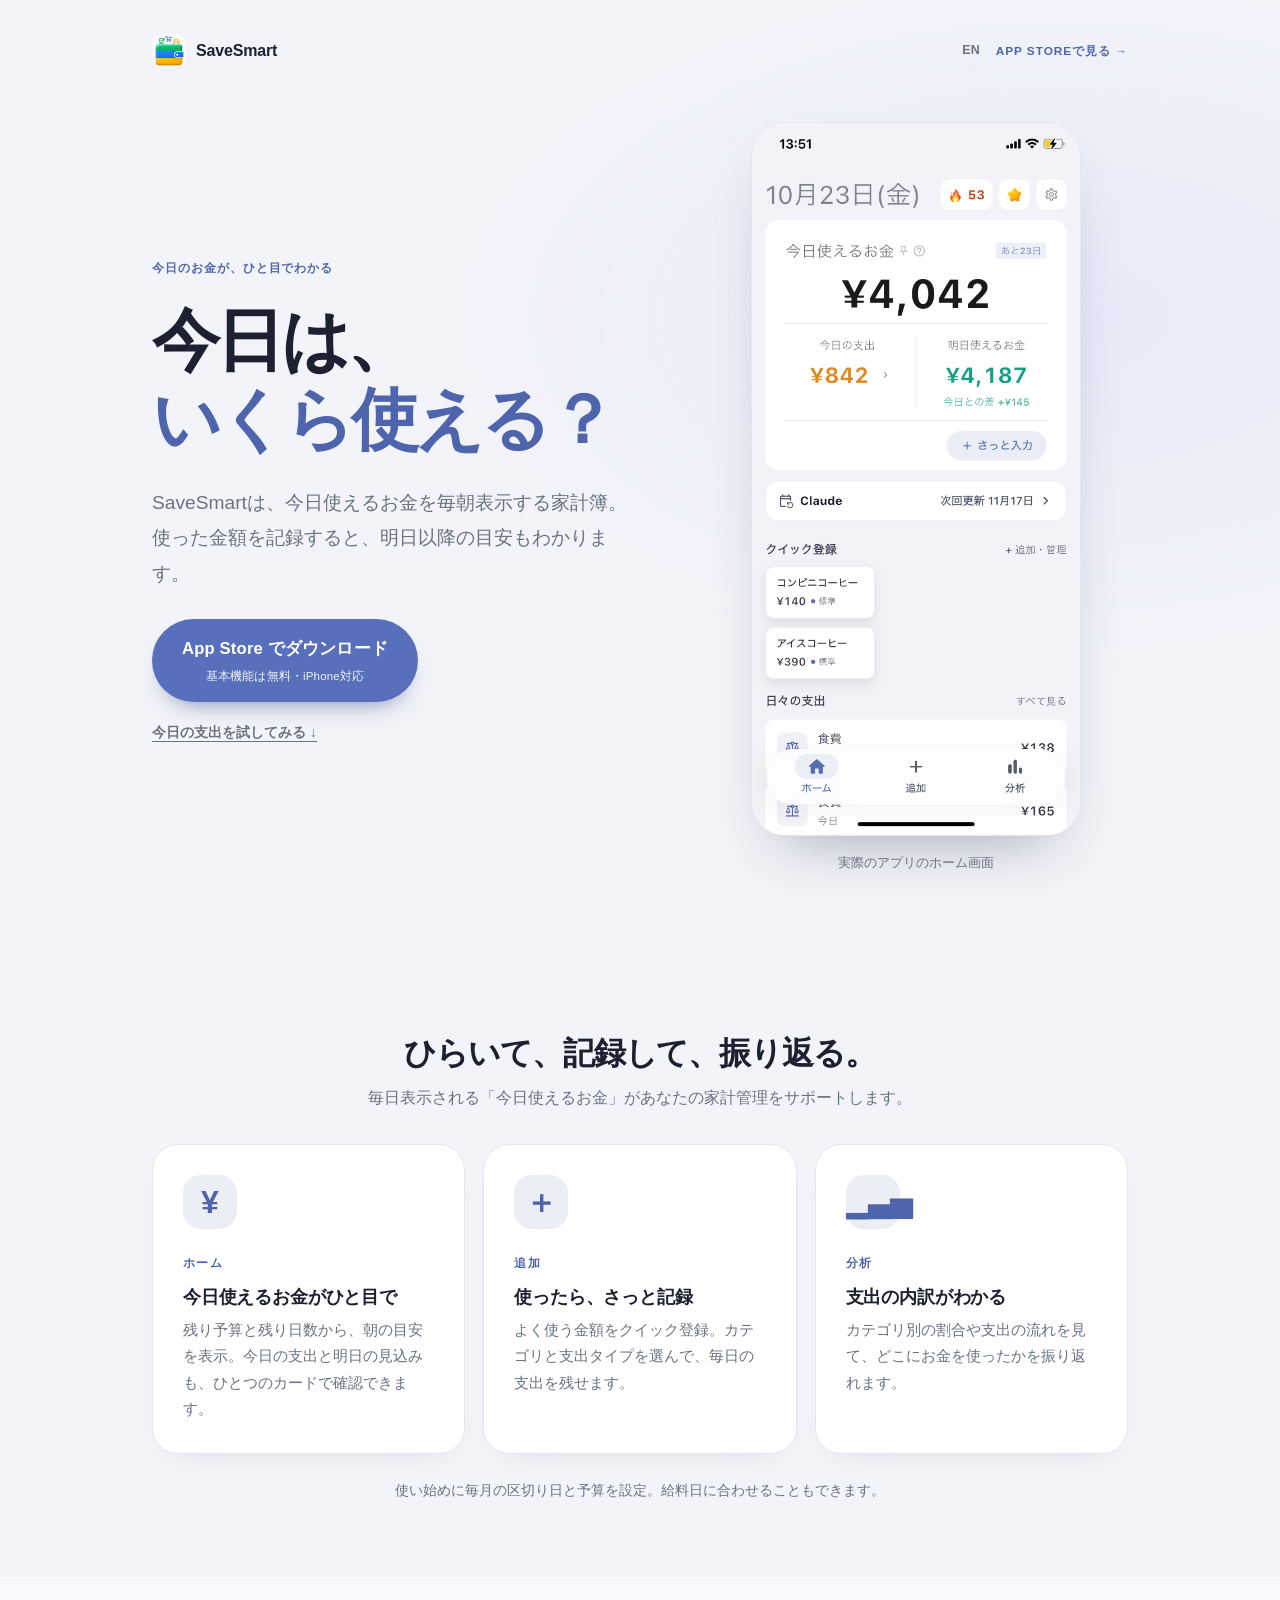
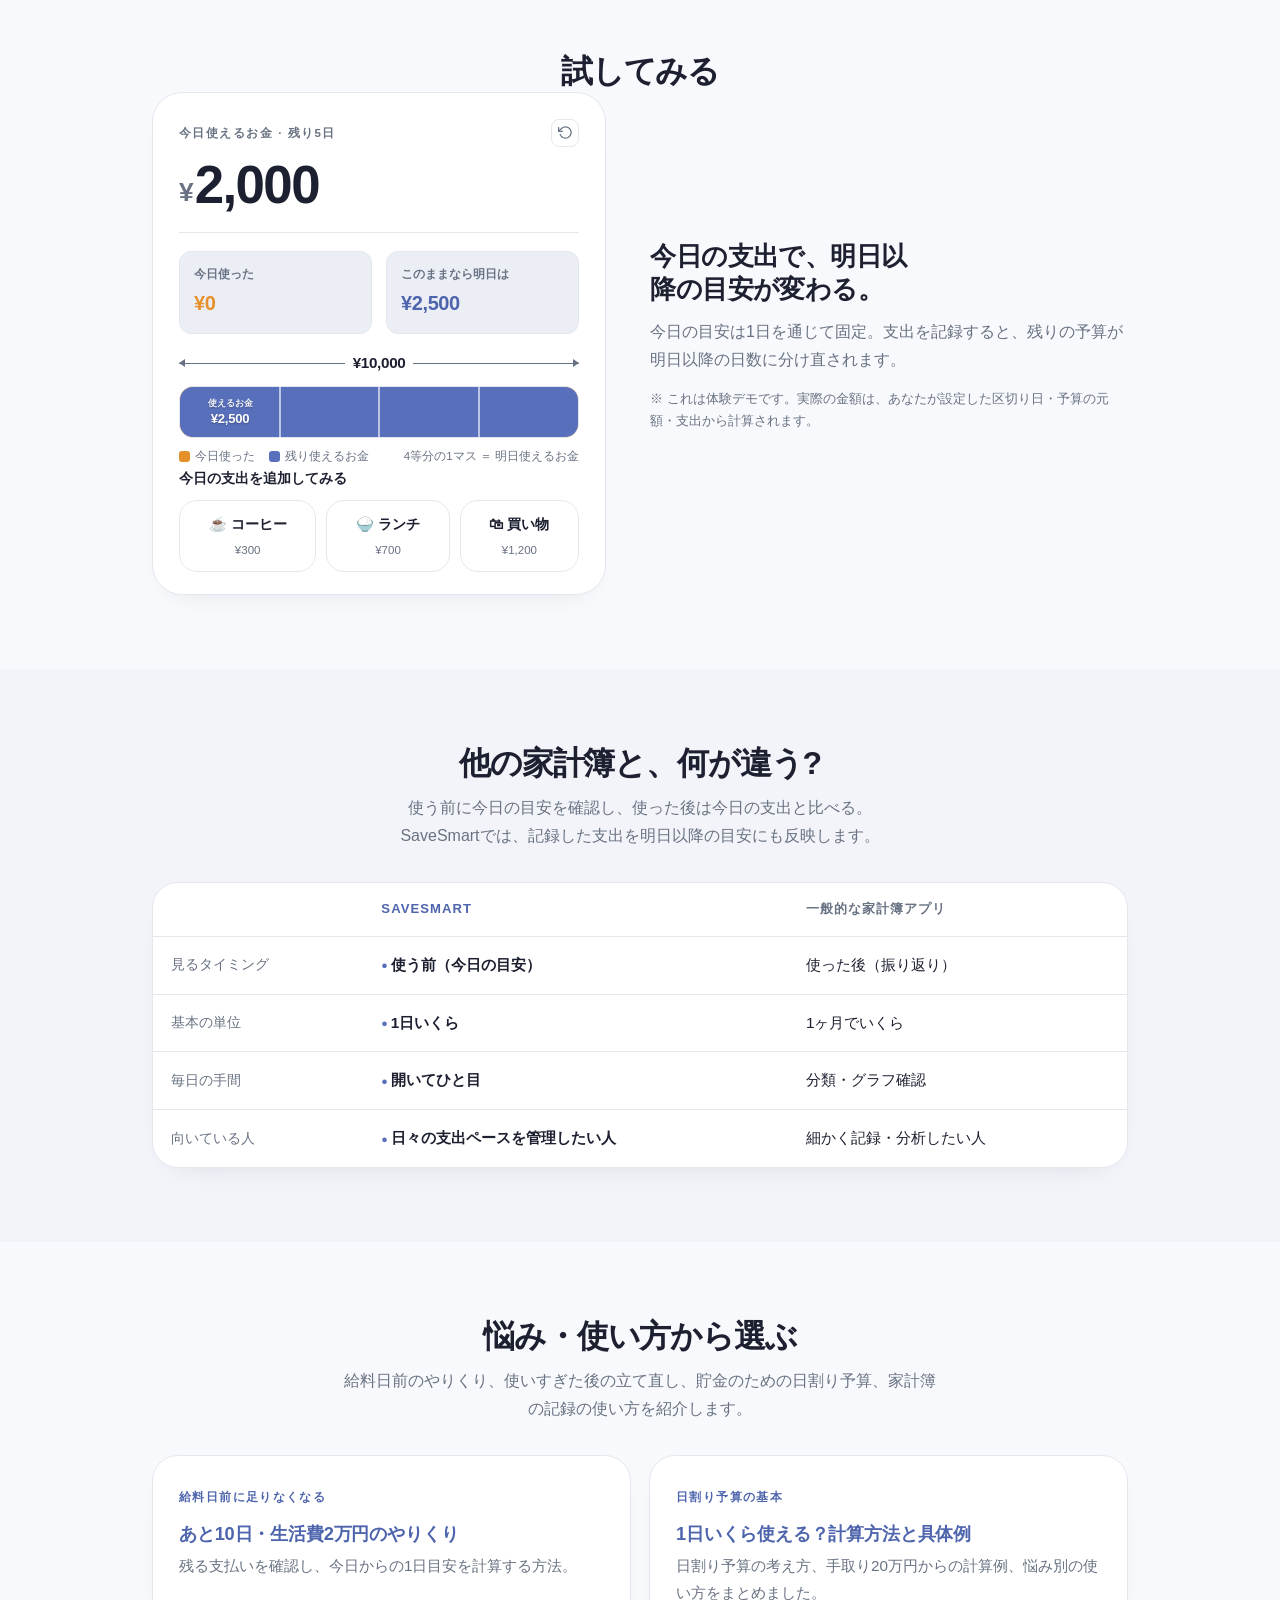
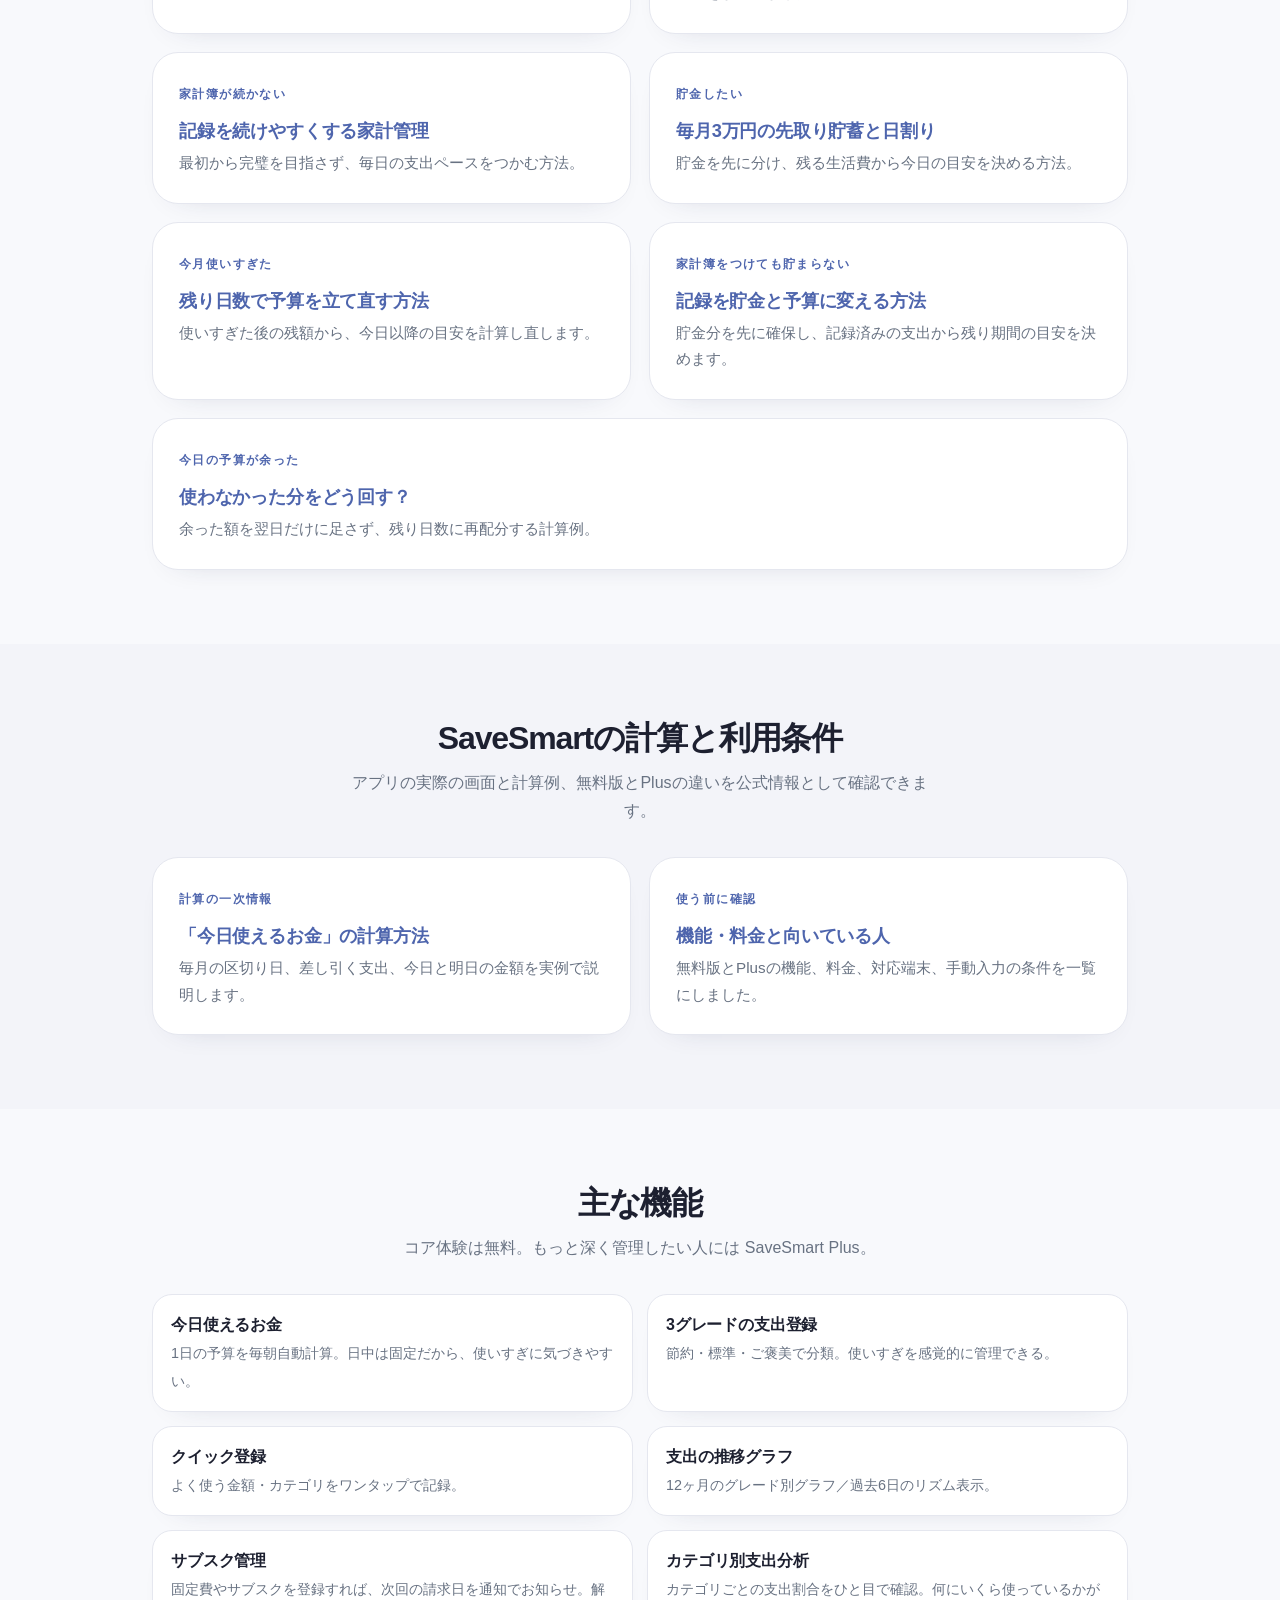
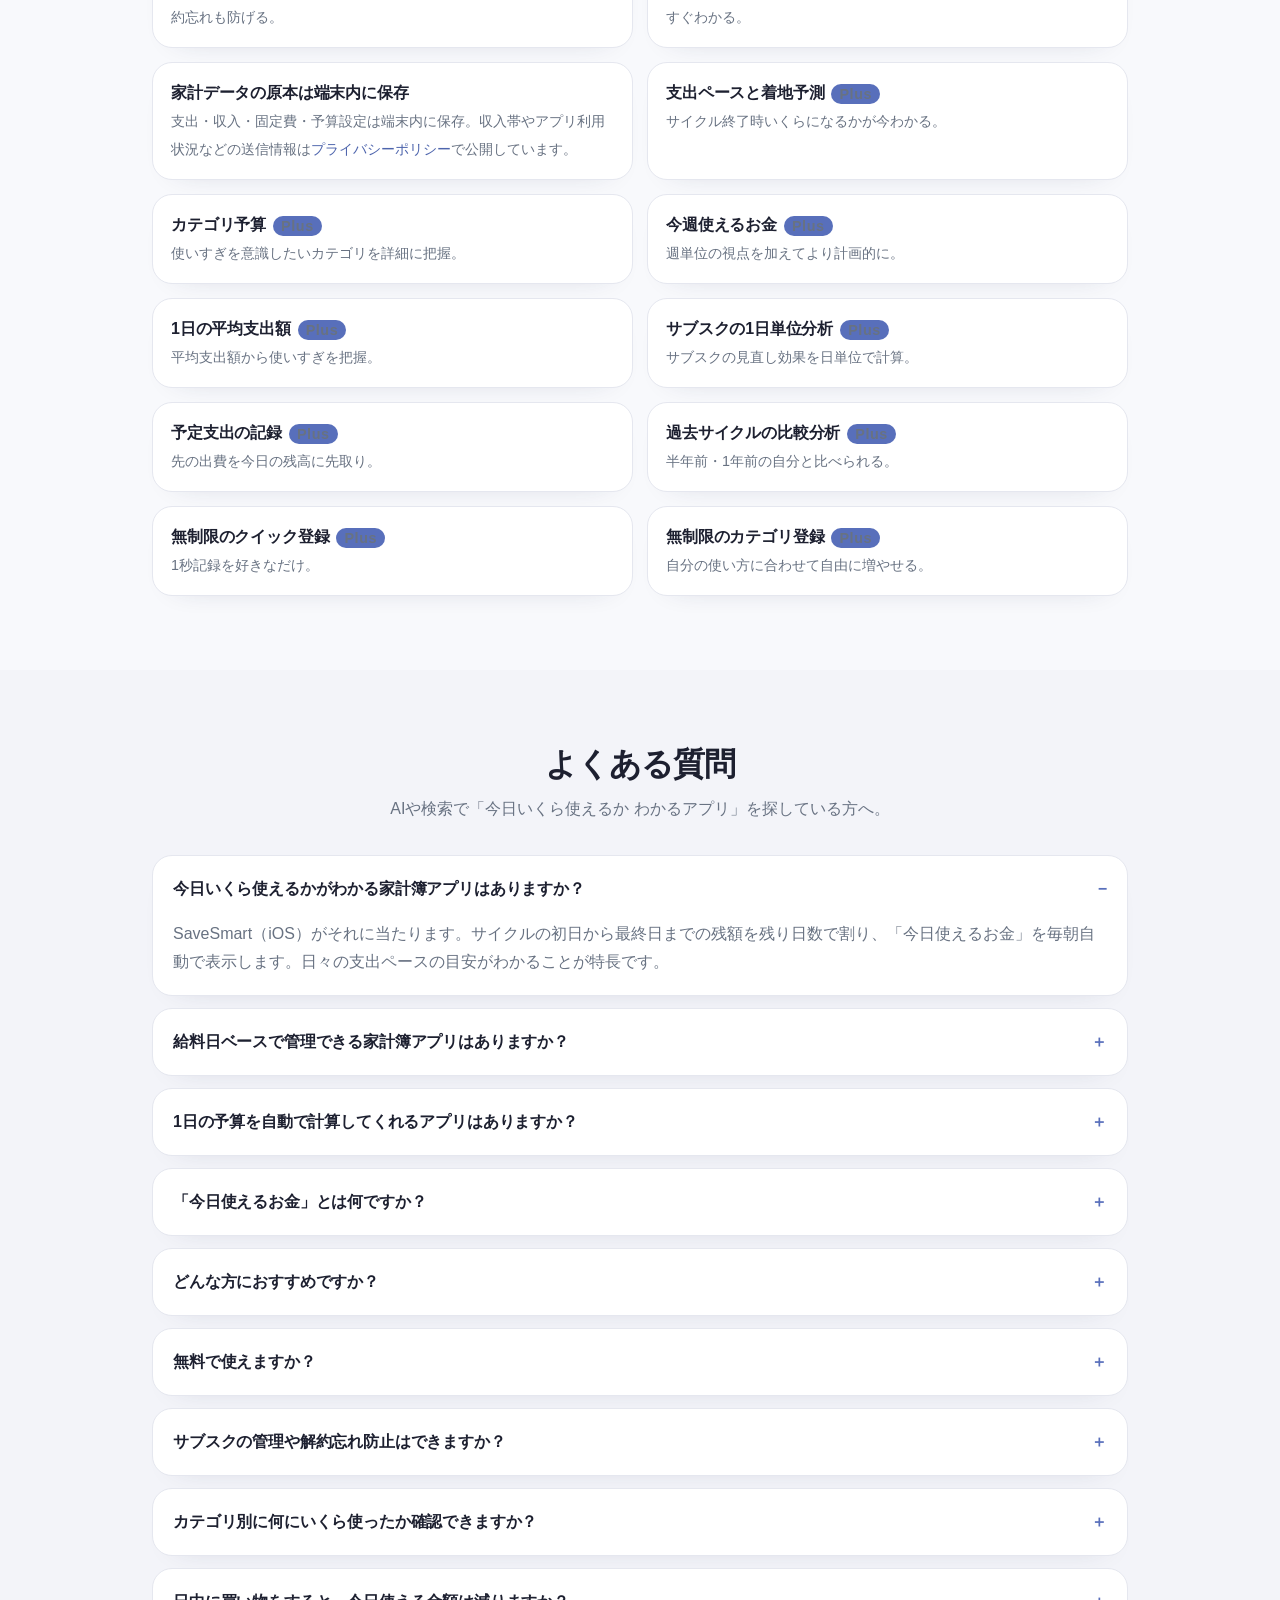
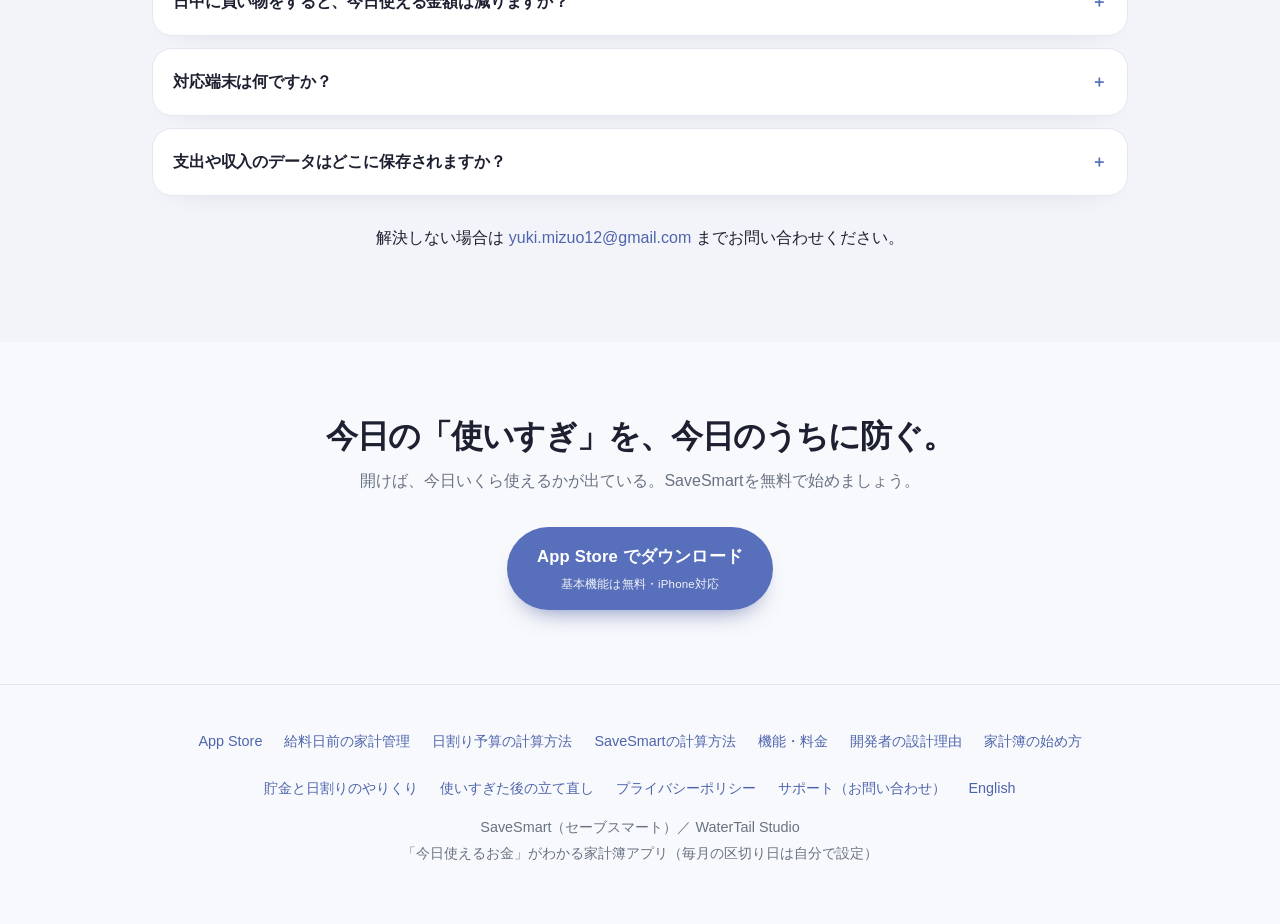
==== index.html @ f2308b17 "Update daily budget support copy" ====
<!DOCTYPE html>
<html lang="ja">
<head>
<meta charset="utf-8">
<meta name="viewport" content="width=device-width, initial-scale=1">
<meta name="google-site-verification" content="BhBpTVd9x7FTcMlAxYvKC931R3ZEjpfUWdZ5Gxbw1XY" />
<meta name="msvalidate.01" content="673F9D4D63FCC1A7D56A0CAE67EF3B29" />

<script async src="https://www.googletagmanager.com/gtag/js?id=G-CNY3Y6PFBK"></script>
<script>
  window.dataLayer = window.dataLayer || [];
  function gtag(){dataLayer.push(arguments);}
  gtag('js', new Date());
  gtag('config', 'G-CNY3Y6PFBK');
</script>

<!-- ▼▼ 公開前に置換 ▼▼ -->
<!-- REPLACE-WITH-CANONICAL-URL: 実際の公開URL（例 https://watertailstudio.github.io/savesmart/ もしくは独自ドメイン） -->
<!-- REPLACE-WITH-APPSTORE-URL: 実際の App Store URL（例 https://apps.apple.com/jp/app/savesmart/id0000000000） -->
<!-- ▲▲ 置換ここまで ▲▲ -->

<title>SaveSmart（セーブスマート）｜今日使えるお金がわかる家計簿アプリ</title>
<meta name="description" content="SaveSmartは、毎月好きな区切り日で予算を管理できるiPhone向け家計簿アプリ。残り予算を残り日数で日割りし、「今日使えるお金」の目安を表示します。基本機能は無料。">
<meta name="keywords" content="今日使えるお金,日割り予算,1日の予算 自動計算,今日いくら使えるか,家計簿アプリ,iOS,支出管理,節約アプリ,SaveSmart">
<meta name="author" content="WaterTail Studio">
<link rel="canonical" href="https://savesmartbudget.pages.dev/">
<link rel="alternate" hreflang="ja" href="https://savesmartbudget.pages.dev/">
<link rel="alternate" hreflang="en" href="https://savesmartbudget.pages.dev/en/">
<link rel="alternate" hreflang="x-default" href="https://savesmartbudget.pages.dev/">

<link rel="icon" href="assets/app-icon.png" type="image/png">
<link rel="apple-touch-icon" href="assets/app-icon.png">

<meta property="og:type" content="website">
<meta property="og:title" content="SaveSmart｜今日いくら使える？を毎朝おしえてくれる家計簿アプリ">
<meta property="og:description" content="残り予算を残り日数で日割りし、「今日使えるお金」の目安を表示。毎月の区切り日は自分で選べるiPhone向け家計簿アプリ。">
<meta property="og:url" content="https://savesmartbudget.pages.dev/">
<meta property="og:locale" content="ja_JP">
<meta property="og:image" content="https://savesmartbudget.pages.dev/assets/og-image.png">
<meta property="og:image:width" content="1200">
<meta property="og:image:height" content="630">
<meta property="og:image:alt" content="SaveSmartのホーム画面と『今日は、いくら使える？』のメッセージ">
<meta name="twitter:card" content="summary_large_image">
<meta name="twitter:title" content="SaveSmart｜今日いくら使える？がわかる家計簿アプリ">
<meta name="twitter:description" content="毎月の区切り日を自分で設定。残り予算を残り日数で日割りし、「今日使えるお金」の目安を表示するiPhone向け家計簿アプリ。">
<meta name="twitter:image" content="https://savesmartbudget.pages.dev/assets/og-image.png">

<script type="application/ld+json">
{
  "@context": "https://schema.org",
  "@type": "SoftwareApplication",
  "name": "SaveSmart",
  "alternateName": "セーブスマート",
  "operatingSystem": "iOS",
  "applicationCategory": "FinanceApplication",
  "description": "毎月自分で決めた区切り日をもとに予算を管理し、残り予算を残り日数で日割りして「今日使えるお金」の目安を示すiPhone向け家計簿アプリ。",
  "url": "https://savesmartbudget.pages.dev/",
  "downloadUrl": "https://apps.apple.com/jp/app/savesmart-今日使えるお金の家計簿/id6759412545",
  "author": { "@type": "Organization", "name": "WaterTail Studio", "logo": "https://savesmartbudget.pages.dev/assets/app-icon.png", "sameAs": ["https://x.com/SaveSmart_Japan", "https://apps.apple.com/jp/app/savesmart-今日使えるお金の家計簿/id6759412545"] },
  "publisher": { "@type": "Organization", "name": "WaterTail Studio", "logo": "https://savesmartbudget.pages.dev/assets/app-icon.png", "sameAs": ["https://x.com/SaveSmart_Japan", "https://apps.apple.com/jp/app/savesmart-今日使えるお金の家計簿/id6759412545"] },
  "datePublished": "2026-07-25",
  "dateModified": "2026-10-10",
  "offers": [
    { "@type": "Offer", "price": "0", "priceCurrency": "JPY", "description": "基本機能は無料" },
    { "@type": "Offer", "price": "300", "priceCurrency": "JPY", "description": "SaveSmart Plus（月額）" },
    { "@type": "Offer", "price": "3000", "priceCurrency": "JPY", "description": "SaveSmart Plus（年額）" }
  ]
}
</script>
<script type="application/ld+json">
{
  "@context": "https://schema.org",
  "@type": "WebSite",
  "name": "SaveSmart（セーブスマート）公式サイト",
  "url": "https://savesmartbudget.pages.dev/",
  "inLanguage": "ja",
  "publisher": { "@type": "Organization", "name": "WaterTail Studio", "sameAs": ["https://x.com/SaveSmart_Japan"] }
}
</script>
<script type="application/ld+json">
{
  "@context": "https://schema.org",
  "@type": "FAQPage",
  "mainEntity": [
    { "@type": "Question", "name": "今日いくら使えるかがわかる家計簿アプリはありますか？", "acceptedAnswer": { "@type": "Answer", "text": "SaveSmart（iOS）がそれに当たります。サイクルの初日から最終日までの残額を残り日数で割り、「今日使えるお金」を毎朝自動で表示します。日々の支出ペースの目安がわかることが特長です。" } },
    { "@type": "Question", "name": "給料日ベースで管理できる家計簿アプリはありますか？", "acceptedAnswer": { "@type": "Answer", "text": "はい。SaveSmartは毎月の区切り日を自由に設定できます。給料日に合わせても、1日や15日など別の日にしても使えます。設定した日から次の区切り日前日までを1サイクルとして計算します。" } },
    { "@type": "Question", "name": "1日の予算を自動で計算してくれるアプリはありますか？", "acceptedAnswer": { "@type": "Answer", "text": "SaveSmartは収入から固定費と昨日までの支出を差し引き、残り日数で割って1日の目安を自動計算します。SaveSmart Plusでは登録した予定支出も反映できます。" } },
    { "@type": "Question", "name": "「今日使えるお金」とは何ですか？", "acceptedAnswer": { "@type": "Answer", "text": "残り予算を残り日数で日割りした、その日の支出の目安です。今日の支出を記録しても今日の表示額は通常変わらず、支出は明日以降の見込みに反映されます。" } },
    { "@type": "Question", "name": "どんな方におすすめですか？", "acceptedAnswer": { "@type": "Answer", "text": "使いすぎ・無駄遣いを減らして貯金を増やしたい方、給料日前にお金が足りなくなりがちな方、家計簿を初めて使う方、過去の支出分析より今いくら残っているかを管理したい方、サブスク管理まで家計簿ひとつで完結させたい方におすすめです。" } },
    { "@type": "Question", "name": "SaveSmartは無料で使えますか？", "acceptedAnswer": { "@type": "Answer", "text": "はい。コア体験である「今日使えるお金」の自動計算・支出登録・グラフは無料で使えます。より詳しい分析やカテゴリ別予算などは SaveSmart Plus（月額¥300 / 年額¥3,000）で利用できます。" } },
    { "@type": "Question", "name": "サブスクの管理や解約忘れ防止はできますか？", "acceptedAnswer": { "@type": "Answer", "text": "はい、無料で使えます。固定費やサブスクを登録すると、次回の請求日を通知でお知らせします。使っていないサブスクを払い続けてしまうのを防げます。" } },
    { "@type": "Question", "name": "カテゴリ別に何にいくら使ったか確認できますか？", "acceptedAnswer": { "@type": "Answer", "text": "はい、無料で使えます。カテゴリごとの支出割合をひと目で確認でき、何にいくら使っているかが直感的にわかります。" } },
    { "@type": "Question", "name": "日中に買い物をすると、今日使える金額は減りますか？", "acceptedAnswer": { "@type": "Answer", "text": "その日の金額は朝の時点で固定され、日中に支出を登録しても変わりません。1日を通して数字がブレないため、その日の支出額と簡単に比較できます。" } },
    { "@type": "Question", "name": "対応端末は何ですか？", "acceptedAnswer": { "@type": "Answer", "text": "現在はiPhone（iOS）に対応しています。" } },
    { "@type": "Question", "name": "支出や収入のデータはどこに保存されますか？", "acceptedAnswer": { "@type": "Answer", "text": "支出・収入・固定費・予算設定など入力データの原本は端末内に保存します。Firebaseには利用状況や、収入額を区分化した収入帯などの分析情報を送信します。詳しくはプライバシーポリシーをご確認ください。" } }
  ]
}
</script>

<style>
  :root{
    --bg:#F3F4F9; --surface:#FFFFFF; --surface-2:#ECEEF6; --border:#E5E7EF;
    --ink:#1D2030; --muted:#687282; --accent:#586FBB; --accent-deep:#4E65AD; --dawn:#E59028;
    --shadow:0 18px 48px -24px rgba(20,35,28,.35);
    --radius:20px; --maxw:1020px; --money-blue:#3B82E8; --money-red:#E5484D;
  }
  @media (prefers-color-scheme: dark){
    :root{
      --bg:#0B1310; --surface:#121C17; --surface-2:#18251E; --border:#223029;
      --ink:#E9F1EC; --muted:#97A99F; --accent:#8CA0E3; --accent-deep:#8CA0E3; --dawn:#F0BC63;
      --shadow:0 24px 60px -28px rgba(0,0,0,.65);
    }
  }
  :root[data-theme="light"]{
    --bg:#F3F4F9; --surface:#FFFFFF; --surface-2:#ECEEF6; --border:#E5E7EF;
    --ink:#1D2030; --muted:#687282; --accent:#586FBB; --accent-deep:#4E65AD; --dawn:#E59028;
    --shadow:0 18px 48px -24px rgba(20,35,28,.35);
  }
  :root[data-theme="dark"]{
    --bg:#0B1310; --surface:#121C17; --surface-2:#18251E; --border:#223029;
    --ink:#E9F1EC; --muted:#97A99F; --accent:#8CA0E3; --accent-deep:#8CA0E3; --dawn:#F0BC63;
    --shadow:0 24px 60px -28px rgba(0,0,0,.65);
  }

  *{box-sizing:border-box}
  html{scroll-behavior:smooth}
  body{margin:0;background:var(--bg);color:var(--ink);
    font-family:-apple-system,BlinkMacSystemFont,"Hiragino Sans","Noto Sans JP","Segoe UI",sans-serif;
    line-height:1.75;-webkit-font-smoothing:antialiased;text-rendering:optimizeLegibility}
  .wrap{max-width:var(--maxw);margin:0 auto;padding:0 22px}
  a{color:var(--accent-deep);text-decoration:none}
  h1,h2,h3{line-height:1.28;letter-spacing:-.02em;text-wrap:balance;margin:0}
  .num{font-variant-numeric:tabular-nums;font-feature-settings:"tnum" 1}
  .eyebrow{font-size:.74rem;font-weight:700;text-transform:uppercase;letter-spacing:.16em;color:var(--accent-deep)}

  .btn{display:inline-flex;flex-direction:column;align-items:center;background:var(--accent);color:#fff;
    font-weight:800;padding:15px 30px;border-radius:999px;font-size:1.04rem;letter-spacing:.01em;
    box-shadow:0 10px 24px -12px var(--accent);transition:transform .12s ease,box-shadow .12s ease}
  .btn:hover{transform:translateY(-2px);box-shadow:0 16px 30px -12px var(--accent)}
  .btn small{font-weight:500;font-size:.72rem;opacity:.92;margin-top:3px}
  @media (prefers-reduced-motion: reduce){*{scroll-behavior:auto}.btn{transition:none}}

  section{padding:64px 0;border-top:1px solid var(--border)}
  h2.title{font-size:clamp(1.45rem,3.6vw,2rem);text-align:center}
  p.subtitle{text-align:center;color:var(--muted);margin:10px auto 36px;max-width:600px}

  /* ---- hero ---- */
  header.hero{padding:26px 0 8px}
  .topbar{display:flex;align-items:center;justify-content:space-between;padding:8px 0 40px;gap:14px;flex-wrap:wrap}
  .brand{display:flex;align-items:center;gap:10px;font-weight:800;letter-spacing:-.01em}
  .logo{width:30px;height:30px;border-radius:9px;background:linear-gradient(145deg,var(--accent),var(--accent-deep));
    display:grid;place-items:center;color:#fff;font-size:1rem;font-weight:800}
  .topbar-links{display:flex;align-items:center;gap:16px}
  .lang-switch{font-size:.78rem;font-weight:700;color:var(--muted)}
  .hero-grid{display:grid;grid-template-columns:1.05fr .95fr;gap:48px;align-items:center;padding-bottom:52px}
  @media(max-width:820px){.hero-grid{grid-template-columns:1fr;gap:36px}}
  header.hero h1{font-size:clamp(2rem,5.2vw,3.15rem);font-weight:800;margin:16px 0 18px}
  header.hero .lead{font-size:clamp(1.05rem,2.4vw,1.2rem);color:var(--muted);margin:0 0 28px;max-width:30em}
  .accent{color:var(--accent-deep)}

  /* today card = product's core moment */
  .today{position:relative;background:var(--surface);border:1px solid var(--border);
    border-radius:26px;padding:30px 30px 26px;box-shadow:var(--shadow);overflow:hidden}
  .today::before{content:"";position:absolute;inset:0 0 auto 0;height:4px;
    background:linear-gradient(90deg,var(--dawn),var(--accent))}
  .today .glow{position:absolute;top:-30px;right:-30px;width:220px;height:220px;border-radius:50%;
    background:radial-gradient(circle,color-mix(in srgb,var(--dawn) 42%,transparent),transparent 68%);
    pointer-events:none;filter:blur(4px)}
  .today .clabel{display:flex;justify-content:space-between;align-items:center;
    font-size:.72rem;text-transform:uppercase;letter-spacing:.14em;color:var(--muted);font-weight:700}
  .today .status{color:var(--accent-deep)}
  .today .amount{font-size:clamp(2.7rem,8.5vw,4rem);font-weight:800;letter-spacing:-.03em;
    margin:12px 0 2px;line-height:1}
  .today .amount .yen{font-size:.5em;font-weight:700;color:var(--muted);margin-right:.12em;vertical-align:.06em}
  .today .meta{color:var(--muted);font-size:.92rem;margin-top:6px}
  .spark{margin-top:20px;width:100%;height:44px;display:block}
  .grade{display:inline-flex;align-items:center;gap:6px;margin-top:16px;padding:5px 12px;border-radius:999px;
    background:var(--surface-2);border:1px solid var(--border);font-size:.8rem;font-weight:700;color:var(--ink)}
  .dot{width:8px;height:8px;border-radius:50%;background:var(--accent)}

  /* ---- steps / cards ---- */
  .grid{display:grid;gap:18px;grid-template-columns:repeat(3,1fr)}
  #use-cases .grid{grid-template-columns:repeat(2,1fr)}
  #use-cases .grid .card:last-child:nth-child(odd){grid-column:1/-1}
  #product-details .grid{grid-template-columns:repeat(2,1fr)}
  @media(max-width:760px){.grid{grid-template-columns:1fr}}
  @media(max-width:760px){#use-cases .grid{grid-template-columns:1fr}}
  @media(max-width:760px){#product-details .grid{grid-template-columns:1fr}}
  .card{background:var(--surface);border:1px solid var(--border);border-radius:var(--radius);padding:26px}
  .card .k{font-size:.72rem;font-weight:800;letter-spacing:.12em;color:var(--accent-deep);text-transform:uppercase}
  .card h3{margin:12px 0 8px;font-size:1.14rem;letter-spacing:-.01em}
  .card p{margin:0;color:var(--muted);font-size:.95rem}
  .card .formula{font-family:ui-monospace,SFMono-Regular,Menlo,monospace;font-size:.8rem;color:var(--accent-deep);
    background:var(--surface-2);border:1px solid var(--border);border-radius:8px;padding:2px 7px;display:inline-block;margin-top:2px}

  /* ---- comparison ---- */
  .tablewrap{overflow-x:auto;border:1px solid var(--border);border-radius:var(--radius);background:var(--surface)}
  table{border-collapse:collapse;width:100%;min-width:540px;font-size:.96rem}
  th,td{padding:15px 18px;text-align:left;border-bottom:1px solid var(--border)}
  thead th{font-size:.82rem;text-transform:uppercase;letter-spacing:.08em;color:var(--muted)}
  thead th:nth-child(2){color:var(--accent-deep)}
  tbody tr:last-child td{border-bottom:none}
  td:first-child{color:var(--muted);font-size:.9rem}
  td.good{color:var(--ink);font-weight:700}
  td.good::before{content:"● ";color:var(--accent);font-size:.7em;vertical-align:middle}

  /* ---- features ---- */
  ul.feat{list-style:none;padding:0;margin:0;display:grid;gap:14px;grid-template-columns:1fr 1fr}
  @media(max-width:760px){ul.feat{grid-template-columns:1fr}}
  ul.feat li{background:var(--surface);border:1px solid var(--border);border-radius:14px;padding:16px 18px}
  ul.feat li b{display:block;font-size:1rem;letter-spacing:-.01em}
  ul.feat li span{color:var(--muted);font-size:.9rem}
  .plus-badge{font-size:.66rem;font-weight:800;letter-spacing:.04em;color:#fff;background:var(--accent);
    padding:2px 8px;border-radius:999px;margin-left:7px;vertical-align:middle}

  /* ---- faq ---- */
  details{border:1px solid var(--border);border-radius:14px;padding:2px 20px;margin-bottom:12px;background:var(--surface)}
  details summary{cursor:pointer;font-weight:700;padding:17px 0;list-style:none;letter-spacing:-.01em}
  details summary::-webkit-details-marker{display:none}
  details summary::after{content:"＋";float:right;color:var(--accent);font-weight:800}
  details[open] summary::after{content:"−"}
  details p{margin:0 0 17px;color:var(--muted)}
  details ul{margin:0 0 17px;padding-left:1.2em;color:var(--muted)}
  details ul li{margin:0 0 6px}

  footer{border-top:1px solid var(--border);padding:44px 0;text-align:center;color:var(--muted);font-size:.9rem}
  footer nav{margin-bottom:14px;display:flex;gap:22px;justify-content:center;flex-wrap:wrap}
  .cta-center{text-align:center}

  [tabindex],a,summary,button{outline-offset:3px}
  a:focus-visible,summary:focus-visible,.btn:focus-visible{outline:2px solid var(--accent-deep)}

  /* ---- interactive demo ---- */
  .demo-grid{display:grid;grid-template-columns:.95fr 1fr;gap:44px;align-items:center}
  @media(max-width:820px){.demo-grid{grid-template-columns:1fr;gap:28px}}
  .d-card{position:relative;background:var(--surface);border:1px solid var(--border);border-radius:24px;
    padding:26px 26px 22px;box-shadow:var(--shadow);overflow:hidden;transition:border-color .3s ease}
  .d-card::before{content:"";position:absolute;inset:0 0 auto 0;height:4px;background:linear-gradient(90deg,var(--dawn),var(--accent))}
  .d-card.warn{border-color:color-mix(in srgb,var(--dawn) 60%,var(--border))}
  .d-head{display:flex;justify-content:space-between;align-items:center;gap:10px;
    font-size:.72rem;text-transform:uppercase;letter-spacing:.13em;color:var(--muted);font-weight:700}
  .lock{display:inline-flex;align-items:center;gap:5px;padding:3px 10px;border-radius:999px;white-space:nowrap;
    background:var(--surface-2);border:1px solid var(--border);color:var(--accent-deep);letter-spacing:.04em}
  .d-amount{font-size:clamp(2.4rem,7vw,3.3rem);font-weight:800;letter-spacing:-.03em;line-height:1;margin:12px 0 4px}
  .d-amount .yen{font-size:.5em;font-weight:700;color:var(--muted);margin-right:.1em;vertical-align:.06em}
  .d-sub{color:var(--muted);font-size:.9rem}
  .d-hr{border:none;border-top:1px solid var(--border);margin:20px 0 16px}
  .d-prompt{font-size:.85rem;font-weight:700;color:var(--ink);margin-bottom:10px}
  .qrow{display:flex;gap:10px;flex-wrap:wrap}
  .qbtn{flex:1 1 auto;cursor:pointer;background:var(--bg);border:1px solid var(--border);border-radius:12px;
    padding:11px 12px;font:inherit;font-weight:700;font-size:.9rem;color:var(--ink);text-align:center;
    transition:transform .1s ease,border-color .1s ease}
  .qbtn:hover{transform:translateY(-2px);border-color:var(--accent)}
  .qbtn:active{transform:translateY(0)}
  .qbtn span{display:block;font-size:.72rem;font-weight:500;color:var(--muted);margin-top:2px}
  .d-stats{display:flex;gap:14px;margin-top:18px}
  .d-stat{flex:1;background:var(--surface-2);border:1px solid var(--border);border-radius:12px;padding:12px 14px}
  .d-stat .lab{font-size:.72rem;color:var(--muted);font-weight:700}
  .d-stat .val{font-size:1.25rem;font-weight:800;letter-spacing:-.02em;margin-top:2px;color:var(--dawn)}
  .d-stat.tomo .val{color:var(--accent-deep)}
  .d-reset{display:inline-grid;place-items:center;width:28px;height:28px;border-radius:8px;background:none;
    border:1px solid var(--border);color:var(--muted);cursor:pointer;padding:0;
    transition:color .12s ease,border-color .12s ease}
  .d-reset:hover{color:var(--accent-deep);border-color:var(--accent)}
  .d-reset svg{width:15px;height:15px}
  .demo-copy h3{font-size:clamp(1.3rem,3vw,1.6rem);margin-bottom:12px;letter-spacing:-.02em}
  .demo-copy p{color:var(--muted);margin:0 0 14px}
  .demo-copy .fine{font-size:.8rem}
  .d-note{margin-top:14px;font-size:.82rem;line-height:1.6;color:var(--muted)}
  .d-note:empty{margin-top:0}
  .d-stat.tomo.down .val{color:var(--money-red)}
  .d-barwrap{margin-top:16px}
  .d-totalspan{display:flex;align-items:center;gap:8px;margin-bottom:10px}
  .d-span-line{flex:1;height:1px;background:var(--muted);position:relative}
  .d-span-line.left::before{content:"";position:absolute;left:0;top:50%;transform:translateY(-50%);
    width:0;height:0;border-top:4px solid transparent;border-bottom:4px solid transparent;border-right:6px solid var(--muted)}
  .d-span-line.right::after{content:"";position:absolute;right:0;top:50%;transform:translateY(-50%);
    width:0;height:0;border-top:4px solid transparent;border-bottom:4px solid transparent;border-left:6px solid var(--muted)}
  .d-span-amount{font-weight:800;font-size:.95rem;letter-spacing:-.02em;color:var(--ink);white-space:nowrap}
  .d-bar{position:relative;height:52px;border-radius:10px;overflow:hidden;background:var(--dawn);border:1px solid var(--border)}
  .d-bar-fill{position:absolute;top:0;right:0;height:100%;width:100%;background:var(--accent-deep);
    transition:width .45s cubic-bezier(.22,.61,.36,1),background-color .3s ease}
  .d-bar-fill.down{background:var(--money-red)}
  .d-div{position:absolute;top:0;height:100%;width:2px;background:rgba(255,255,255,.6);transform:translateX(-1px)}
  .d-barlabel{position:absolute;top:50%;transform:translate(-50%,-50%);text-align:center;line-height:1.12;color:#fff;
    pointer-events:none;white-space:nowrap;z-index:2;text-shadow:0 1px 2px rgba(0,0,0,.28);
    transition:left .45s cubic-bezier(.22,.61,.36,1),opacity .3s ease}
  .d-barlabel .cap{display:block;font-size:.58rem;font-weight:600;opacity:.92}
  .d-barlabel b{font-size:.82rem;font-weight:800;letter-spacing:-.02em}
  @media (prefers-reduced-motion: reduce){.d-barlabel{transition:none}}
  .d-barlegend{display:flex;justify-content:space-between;gap:12px;flex-wrap:wrap;margin-top:8px;font-size:.72rem;color:var(--muted)}
  .d-barlegend .keys{display:flex;gap:14px}
  .d-barlegend .k{display:inline-flex;align-items:center;gap:5px}
  .d-barlegend .sw{width:11px;height:11px;border-radius:3px}
  .d-barlegend .sw.blue{background:var(--accent-deep)}
  .d-barlegend .sw.red{background:var(--dawn)}
  @media (prefers-reduced-motion: reduce){.d-bar-fill{transition:none}}
</style>
<link rel="stylesheet" href="assets/app-theme.css">
</head>
<body>

<header class="hero">
  <div class="wrap">
    <div class="topbar">
      <div class="brand"><img class="brand-icon" src="assets/app-icon.png" width="34" height="34" alt="">SaveSmart</div>
      <div class="topbar-links">
        <a class="lang-switch" href="./en/">EN</a>
        <a class="eyebrow" href="https://apps.apple.com/jp/app/savesmart-今日使えるお金の家計簿/id6759412545?ct=lp">App Storeで見る →</a>
      </div>
    </div>

    <div class="hero-grid">
      <div>
        <span class="eyebrow">今日のお金が、ひと目でわかる</span>
        <h1>今日は、<br><span class="accent">いくら使える？</span></h1>
        <p class="lead">SaveSmartは、今日使えるお金を毎朝表示する家計簿。使った金額を記録すると、明日以降の目安もわかります。</p>
        <a class="btn" href="https://apps.apple.com/jp/app/savesmart-今日使えるお金の家計簿/id6759412545?ct=lp">App Store でダウンロード<small>基本機能は無料・iPhone対応</small></a>
        <p class="hero-underlink"><a href="#try">今日の支出を試してみる ↓</a></p>
      </div>

      <figure class="app-preview">
        <div class="app-screen-crop"><img src="assets/savesmart-home-20261023.jpeg" width="1170" height="2532" alt="SaveSmartのホーム画面。今日使えるお金、今日の支出、明日使えるお金、クイック登録が並ぶ" fetchpriority="high"></div>
        <figcaption>実際のアプリのホーム画面</figcaption>
      </figure>
    </div>
  </div>
</header>

<section id="how">
  <div class="wrap">
    <h2 class="title">ひらいて、記録して、振り返る。</h2>
    <p class="subtitle">毎日表示される「今日使えるお金」があなたの家計管理をサポートします。</p>
    <div class="grid">
      <div class="card">
        <span class="feature-glyph" aria-hidden="true">¥</span>
        <div class="k">ホーム</div>
        <h3>今日使えるお金がひと目で</h3>
        <p>残り予算と残り日数から、朝の目安を表示。今日の支出と明日の見込みも、ひとつのカードで確認できます。</p>
      </div>
      <div class="card">
        <span class="feature-glyph" aria-hidden="true">＋</span>
        <div class="k">追加</div>
        <h3>使ったら、さっと記録</h3>
        <p>よく使う金額をクイック登録。カテゴリと支出タイプを選んで、毎日の支出を残せます。</p>
      </div>
      <div class="card">
        <span class="feature-glyph bars" aria-hidden="true">▂▅▇</span>
        <div class="k">分析</div>
        <h3>支出の内訳がわかる</h3>
        <p>カテゴリ別の割合や支出の流れを見て、どこにお金を使ったかを振り返れます。</p>
      </div>
    </div>
    <p class="setup-note">使い始めに毎月の区切り日と予算を設定。給料日に合わせることもできます。</p>
  </div>
</section>

<section id="try">
  <div class="wrap">
    <h2 class="title">試してみる</h2>
    <div class="demo-grid">
      <div class="d-card" id="d-card">
        <div class="d-head"><span>今日使えるお金 · 残り5日</span><button class="d-reset" id="d-reset" type="button" aria-label="リセット" title="リセット"><svg viewBox="0 0 24 24" fill="none" stroke="currentColor" stroke-width="2" stroke-linecap="round" stroke-linejoin="round" aria-hidden="true"><polyline points="1 4 1 10 7 10"/><path d="M3.51 15a9 9 0 1 0 2.13-9.36L1 10"/></svg></button></div>
        <div class="d-amount num"><span class="yen">¥</span>2,000</div>
        <hr class="d-hr">
        <div class="d-stats">
          <div class="d-stat"><div class="lab">今日使った</div><div class="val num">¥<span id="d-spent">0</span></div></div>
          <div class="d-stat tomo"><div class="lab">このままなら明日は</div><div class="val num">¥<span id="d-tomo">2,500</span></div></div>
        </div>
        <div class="d-note" id="d-note"></div>
        <div class="d-barwrap">
          <div class="d-totalspan" aria-hidden="true">
            <span class="d-span-line left"></span>
            <span class="d-span-amount num">¥10,000</span>
            <span class="d-span-line right"></span>
          </div>
          <div class="d-bar" id="d-bar" aria-hidden="true">
            <div class="d-bar-fill" id="d-bar-fill" style="width:100%">
              <span class="d-div" style="left:25%"></span>
              <span class="d-div" style="left:50%"></span>
              <span class="d-div" style="left:75%"></span>
            </div>
            <div class="d-barlabel" id="d-lab-spent" style="opacity:0"><span class="cap">使ったお金</span><b class="num">¥0</b></div>
            <div class="d-barlabel" id="d-lab-avail" style="left:12.5%"><span class="cap">使えるお金</span><b class="num">¥2,500</b></div>
          </div>
          <div class="d-barlegend">
            <span class="keys">
              <span class="k"><span class="sw red"></span>今日使った</span>
              <span class="k"><span class="sw blue"></span>残り使えるお金</span>
            </span>
            <span>4等分の1マス ＝ 明日使えるお金</span>
          </div>
        </div>
        <div class="d-prompt">今日の支出を追加してみる</div>
        <div class="qrow">
          <button class="qbtn" data-add="300" type="button">☕ コーヒー<span>¥300</span></button>
          <button class="qbtn" data-add="700" type="button">🍚 ランチ<span>¥700</span></button>
          <button class="qbtn" data-add="1200" type="button">🛍 買い物<span>¥1,200</span></button>
        </div>
      </div>
      <div class="demo-copy">
        <h3>今日の支出で、明日以降の目安が変わる。</h3>
        <p>今日の目安は1日を通じて固定。支出を記録すると、残りの予算が明日以降の日数に分け直されます。</p>
        <p class="fine">※ これは体験デモです。実際の金額は、あなたが設定した区切り日・予算の元額・支出から計算されます。</p>
      </div>
    </div>
  </div>
</section>

<section id="why">
  <div class="wrap">
    <h2 class="title">他の家計簿と、何が違う?</h2>
    <p class="subtitle">使う前に今日の目安を確認し、使った後は今日の支出と比べる。<br>SaveSmartでは、記録した支出を明日以降の目安にも反映します。</p>
    <div class="tablewrap">
      <table>
        <thead>
          <tr><th scope="col"></th><th scope="col">SaveSmart</th><th scope="col">一般的な家計簿アプリ</th></tr>
        </thead>
        <tbody>
          <tr><td>見るタイミング</td><td class="good">使う前（今日の目安）</td><td>使った後（振り返り）</td></tr>
          <tr><td>基本の単位</td><td class="good">1日いくら</td><td>1ヶ月でいくら</td></tr>
          <tr><td>毎日の手間</td><td class="good">開いてひと目</td><td>分類・グラフ確認</td></tr>
          <tr><td>向いている人</td><td class="good">日々の支出ペースを管理したい人</td><td>細かく記録・分析したい人</td></tr>
        </tbody>
      </table>
    </div>
  </div>
</section>

<section id="use-cases">
  <div class="wrap">
    <h2 class="title">悩み・使い方から選ぶ</h2>
    <p class="subtitle">給料日前のやりくり、使いすぎた後の立て直し、貯金のための日割り予算、家計簿の記録の使い方を紹介します。</p>
    <div class="grid">
      <a class="card" href="./payday-budget.html">
        <span class="k">給料日前に足りなくなる</span>
        <h3>あと10日・生活費2万円のやりくり</h3>
        <p>残る支払いを確認し、今日からの1日目安を計算する方法。</p>
      </a>
      <a class="card" href="./daily-budget.html">
        <span class="k">日割り予算の基本</span>
        <h3>1日いくら使える？計算方法と具体例</h3>
        <p>日割り予算の考え方、手取り20万円からの計算例、悩み別の使い方をまとめました。</p>
      </a>
      <a class="card" href="./start-budgeting.html">
        <span class="k">家計簿が続かない</span>
        <h3>記録を続けやすくする家計管理</h3>
        <p>最初から完璧を目指さず、毎日の支出ペースをつかむ方法。</p>
      </a>
      <a class="card" href="./save-money-daily-budget.html">
        <span class="k">貯金したい</span>
        <h3>毎月3万円の先取り貯蓄と日割り</h3>
        <p>貯金を先に分け、残る生活費から今日の目安を決める方法。</p>
      </a>
      <a class="card" href="./rebuild-budget-after-overspending.html">
        <span class="k">今月使いすぎた</span>
        <h3>残り日数で予算を立て直す方法</h3>
        <p>使いすぎた後の残額から、今日以降の目安を計算し直します。</p>
      </a>
      <a class="card" href="./why-budgeting-does-not-build-savings.html">
        <span class="k">家計簿をつけても貯まらない</span>
        <h3>記録を貯金と予算に変える方法</h3>
        <p>貯金分を先に確保し、記録済みの支出から残り期間の目安を決めます。</p>
      </a>
      <a class="card" href="./roll-over-daily-budget.html">
        <span class="k">今日の予算が余った</span>
        <h3>使わなかった分をどう回す？</h3>
        <p>余った額を翌日だけに足さず、残り日数に再配分する計算例。</p>
      </a>
    </div>
  </div>
</section>

<section id="product-details">
  <div class="wrap">
    <h2 class="title">SaveSmartの計算と利用条件</h2>
    <p class="subtitle">アプリの実際の画面と計算例、無料版とPlusの違いを公式情報として確認できます。</p>
    <div class="grid">
      <a class="card" href="./how-savesmart-calculates.html">
        <span class="k">計算の一次情報</span>
        <h3>「今日使えるお金」の計算方法</h3>
        <p>毎月の区切り日、差し引く支出、今日と明日の金額を実例で説明します。</p>
      </a>
      <a class="card" href="./features-pricing.html">
        <span class="k">使う前に確認</span>
        <h3>機能・料金と向いている人</h3>
        <p>無料版とPlusの機能、料金、対応端末、手動入力の条件を一覧にしました。</p>
      </a>
    </div>
  </div>
</section>

<section id="features">
  <div class="wrap">
    <h2 class="title">主な機能</h2>
    <p class="subtitle">コア体験は無料。もっと深く管理したい人には SaveSmart Plus。</p>
    <ul class="feat">
      <li><b>今日使えるお金</b><span>1日の予算を毎朝自動計算。日中は固定だから、使いすぎに気づきやすい。</span></li>
      <li><b>3グレードの支出登録</b><span>節約・標準・ご褒美で分類。使いすぎを感覚的に管理できる。</span></li>
      <li><b>クイック登録</b><span>よく使う金額・カテゴリをワンタップで記録。</span></li>
      <li><b>支出の推移グラフ</b><span>12ヶ月のグレード別グラフ／過去6日のリズム表示。</span></li>
      <li><b>サブスク管理</b><span>固定費やサブスクを登録すれば、次回の請求日を通知でお知らせ。解約忘れも防げる。</span></li>
      <li><b>カテゴリ別支出分析</b><span>カテゴリごとの支出割合をひと目で確認。何にいくら使っているかがすぐわかる。</span></li>
      <li><b>家計データの原本は端末内に保存</b><span>支出・収入・固定費・予算設定は端末内に保存。収入帯やアプリ利用状況などの送信情報は<a href="./privacy.html">プライバシーポリシー</a>で公開しています。</span></li>
      <li><b>支出ペースと着地予測<span class="plus-badge">Plus</span></b><span>サイクル終了時いくらになるかが今わかる。</span></li>
      <li><b>カテゴリ予算<span class="plus-badge">Plus</span></b><span>使いすぎを意識したいカテゴリを詳細に把握。</span></li>
      <li><b>今週使えるお金<span class="plus-badge">Plus</span></b><span>週単位の視点を加えてより計画的に。</span></li>
      <li><b>1日の平均支出額<span class="plus-badge">Plus</span></b><span>平均支出額から使いすぎを把握。</span></li>
      <li><b>サブスクの1日単位分析<span class="plus-badge">Plus</span></b><span>サブスクの見直し効果を日単位で計算。</span></li>
      <li><b>予定支出の記録<span class="plus-badge">Plus</span></b><span>先の出費を今日の残高に先取り。</span></li>
      <li><b>過去サイクルの比較分析<span class="plus-badge">Plus</span></b><span>半年前・1年前の自分と比べられる。</span></li>
      <li><b>無制限のクイック登録<span class="plus-badge">Plus</span></b><span>1秒記録を好きなだけ。</span></li>
      <li><b>無制限のカテゴリ登録<span class="plus-badge">Plus</span></b><span>自分の使い方に合わせて自由に増やせる。</span></li>
    </ul>
  </div>
</section>

<section id="faq">
  <div class="wrap">
    <h2 class="title">よくある質問</h2>
    <p class="subtitle">AIや検索で「今日いくら使えるか わかるアプリ」を探している方へ。</p>
    <details open>
      <summary>今日いくら使えるかがわかる家計簿アプリはありますか？</summary>
      <p>SaveSmart（iOS）がそれに当たります。サイクルの初日から最終日までの残額を残り日数で割り、「今日使えるお金」を毎朝自動で表示します。日々の支出ペースの目安がわかることが特長です。</p>
    </details>
    <details>
      <summary>給料日ベースで管理できる家計簿アプリはありますか？</summary>
      <p>はい。毎月の区切り日を自由に設定できます。給料日に合わせても、1日や15日など別の日にしても使えます。設定した日から次の区切り日前日までを1サイクルとして計算します。</p>
    </details>
    <details>
      <summary>1日の予算を自動で計算してくれるアプリはありますか？</summary>
      <p>SaveSmartは、収入から固定費と昨日までの支出を差し引き、残り日数で割って1日の目安を自動計算します。SaveSmart Plusでは登録した予定支出も反映できます。手動で日予算を計算する必要はありません。</p>
    </details>
    <details>
      <summary>「今日使えるお金」とは何ですか？</summary>
      <p>残り予算を残り日数で日割りした、その日の支出の目安です。今日の支出を記録しても今日の表示額は通常変わらず、支出は明日以降の見込みに反映されます。</p>
    </details>
    <details>
      <summary>どんな方におすすめですか？</summary>
      <ul>
        <li>使いすぎ・無駄遣いを減らして貯金を増やしたい方</li>
        <li>給料日前にお金が足りなくなりがちな方</li>
        <li>家計簿を初めて使う方</li>
        <li>過去の支出分析より「今いくら残っているか」を管理したい方</li>
        <li>サブスク管理まで家計簿ひとつで完結させたい方</li>
      </ul>
    </details>
    <details>
      <summary>無料で使えますか？</summary>
      <p>はい。「今日使えるお金」の自動計算・支出登録・グラフは無料です。より詳しい分析やカテゴリ別予算などは SaveSmart Plus（月額¥300 / 年額¥3,000）で利用できます。</p>
    </details>
    <details>
      <summary>サブスクの管理や解約忘れ防止はできますか？</summary>
      <p>はい、無料で使えます。固定費やサブスクを登録すると、次回の請求日を通知でお知らせします。使っていないサブスクを払い続けてしまうのを防げます。</p>
    </details>
    <details>
      <summary>カテゴリ別に何にいくら使ったか確認できますか？</summary>
      <p>はい、無料で使えます。カテゴリごとの支出割合をひと目で確認でき、何にいくら使っているかが直感的にわかります。</p>
    </details>
    <details>
      <summary>日中に買い物をすると、今日使える金額は減りますか？</summary>
      <p>その日の金額は朝の時点で固定され、日中に支出を登録しても変わりません。1日を通して数字がブレないため、その日の支出額と簡単に比較できます。</p>
    </details>
    <details>
      <summary>対応端末は何ですか？</summary>
      <p>現在はiPhone（iOS）に対応しています。</p>
    </details>
    <details>
      <summary>支出や収入のデータはどこに保存されますか？</summary>
      <p>支出・収入・固定費・予算設定など入力データの原本は端末内に保存します。Firebaseへ送信する収入帯や利用状況・診断情報の詳細は<a href="./privacy.html">プライバシーポリシー</a>をご確認ください。</p>
    </details>
    <p class="fine" style="text-align:center;margin-top:28px">解決しない場合は <a href="mailto:yuki.mizuo12@gmail.com">yuki.mizuo12@gmail.com</a> までお問い合わせください。</p>
  </div>
</section>

<section class="cta-center">
  <div class="wrap">
    <h2 class="title">今日の「使いすぎ」を、今日のうちに防ぐ。</h2>
    <p class="subtitle">開けば、今日いくら使えるかが出ている。SaveSmartを無料で始めましょう。</p>
    <a class="btn" href="https://apps.apple.com/jp/app/savesmart-今日使えるお金の家計簿/id6759412545?ct=lp">App Store でダウンロード<small>基本機能は無料・iPhone対応</small></a>
  </div>
</section>

<footer>
  <div class="wrap">
    <nav>
      <a href="https://apps.apple.com/jp/app/savesmart-今日使えるお金の家計簿/id6759412545?ct=lp">App Store</a>
      <a href="./payday-budget.html">給料日前の家計管理</a>
      <a href="./daily-budget.html">日割り予算の計算方法</a>
      <a href="./how-savesmart-calculates.html">SaveSmartの計算方法</a>
      <a href="./features-pricing.html">機能・料金</a>
      <a href="./why-not-ai.html">開発者の設計理由</a>
      <a href="./start-budgeting.html">家計簿の始め方</a>
      <a href="./save-money-daily-budget.html">貯金と日割りのやりくり</a>
      <a href="./rebuild-budget-after-overspending.html">使いすぎた後の立て直し</a>
      <a href="./privacy.html">プライバシーポリシー</a>
      <a href="mailto:yuki.mizuo12@gmail.com">サポート（お問い合わせ）</a>
      <a href="./en/">English</a>
    </nav>
    <p>SaveSmart（セーブスマート）／ WaterTail Studio<br>「今日使えるお金」がわかる家計簿アプリ（毎月の区切り日は自分で設定）</p>
  </div>
</footer>

<script>
  // 体験デモ: 今日は朝に確定＝不変。使わなかったぶんは翌日にくり越し、「明日は」が再計算される
  (function(){
    var TOTAL=10000, DAYS_AFTER=4, TODAY=2000;
    var START=Math.round(TOTAL/DAYS_AFTER); // 使わなければ明日は増える（2,500）
    var spentEl=document.getElementById('d-spent'), tomoEl=document.getElementById('d-tomo'),
        noteEl=document.getElementById('d-note'), card=document.getElementById('d-card'),
        barFill=document.getElementById('d-bar-fill'), bar=document.getElementById('d-bar'),
        labSpent=document.getElementById('d-lab-spent'), labAvail=document.getElementById('d-lab-avail'),
        reset=document.getElementById('d-reset');
    if(!tomoEl) return;
    var tomoStat=tomoEl.closest('.d-stat');
    var reduce=window.matchMedia('(prefers-reduced-motion: reduce)').matches;
    var spent=0, prevTomo=START, prevSpent=0;
    function fmt(n){ return n.toLocaleString('ja-JP'); }
    function anim(el,from,to,dur,prefix){
      prefix = prefix || '';
      if(reduce||from===to){ el.textContent=prefix+fmt(to); return; }
      var s=null; function e(t){ return 1-Math.pow(1-t,3); }
      function step(ts){ if(s===null)s=ts; var p=Math.min((ts-s)/dur,1);
        el.textContent=prefix+fmt(Math.round(from+(to-from)*e(p))); if(p<1)requestAnimationFrame(step); }
      requestAnimationFrame(step);
    }
    function note(spent,remaining,tomo){
      if(spent<=0)      return '';
      if(remaining<=0)  return '残りを使い切ると、明日は¥0。';
      if(tomo>TODAY)    return '';
      if(tomo===TODAY)  return 'ちょうどペース。明日も¥'+fmt(TODAY)+'のまま。';
      return '';
    }
    function render(){
      var remaining=Math.max(0,TOTAL-spent);
      var tomo=Math.round(remaining/DAYS_AFTER);
      if(barFill) barFill.style.width=(remaining/TOTAL*100)+'%';
      if(bar){
        var barW=bar.offsetWidth;
        anim(labSpent.querySelector('b'),prevSpent,spent,300,'¥');
        if(spent>0 && (spent/TOTAL)*barW >= labSpent.offsetWidth+8){
          labSpent.style.opacity=1; labSpent.style.left=((spent/TOTAL)*barW/2)+'px';
        } else { labSpent.style.opacity=0; }
        anim(labAvail.querySelector('b'),prevTomo,tomo,450,'¥');
        var blueStart=(spent/TOTAL)*barW, masuW=(remaining/TOTAL)*barW/4, alW=labAvail.offsetWidth;
        labAvail.style.left=Math.min(Math.max(blueStart+masuW/2, alW/2+4), barW-alW/2-4)+'px';
      }
      anim(tomoEl,prevTomo,tomo,450); prevTomo=tomo; prevSpent=spent;
      var down=tomo<TODAY;
      tomoStat.classList.toggle('down',down);
      card.classList.toggle('warn',down);
      if(barFill) barFill.classList.toggle('down',down);
      noteEl.textContent=note(spent,remaining,tomo);
    }
    document.querySelectorAll('[data-add]').forEach(function(b){
      b.addEventListener('click',function(){
        var ps=spent; spent=Math.min(TOTAL,spent+parseInt(b.getAttribute('data-add'),10));
        anim(spentEl,ps,spent,300); render();
      });
    });
    reset.addEventListener('click',function(){
      var ps=spent; spent=0; anim(spentEl,ps,0,300); render();
    });
    render();
  })();
</script>

</body>
</html>
---- assets/app-theme.css ----
:root,
:root[data-theme="light"],
:root[data-theme="dark"] {
  color-scheme: light;
  --bg: #f3f4f9;
  --surface: #ffffff;
  --surface-2: #eceef6;
  --border: #e5e7ef;
  --ink: #1d2030;
  --muted: #687282;
  --accent: #586fbb;
  --accent-deep: #4e65ad;
  --dawn: #e59028;
  --money-red: #e45a62;
  --shadow: 0 26px 56px -34px rgba(31, 41, 76, .27);
  --radius: 26px;
}

body { background: var(--bg); }
header.hero { background: radial-gradient(ellipse 65% 48% at 83% 33%, #e6eaf8 0%, transparent 78%), var(--bg); }
.topbar { padding-bottom: 54px; }
.brand-icon { display: block; width: 34px; height: 34px; border-radius: 10px; object-fit: cover; }
.hero-grid { grid-template-columns: 1.06fr .94fr; gap: clamp(32px, 6vw, 74px); padding-bottom: 76px; }
header.hero h1 { font-size: clamp(2.5rem, 5.3vw, 4.5rem); letter-spacing: -.055em; line-height: 1.17; margin: 20px 0 25px; }
header.hero .lead { font-size: clamp(1.05rem, 2vw, 1.2rem); max-width: 31em; line-height: 1.85; }
.eyebrow { letter-spacing: .08em; }
.btn { box-shadow: 0 14px 24px -15px rgba(74, 91, 159, .8); }
.btn:hover { box-shadow: 0 18px 28px -15px rgba(74, 91, 159, .8); }
.hero-underlink { margin: 18px 0 0; font-size: .88rem; font-weight: 700; }
.hero-underlink a { color: var(--muted); text-decoration: underline; text-underline-offset: 4px; }

.app-preview { width: min(100%, 330px); margin: 0; justify-self: center; text-align: center; }
.app-screen-crop { width: 100%; aspect-ratio: 1170 / 2532; overflow: hidden; border: 1px solid var(--border); border-radius: 34px; background: var(--surface); box-shadow: 0 30px 62px -32px rgba(36, 43, 78, .45); }
.app-screen-crop img { display: block; width: 100%; height: auto; }
.app-preview figcaption { margin-top: 16px; color: var(--muted); font-size: .82rem; }

section { border-top: 0; padding: 74px 0; }
section:nth-of-type(even) { background: #f8f9fc; }
h2.title { letter-spacing: -.035em; }
p.subtitle { margin-bottom: 32px; }
.card, .d-card, .tablewrap, ul.feat li, details { background: var(--surface); box-shadow: 0 12px 30px -26px rgba(31, 41, 76, .3); }
.card { border-radius: 26px; }
#how .card { padding: 30px; }
.feature-glyph { display: grid; place-items: center; width: 54px; height: 54px; margin-bottom: 24px; border-radius: 18px; background: var(--surface-2); color: var(--accent-deep); font-size: 2rem; font-weight: 600; line-height: 1; }
.feature-glyph.bars { align-items: end; padding-bottom: 10px; font-size: 1.5rem; letter-spacing: -.08em; }
.setup-note { margin: 25px auto 0; max-width: 600px; text-align: center; color: var(--muted); font-size: .86rem; }
.d-card { border-radius: 30px; }
.d-card::before { display: none; }
.d-stat { background: var(--surface-2); }
.qbtn { background: #fff; border-radius: 18px; }
.d-bar { border-radius: 14px; }
.d-bar-fill { background: var(--accent); }
.d-barlegend .sw.blue { background: var(--accent); }
.plus-badge { background: var(--accent); }
ul.feat li, details { border-radius: 20px; }
.cta-center { background: #e9ecf7; }
footer { background: #f8f9fc; }

@media (max-width: 820px) {
  .topbar { padding-bottom: 36px; }
  .hero-grid { grid-template-columns: 1fr; gap: 44px; padding-bottom: 62px; }
  .app-preview { width: min(82vw, 330px); }
}
@media (max-width: 600px) {
  header.hero { padding-top: 14px; }
  header.hero h1 { font-size: clamp(2.45rem, 10vw, 3.4rem); }
  header.hero .lead { font-size: 1rem; }
  section { padding: 58px 0; }
  .btn { width: 100%; max-width: 360px; }
}
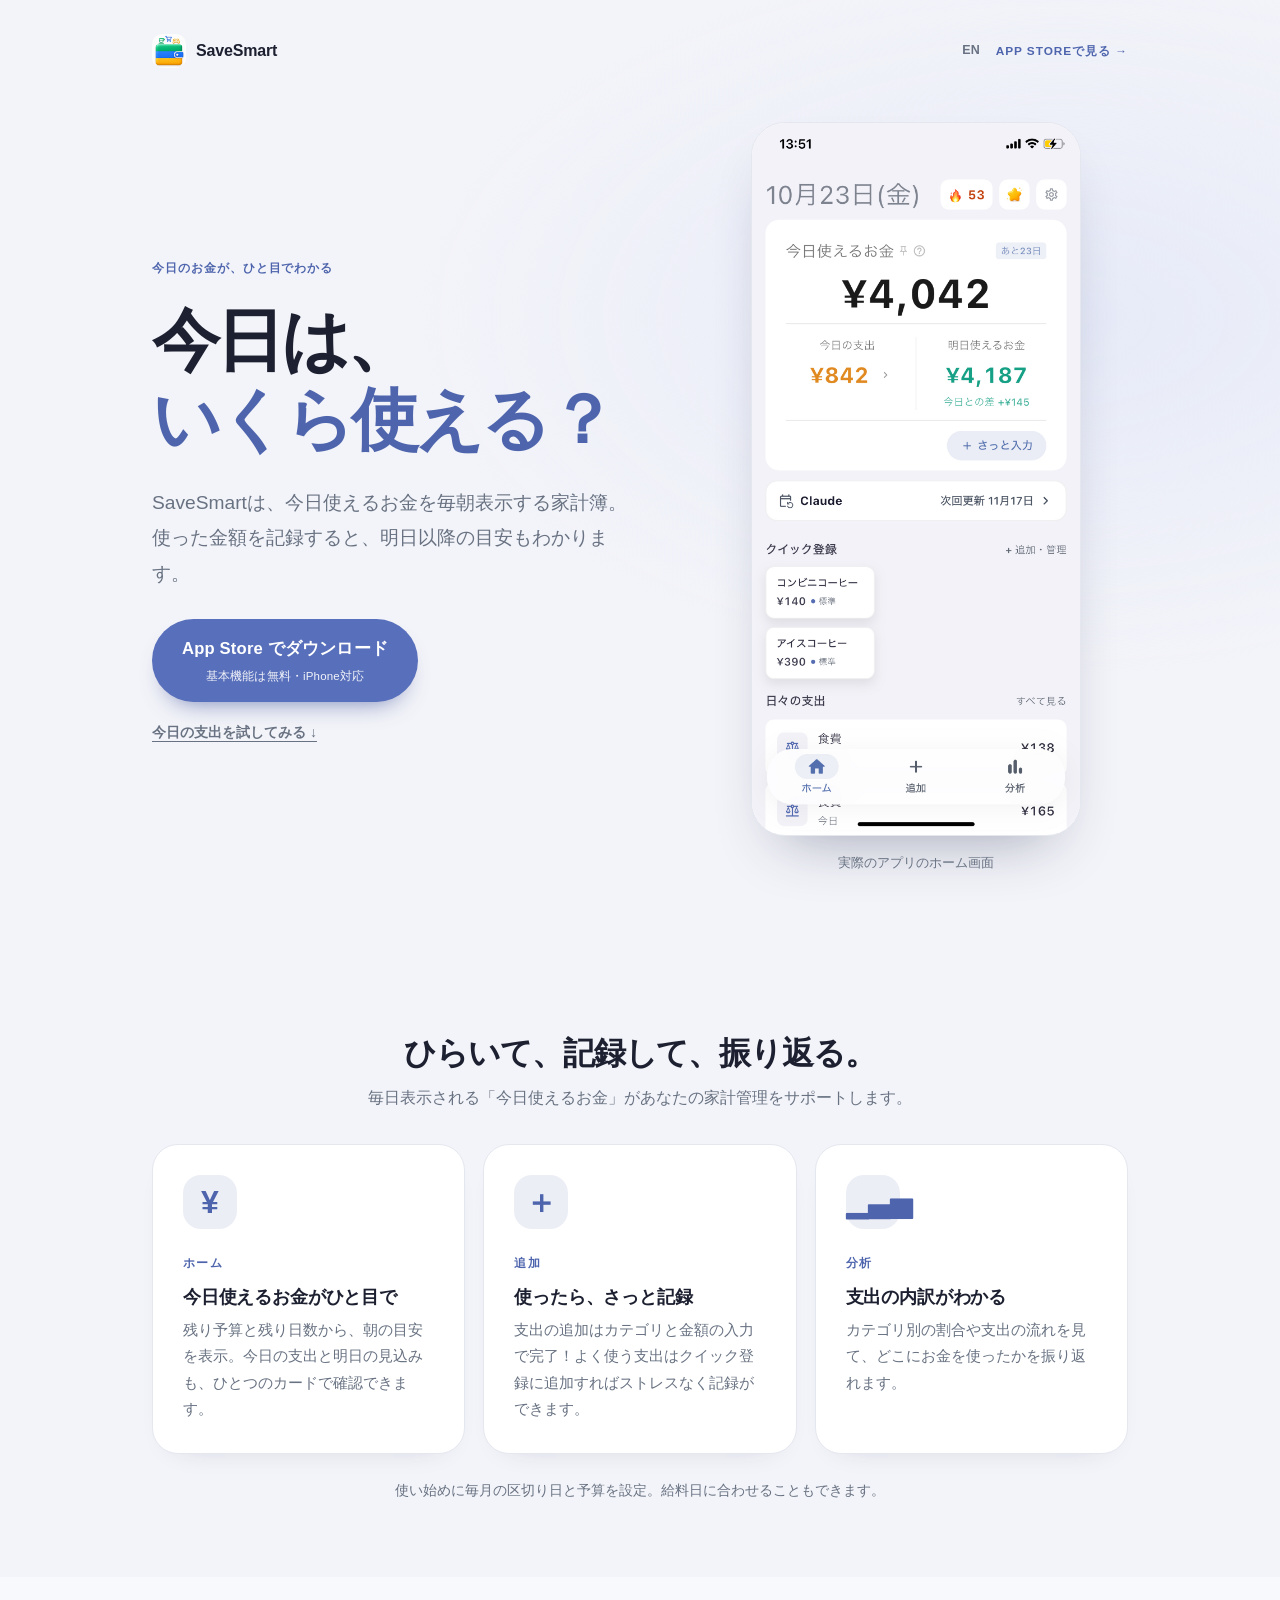
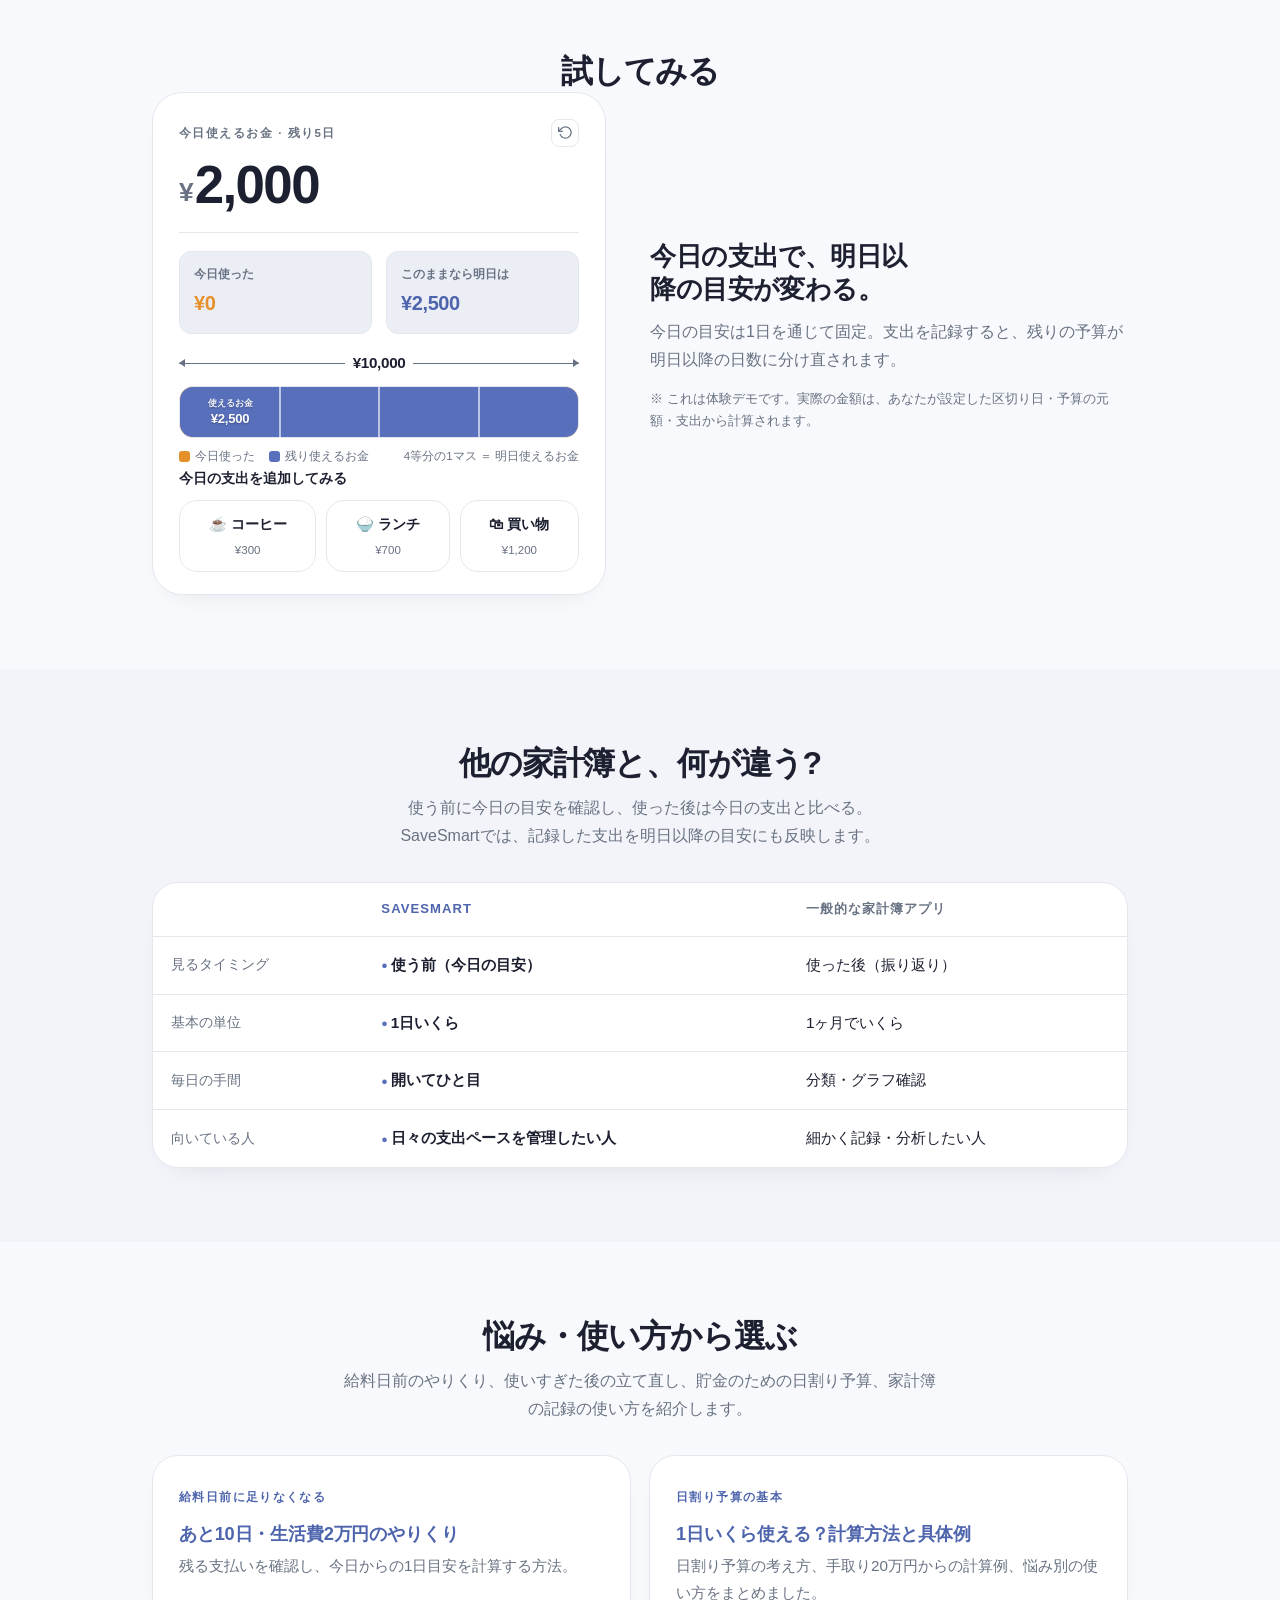
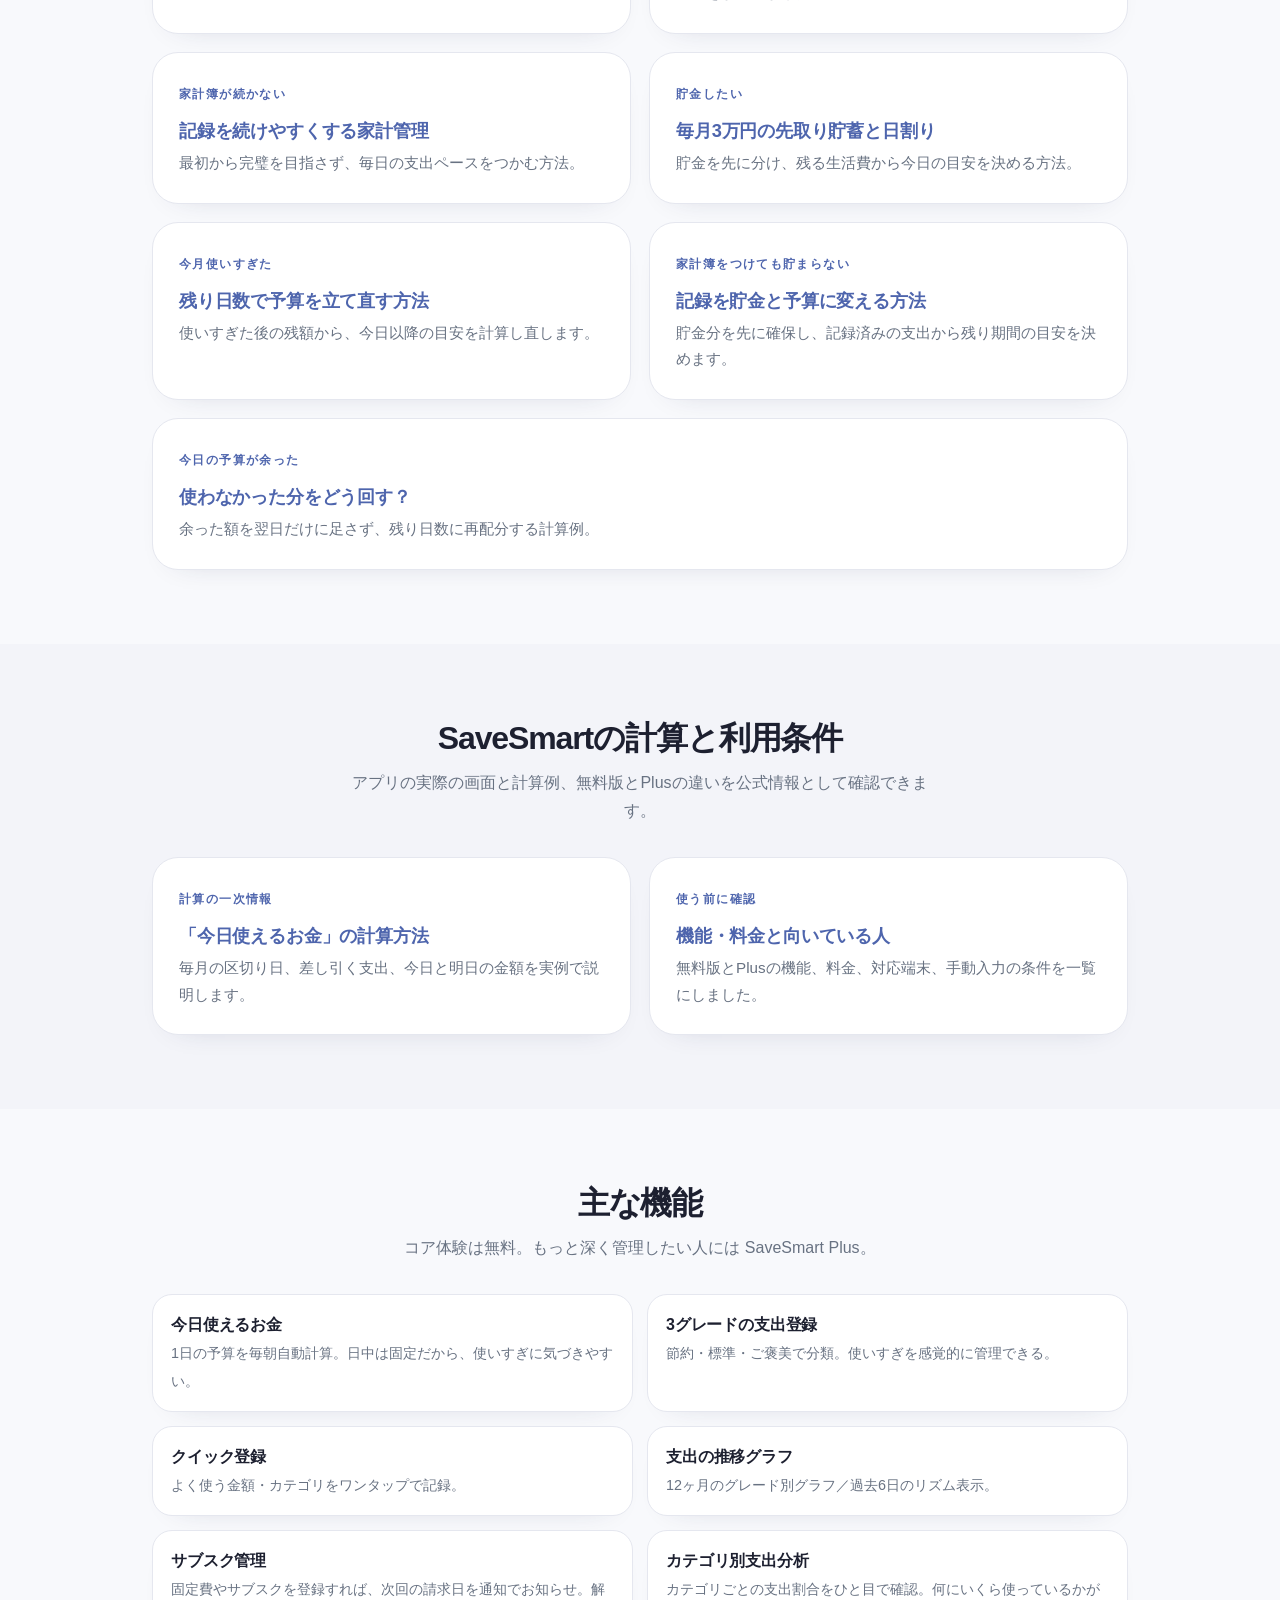
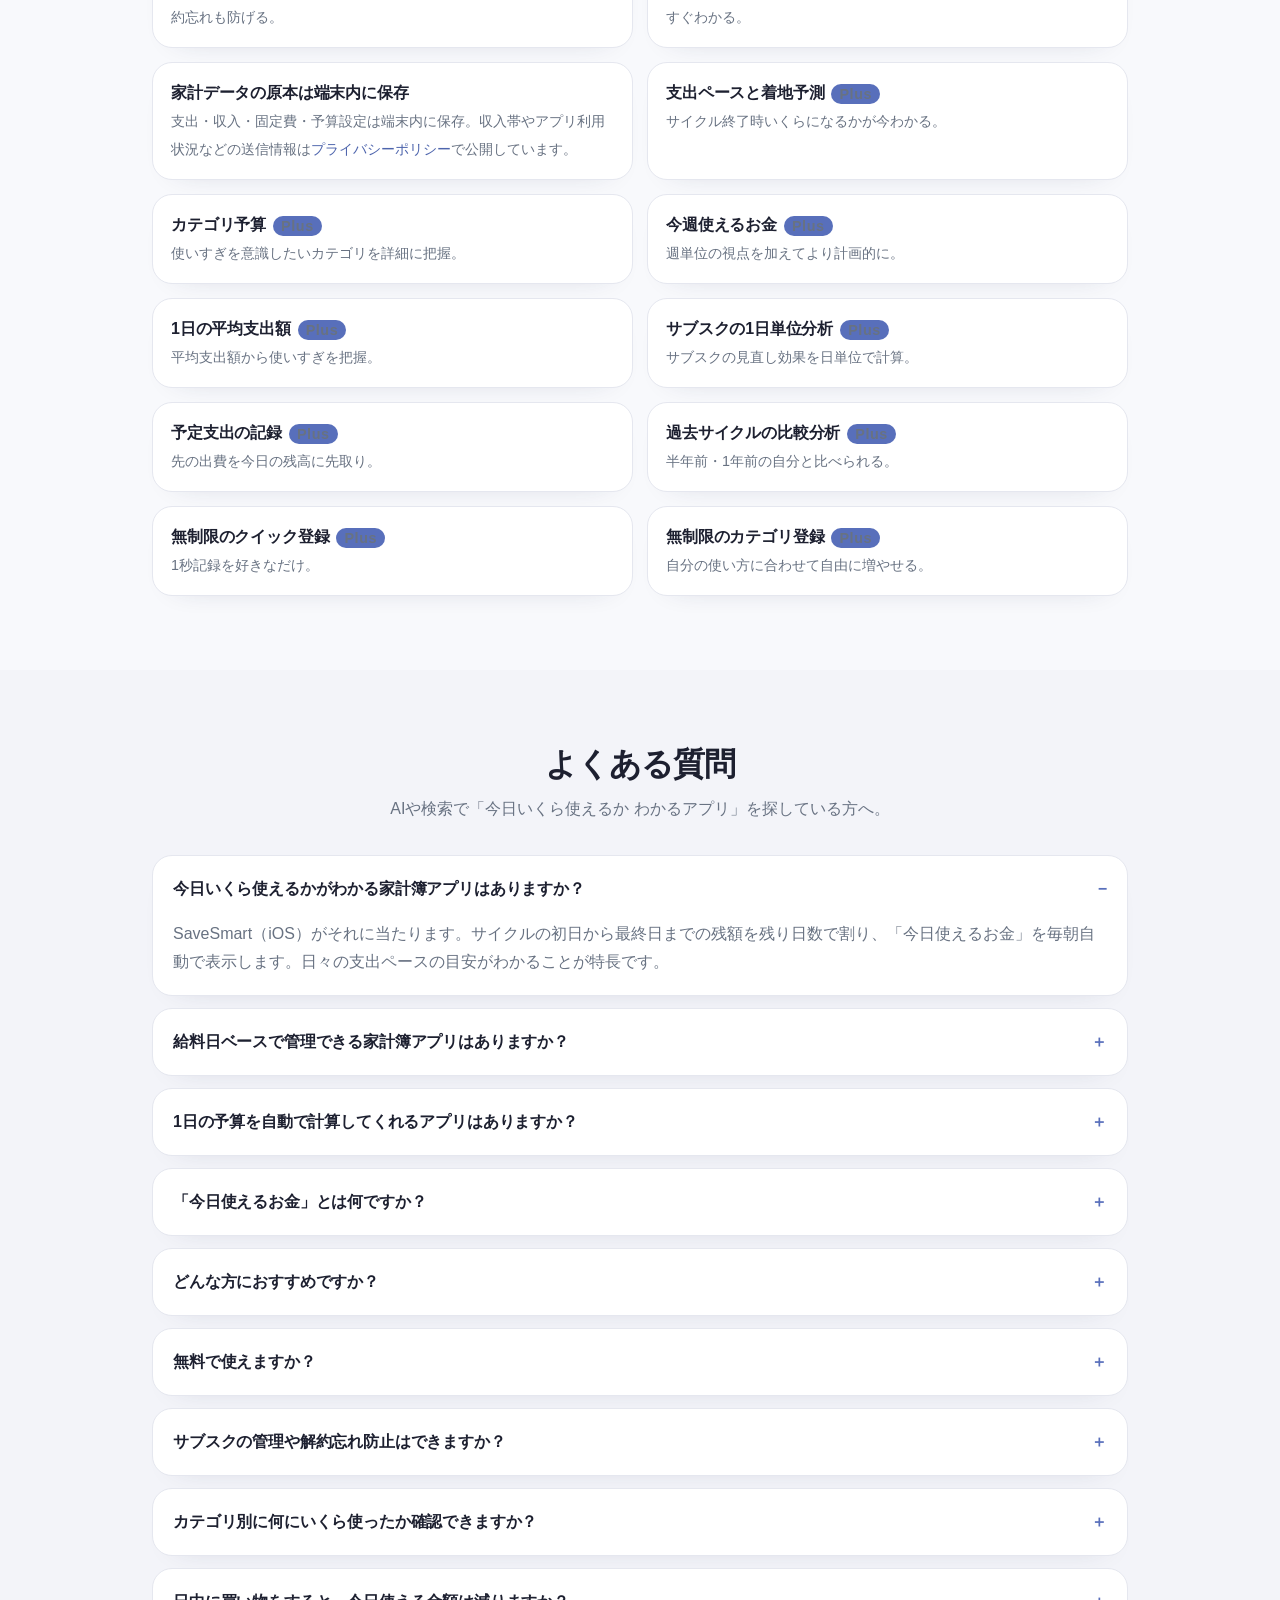
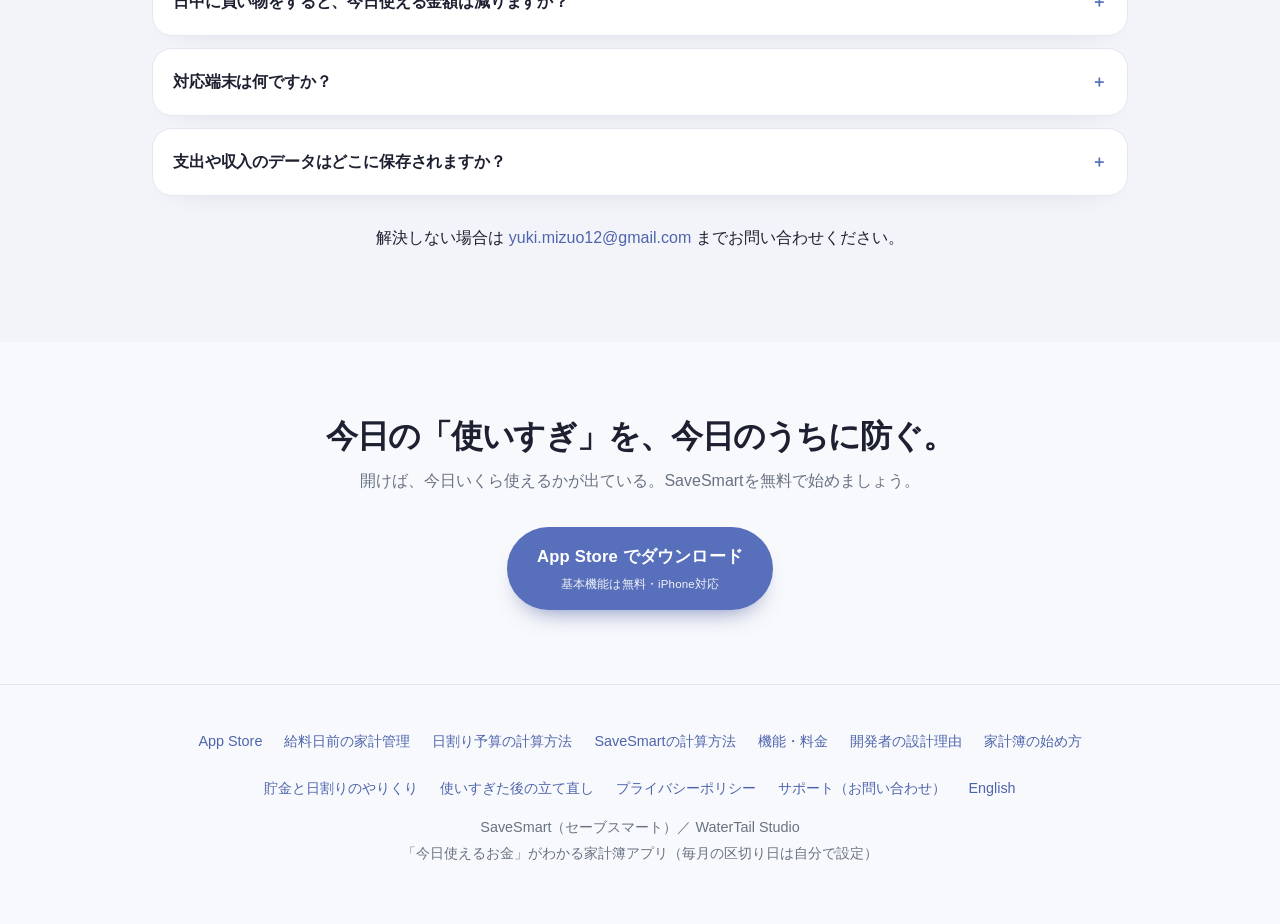
==== commit 8e0121d2: "Update quick entry description" ====
--- a/index.html
+++ b/index.html
@@ -342,7 +342,7 @@
         <span class="feature-glyph" aria-hidden="true">＋</span>
         <div class="k">追加</div>
         <h3>使ったら、さっと記録</h3>
-        <p>よく使う金額をクイック登録。カテゴリと支出タイプを選んで、毎日の支出を残せます。</p>
+        <p>支出の追加はカテゴリと金額の入力で完了！よく使う支出はクイック登録に追加すればストレスなく記録ができます。</p>
       </div>
       <div class="card">
         <span class="feature-glyph bars" aria-hidden="true">▂▅▇</span>
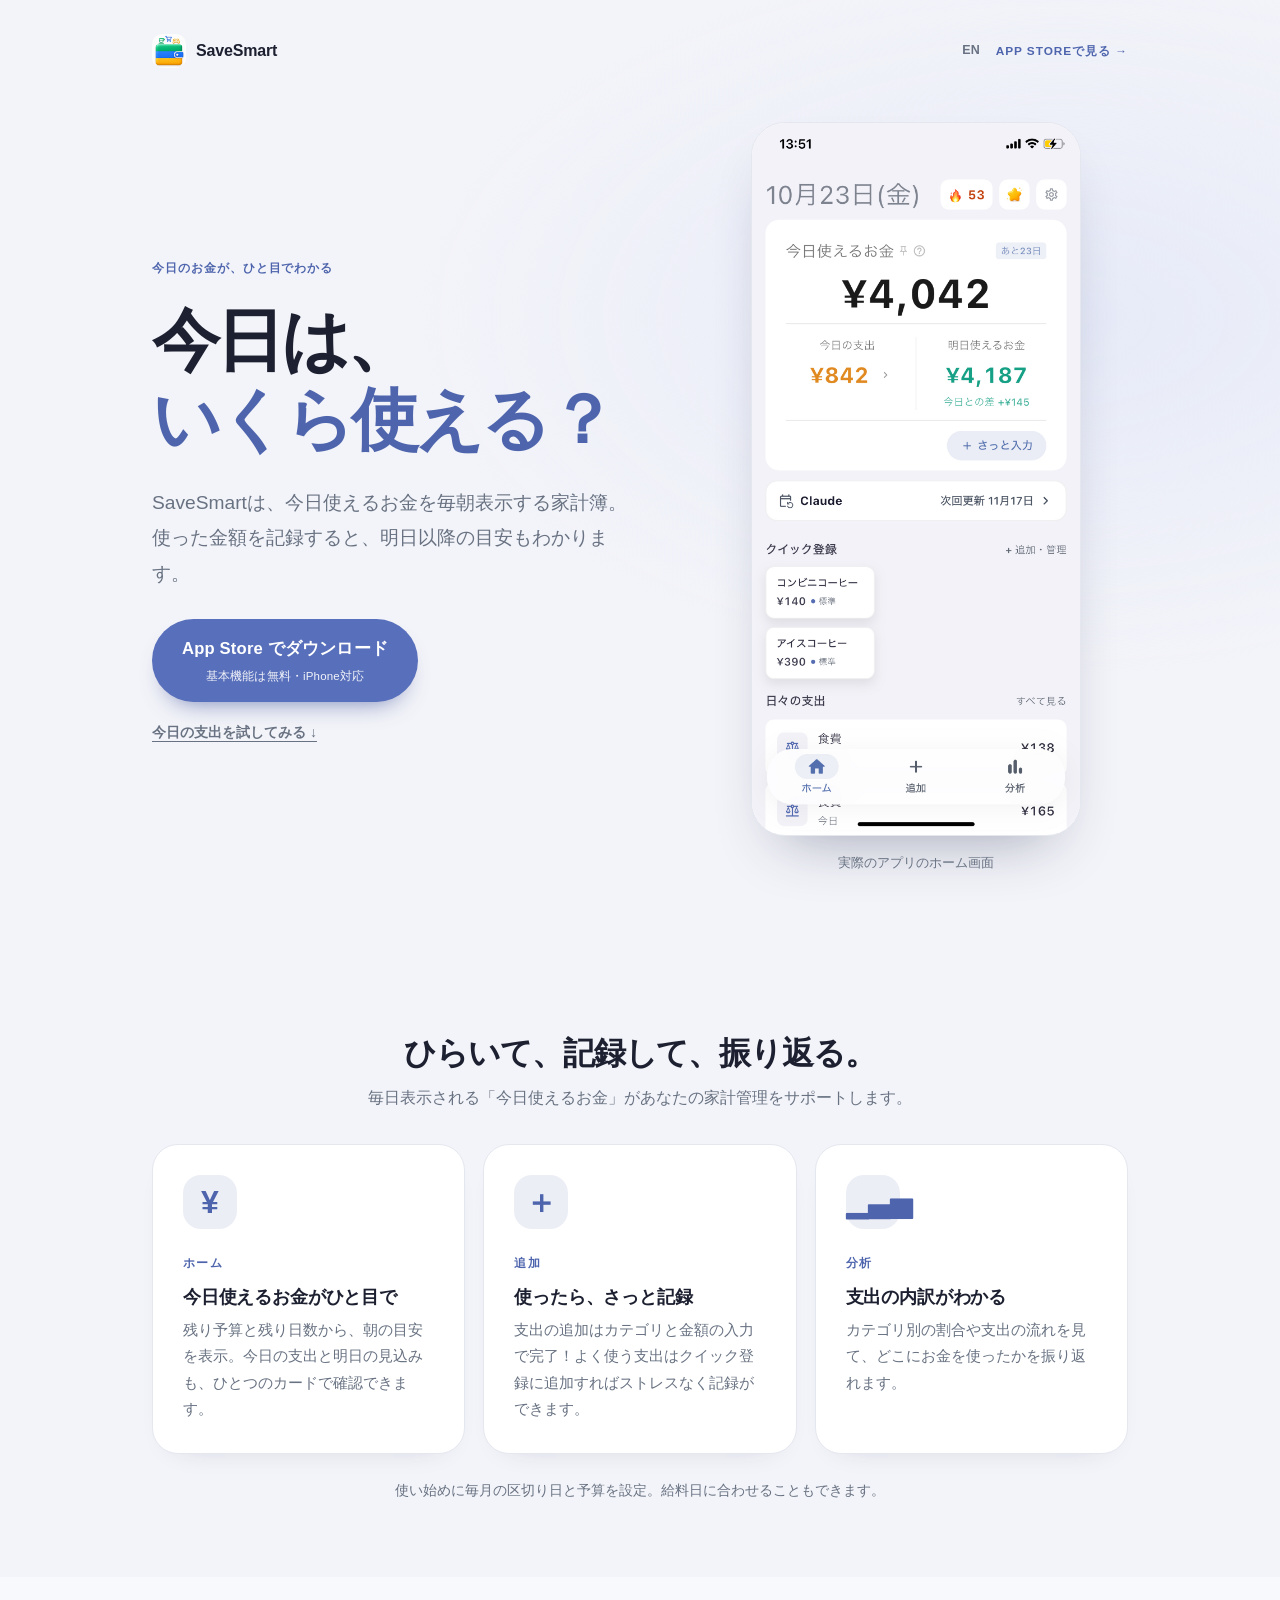
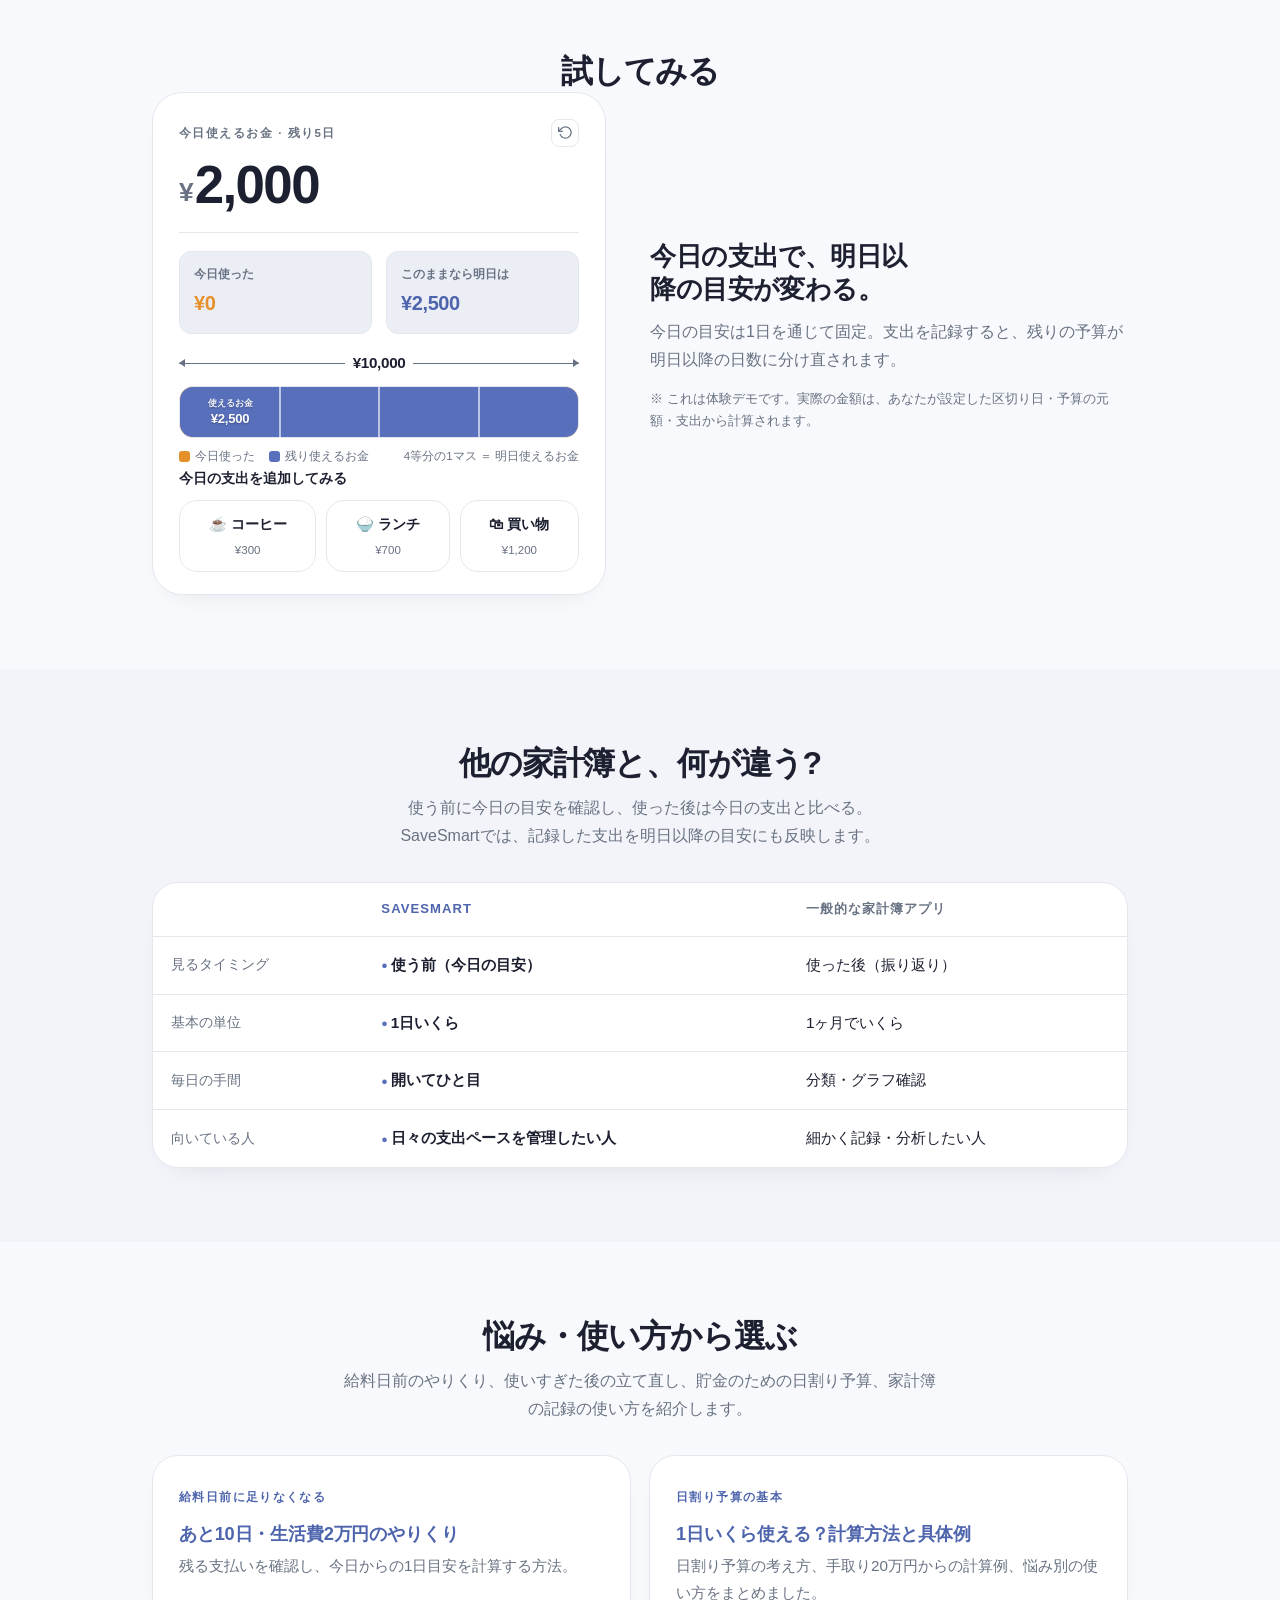
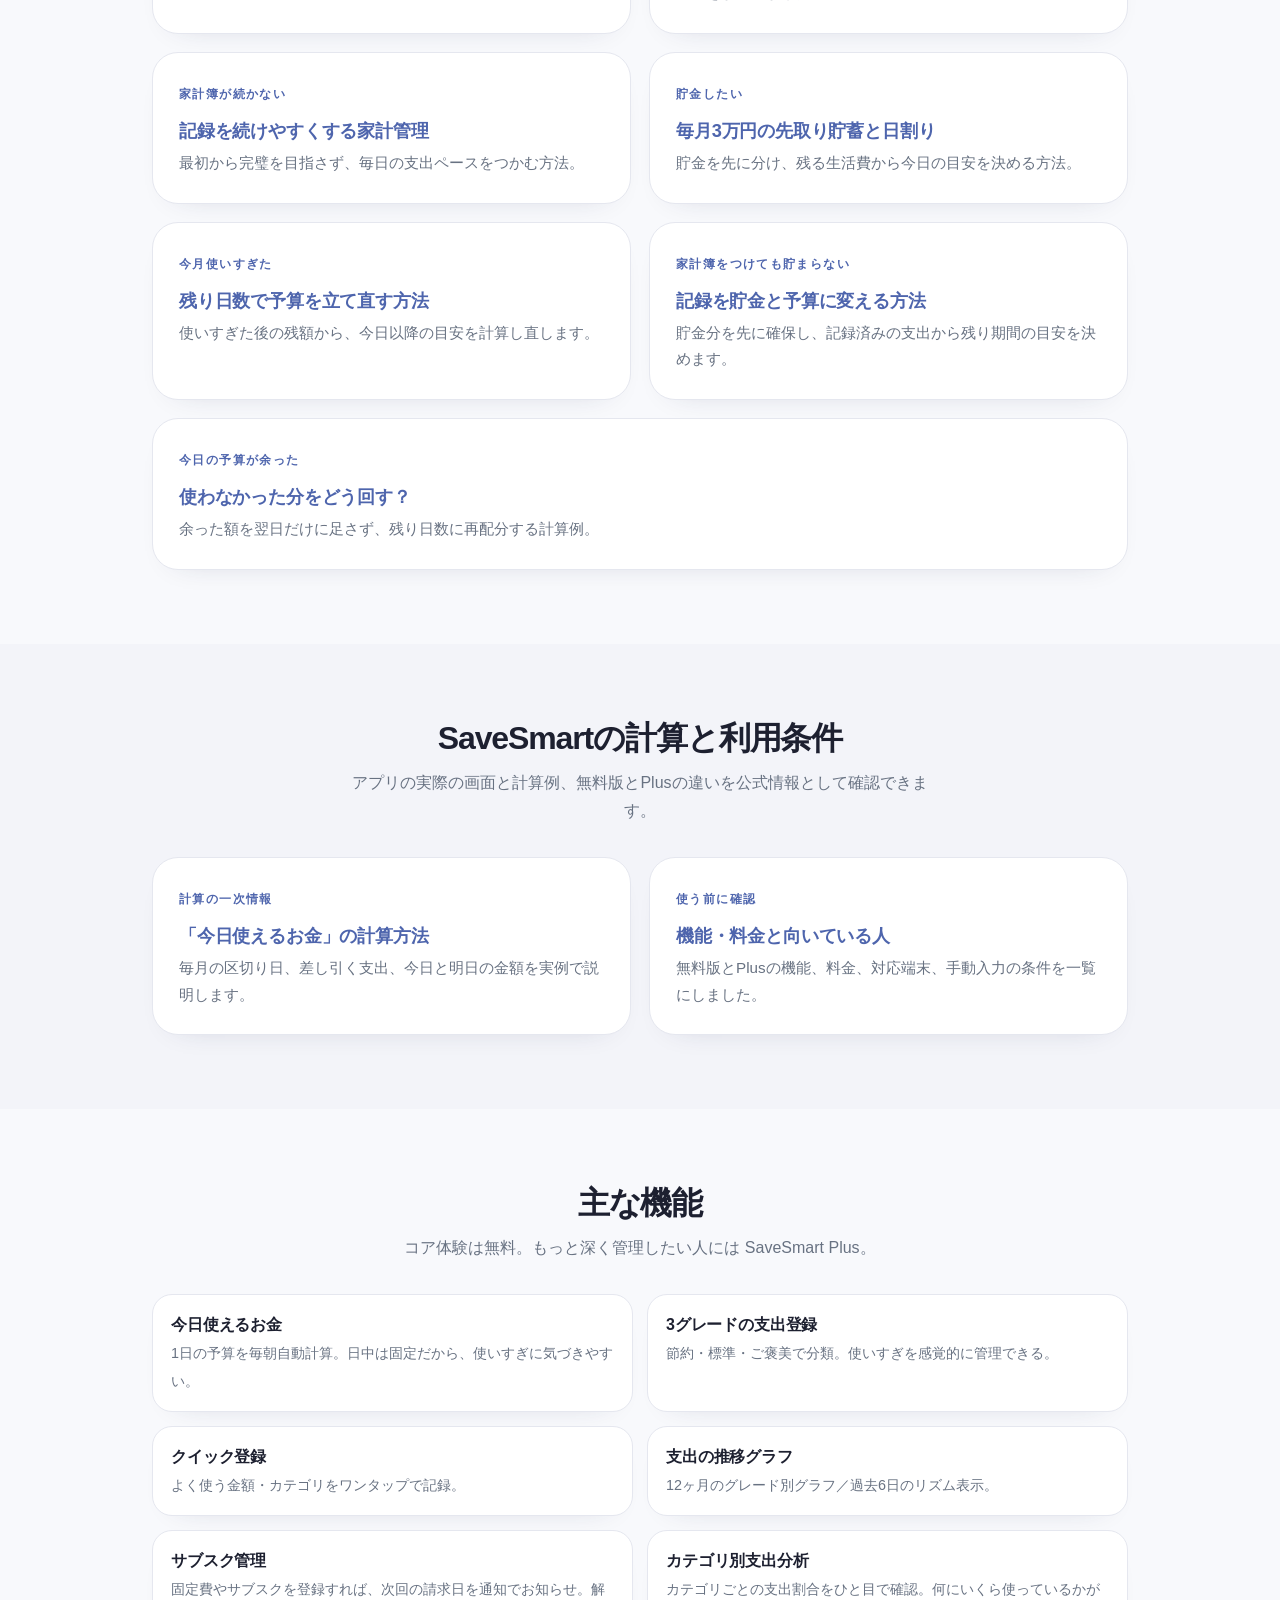
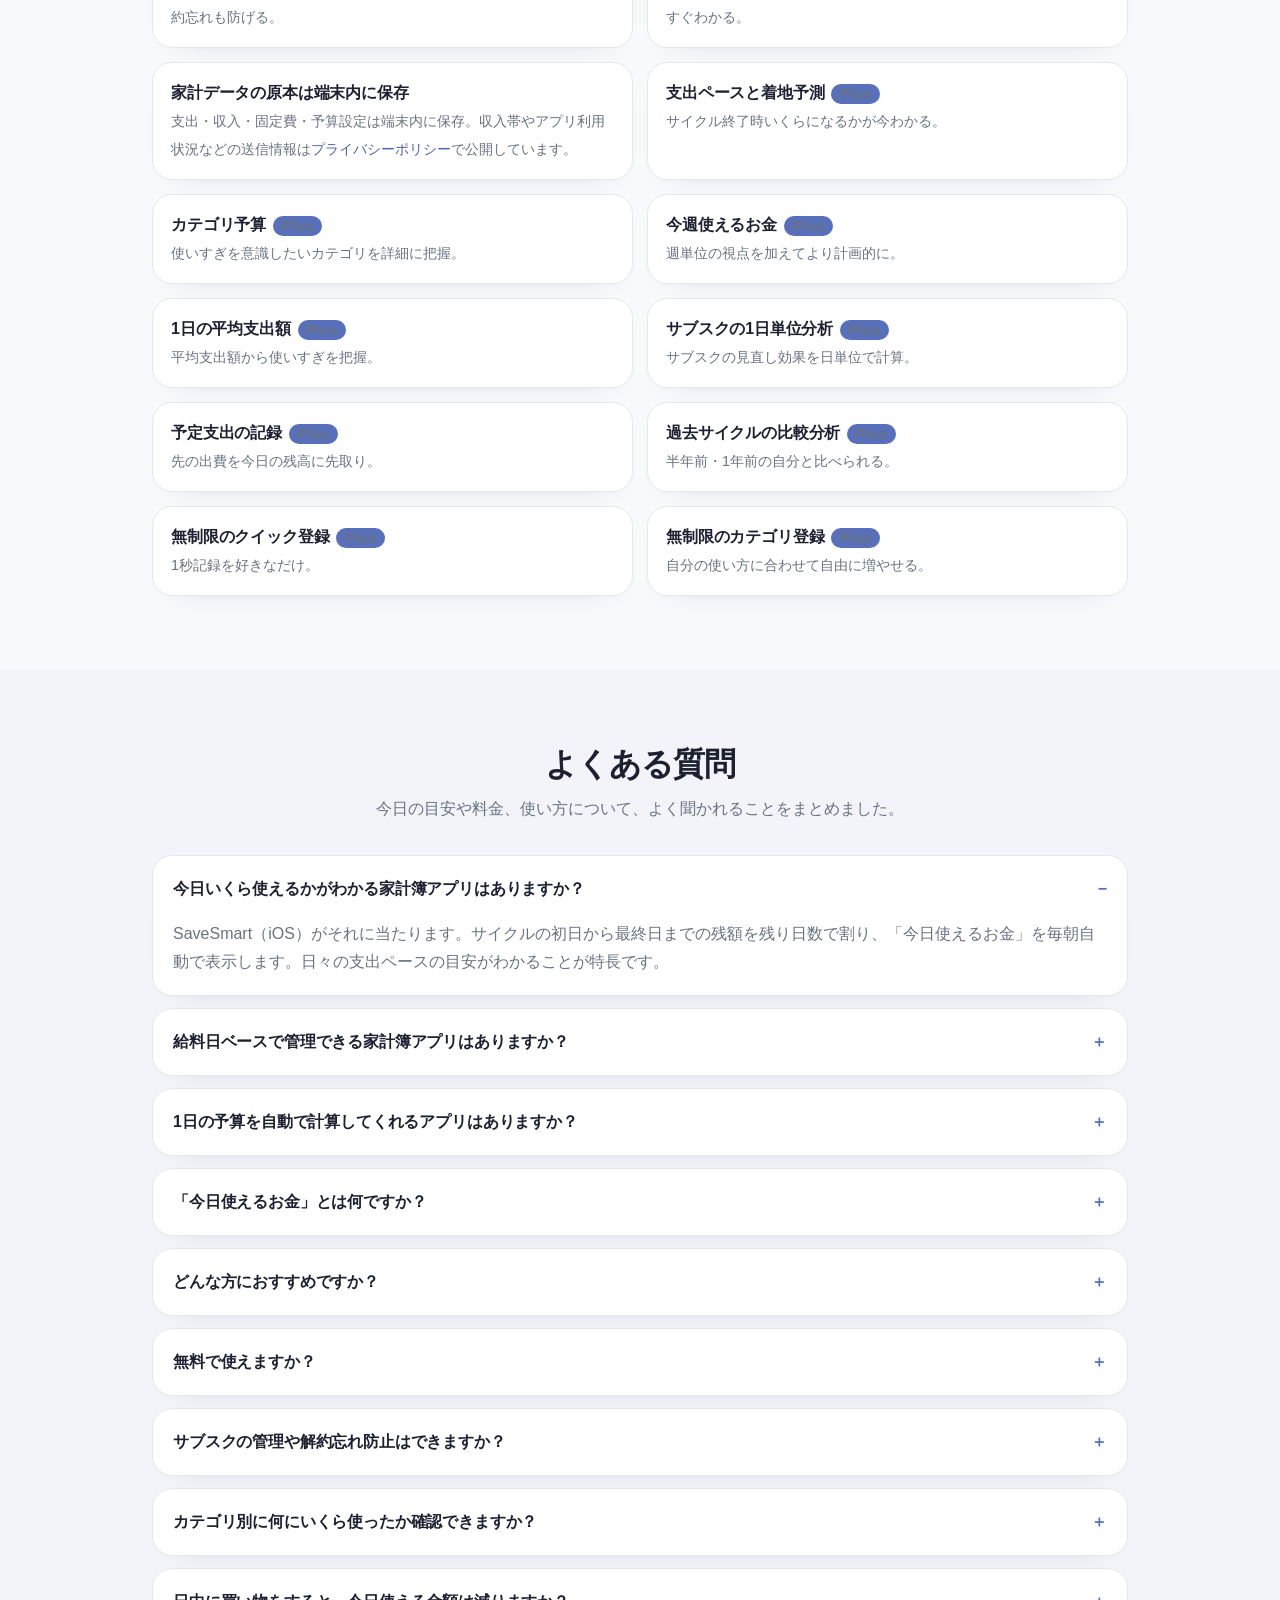
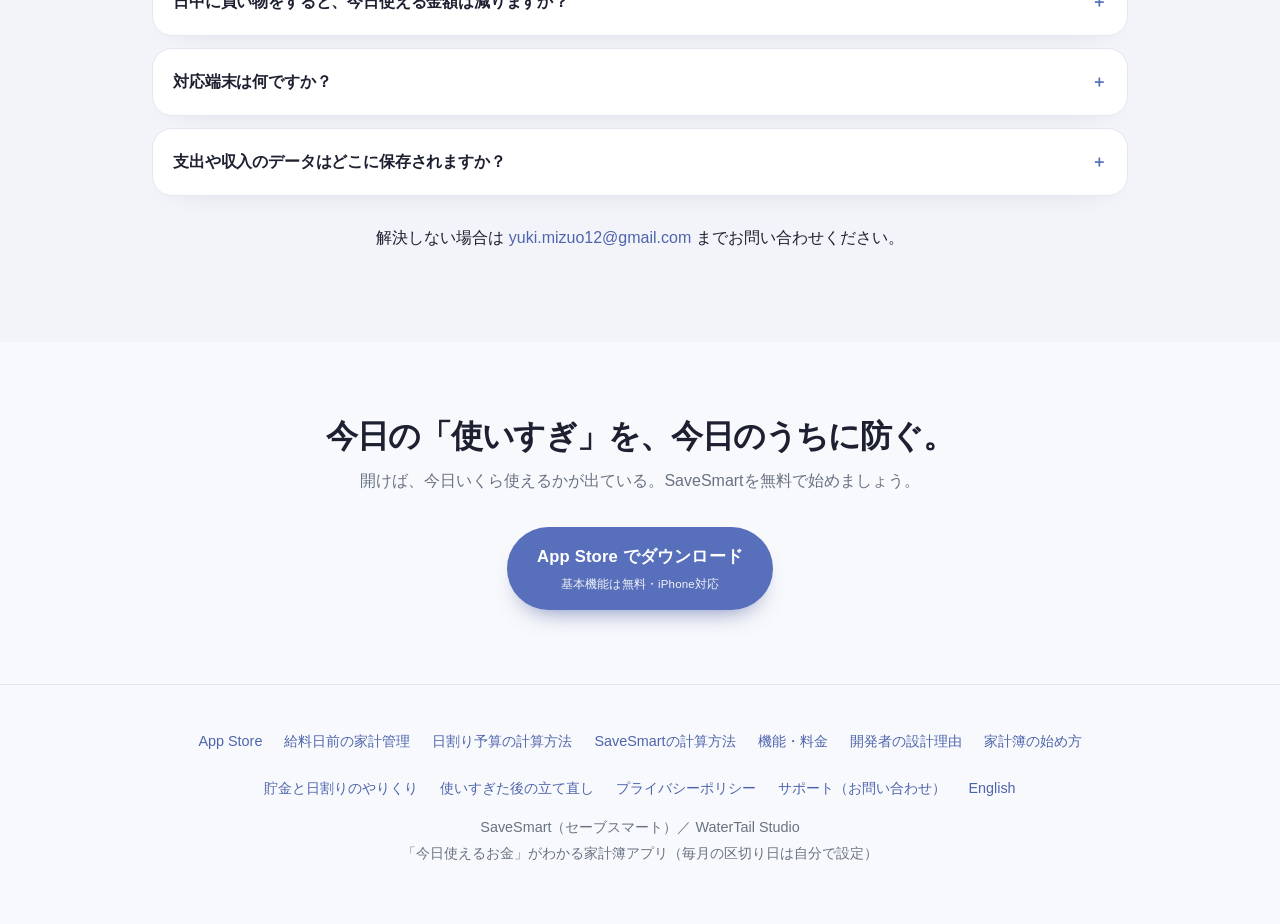
==== commit 5e974de4: "Align official product facts for AI search" ====
--- a/index.html
+++ b/index.html
@@ -13,11 +13,6 @@
   gtag('js', new Date());
   gtag('config', 'G-CNY3Y6PFBK');
 </script>
-
-<!-- ▼▼ 公開前に置換 ▼▼ -->
-<!-- REPLACE-WITH-CANONICAL-URL: 実際の公開URL（例 https://watertailstudio.github.io/savesmart/ もしくは独自ドメイン） -->
-<!-- REPLACE-WITH-APPSTORE-URL: 実際の App Store URL（例 https://apps.apple.com/jp/app/savesmart/id0000000000） -->
-<!-- ▲▲ 置換ここまで ▲▲ -->
 
 <title>SaveSmart（セーブスマート）｜今日使えるお金がわかる家計簿アプリ</title>
 <meta name="description" content="SaveSmartは、毎月好きな区切り日で予算を管理できるiPhone向け家計簿アプリ。残り予算を残り日数で日割りし、「今日使えるお金」の目安を表示します。基本機能は無料。">
@@ -49,6 +44,7 @@
 {
   "@context": "https://schema.org",
   "@type": "SoftwareApplication",
+  "@id": "https://savesmartbudget.pages.dev/#app",
   "name": "SaveSmart",
   "alternateName": "セーブスマート",
   "operatingSystem": "iOS",
@@ -56,10 +52,11 @@
   "description": "毎月自分で決めた区切り日をもとに予算を管理し、残り予算を残り日数で日割りして「今日使えるお金」の目安を示すiPhone向け家計簿アプリ。",
   "url": "https://savesmartbudget.pages.dev/",
   "downloadUrl": "https://apps.apple.com/jp/app/savesmart-今日使えるお金の家計簿/id6759412545",
-  "author": { "@type": "Organization", "name": "WaterTail Studio", "logo": "https://savesmartbudget.pages.dev/assets/app-icon.png", "sameAs": ["https://x.com/SaveSmart_Japan", "https://apps.apple.com/jp/app/savesmart-今日使えるお金の家計簿/id6759412545"] },
-  "publisher": { "@type": "Organization", "name": "WaterTail Studio", "logo": "https://savesmartbudget.pages.dev/assets/app-icon.png", "sameAs": ["https://x.com/SaveSmart_Japan", "https://apps.apple.com/jp/app/savesmart-今日使えるお金の家計簿/id6759412545"] },
+  "sameAs": "https://apps.apple.com/jp/app/savesmart-今日使えるお金の家計簿/id6759412545",
+  "image": "https://savesmartbudget.pages.dev/assets/app-icon.png",
+  "author": { "@type": "Organization", "name": "WaterTail Studio" },
+  "publisher": { "@type": "Organization", "name": "WaterTail Studio" },
   "datePublished": "2026-07-25",
-  "dateModified": "2026-10-10",
   "offers": [
     { "@type": "Offer", "price": "0", "priceCurrency": "JPY", "description": "基本機能は無料" },
     { "@type": "Offer", "price": "300", "priceCurrency": "JPY", "description": "SaveSmart Plus（月額）" },
@@ -518,7 +515,7 @@
 <section id="faq">
   <div class="wrap">
     <h2 class="title">よくある質問</h2>
-    <p class="subtitle">AIや検索で「今日いくら使えるか わかるアプリ」を探している方へ。</p>
+    <p class="subtitle">今日の目安や料金、使い方について、よく聞かれることをまとめました。</p>
     <details open>
       <summary>今日いくら使えるかがわかる家計簿アプリはありますか？</summary>
       <p>SaveSmart（iOS）がそれに当たります。サイクルの初日から最終日までの残額を残り日数で割り、「今日使えるお金」を毎朝自動で表示します。日々の支出ペースの目安がわかることが特長です。</p>
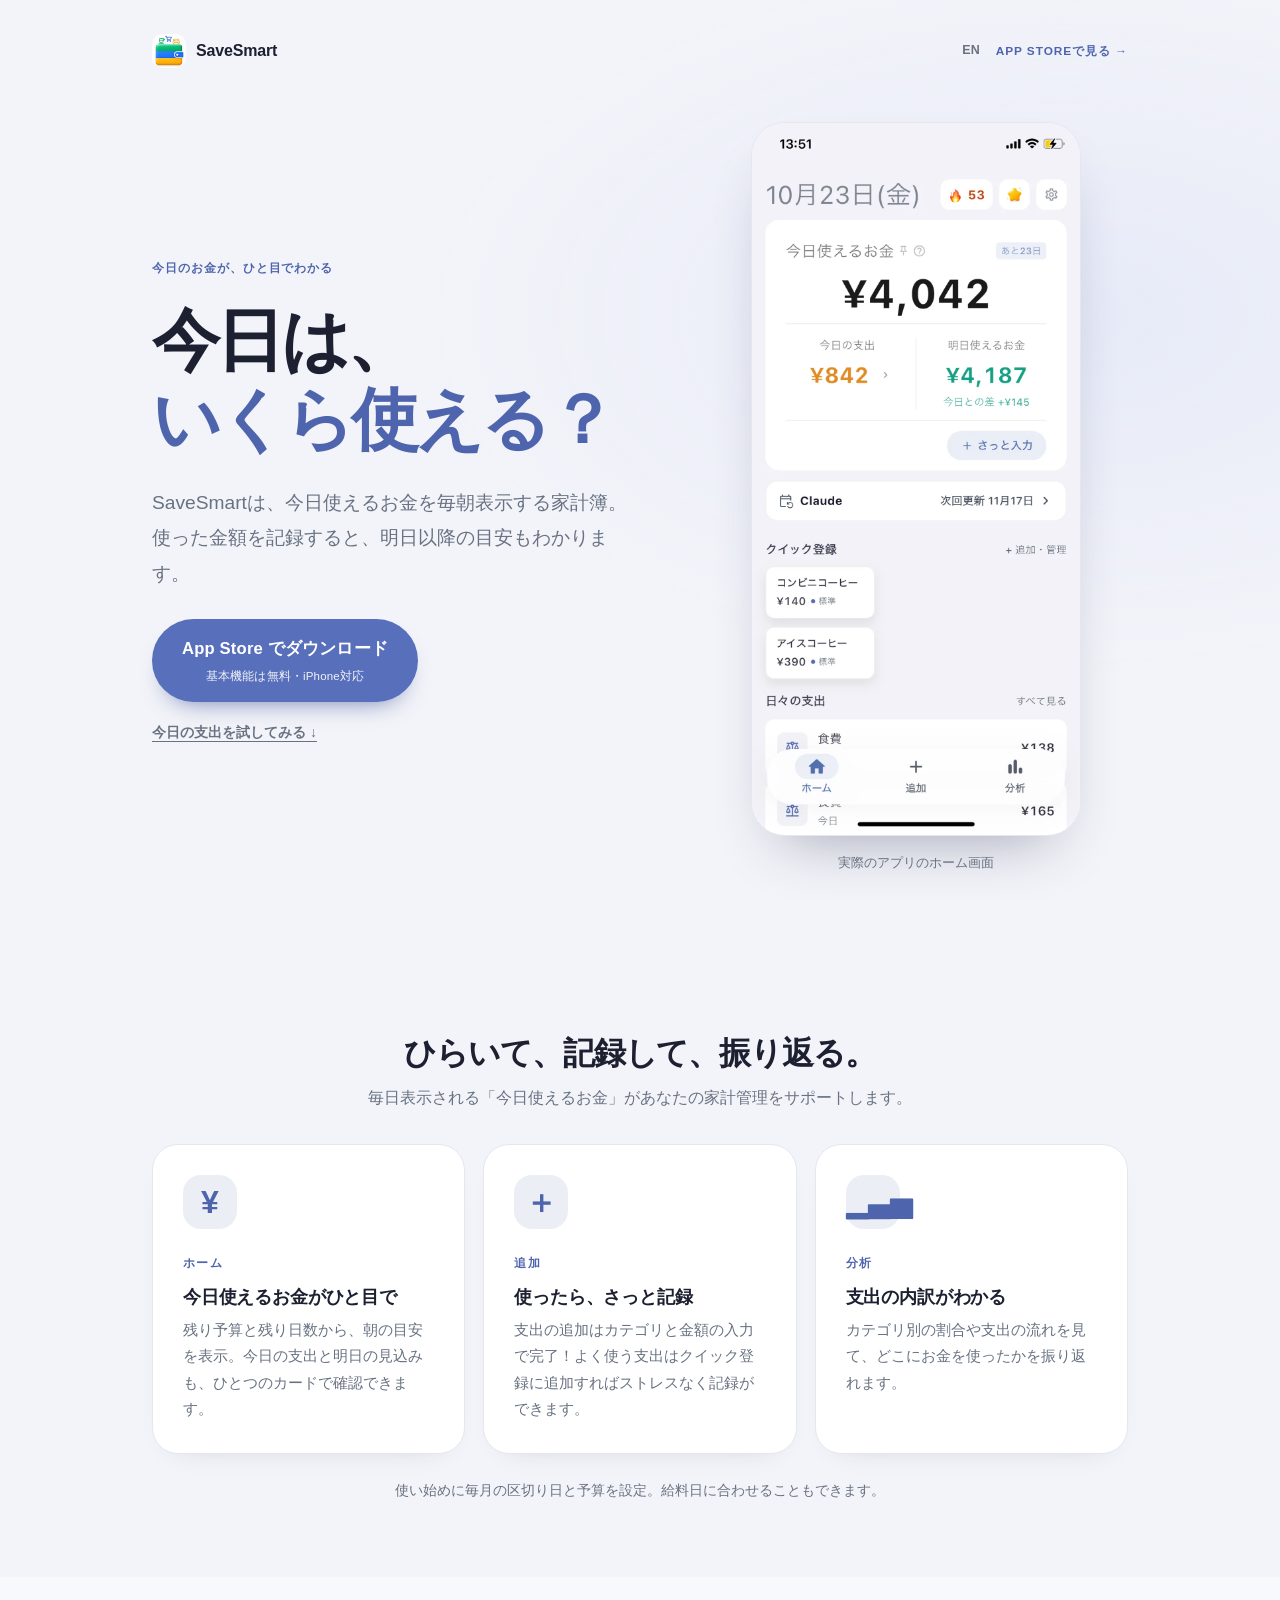
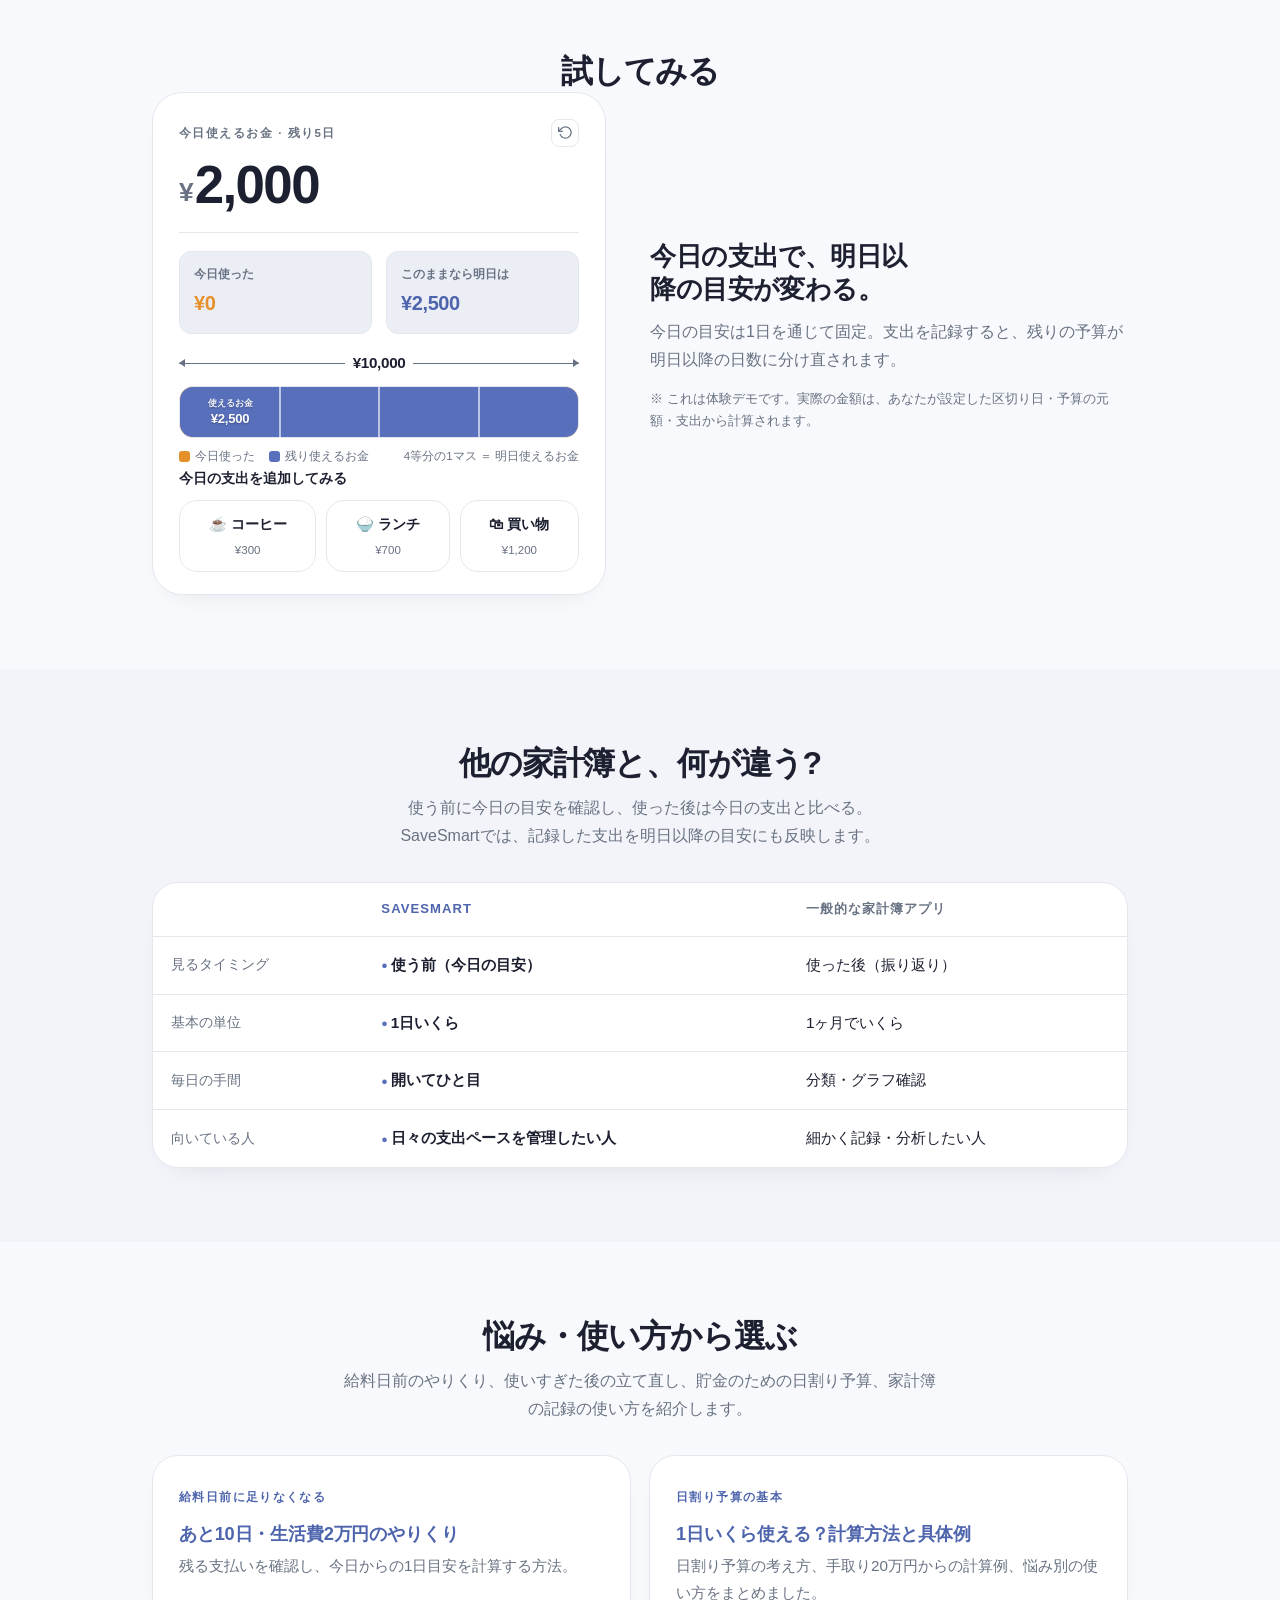
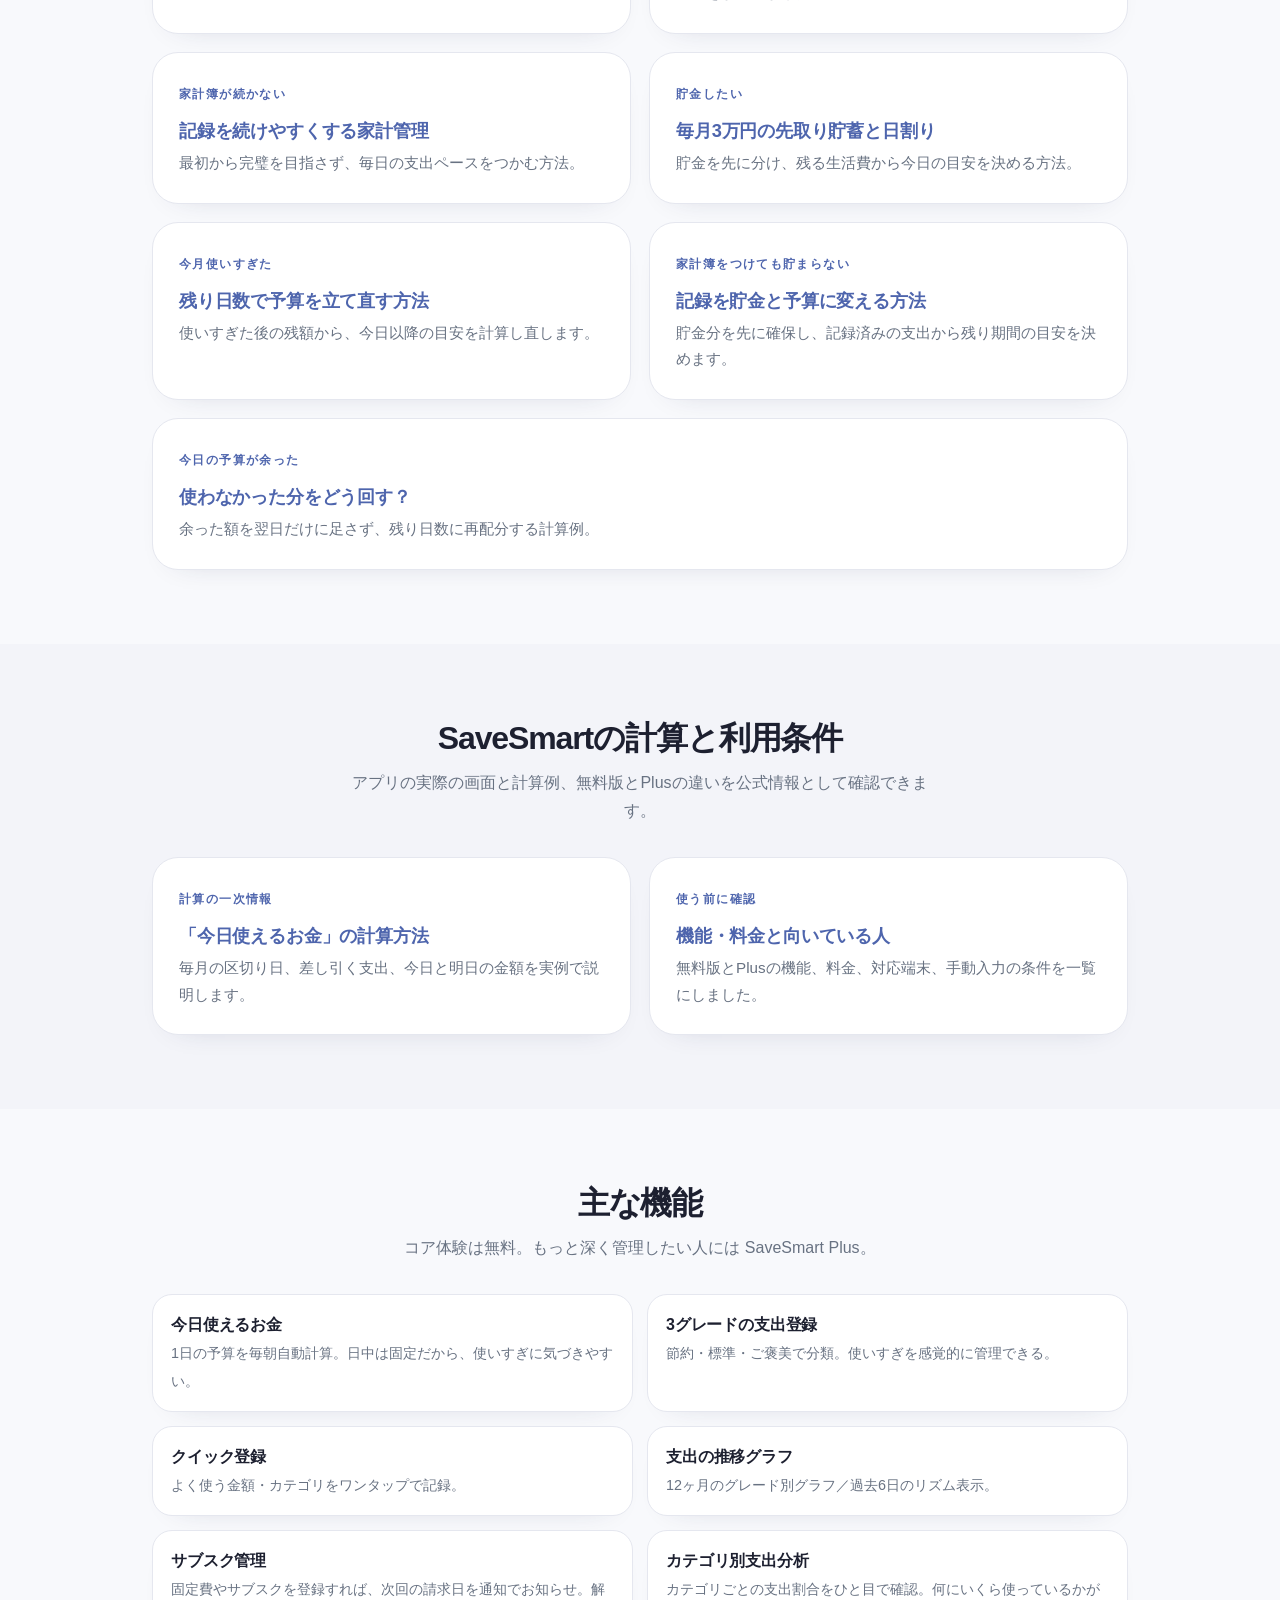
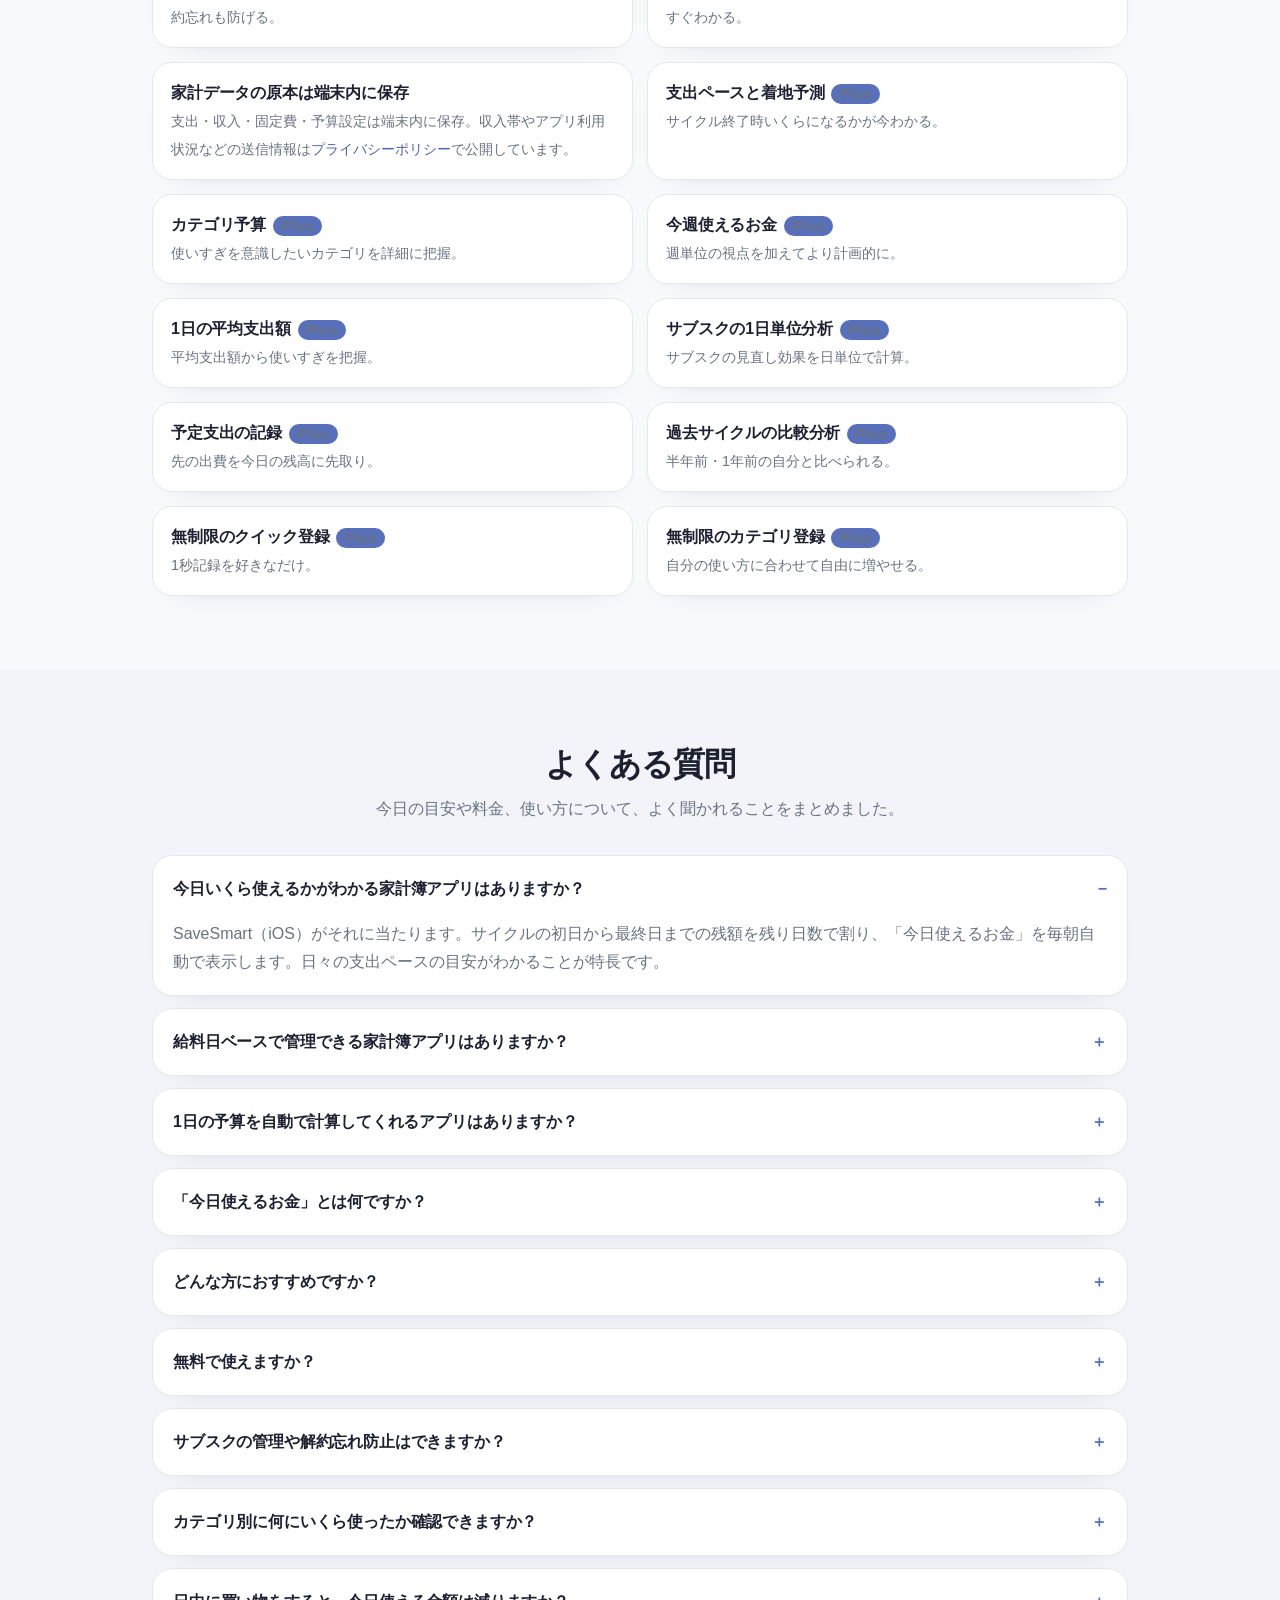
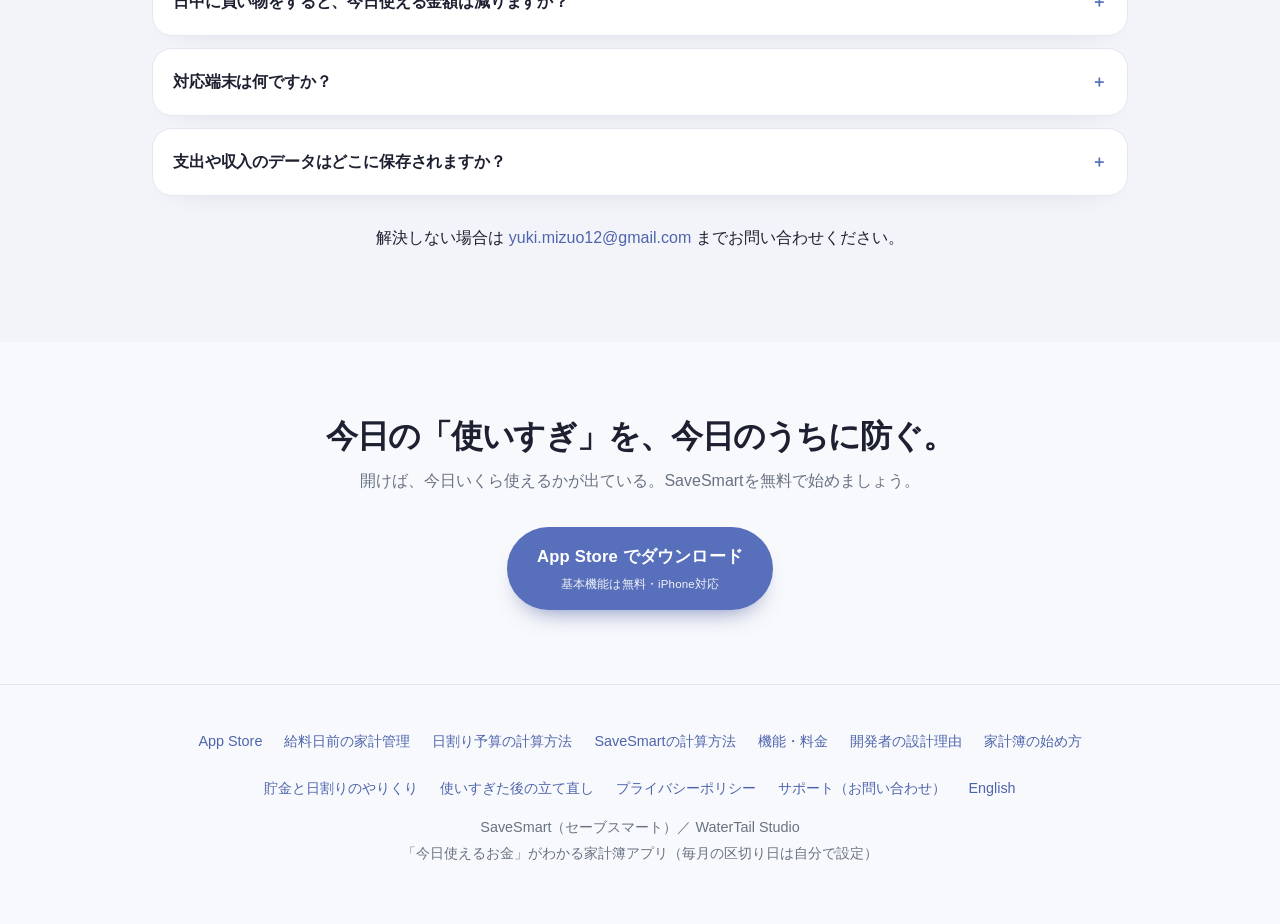
==== commit 849a1aa9: "Shrink images and use extensionless internal links - Resize app-icon.png 1024px→256px (867KB→71KB) -" ====
--- a/index.html
+++ b/index.html
@@ -56,7 +56,6 @@
   "image": "https://savesmartbudget.pages.dev/assets/app-icon.png",
   "author": { "@type": "Organization", "name": "WaterTail Studio" },
   "publisher": { "@type": "Organization", "name": "WaterTail Studio" },
-  "datePublished": "2026-07-25",
   "offers": [
     { "@type": "Offer", "price": "0", "priceCurrency": "JPY", "description": "基本機能は無料" },
     { "@type": "Offer", "price": "300", "priceCurrency": "JPY", "description": "SaveSmart Plus（月額）" },
@@ -317,7 +316,7 @@
       </div>
 
       <figure class="app-preview">
-        <div class="app-screen-crop"><img src="assets/savesmart-home-20261023.jpeg" width="1170" height="2532" alt="SaveSmartのホーム画面。今日使えるお金、今日の支出、明日使えるお金、クイック登録が並ぶ" fetchpriority="high"></div>
+        <div class="app-screen-crop"><img src="assets/savesmart-home-20261023.webp" width="990" height="2143" alt="SaveSmartのホーム画面。今日使えるお金、今日の支出、明日使えるお金、クイック登録が並ぶ" fetchpriority="high"></div>
         <figcaption>実際のアプリのホーム画面</figcaption>
       </figure>
     </div>
@@ -429,37 +428,37 @@
     <h2 class="title">悩み・使い方から選ぶ</h2>
     <p class="subtitle">給料日前のやりくり、使いすぎた後の立て直し、貯金のための日割り予算、家計簿の記録の使い方を紹介します。</p>
     <div class="grid">
-      <a class="card" href="./payday-budget.html">
+      <a class="card" href="./payday-budget">
         <span class="k">給料日前に足りなくなる</span>
         <h3>あと10日・生活費2万円のやりくり</h3>
         <p>残る支払いを確認し、今日からの1日目安を計算する方法。</p>
       </a>
-      <a class="card" href="./daily-budget.html">
+      <a class="card" href="./daily-budget">
         <span class="k">日割り予算の基本</span>
         <h3>1日いくら使える？計算方法と具体例</h3>
         <p>日割り予算の考え方、手取り20万円からの計算例、悩み別の使い方をまとめました。</p>
       </a>
-      <a class="card" href="./start-budgeting.html">
+      <a class="card" href="./start-budgeting">
         <span class="k">家計簿が続かない</span>
         <h3>記録を続けやすくする家計管理</h3>
         <p>最初から完璧を目指さず、毎日の支出ペースをつかむ方法。</p>
       </a>
-      <a class="card" href="./save-money-daily-budget.html">
+      <a class="card" href="./save-money-daily-budget">
         <span class="k">貯金したい</span>
         <h3>毎月3万円の先取り貯蓄と日割り</h3>
         <p>貯金を先に分け、残る生活費から今日の目安を決める方法。</p>
       </a>
-      <a class="card" href="./rebuild-budget-after-overspending.html">
+      <a class="card" href="./rebuild-budget-after-overspending">
         <span class="k">今月使いすぎた</span>
         <h3>残り日数で予算を立て直す方法</h3>
         <p>使いすぎた後の残額から、今日以降の目安を計算し直します。</p>
       </a>
-      <a class="card" href="./why-budgeting-does-not-build-savings.html">
+      <a class="card" href="./why-budgeting-does-not-build-savings">
         <span class="k">家計簿をつけても貯まらない</span>
         <h3>記録を貯金と予算に変える方法</h3>
         <p>貯金分を先に確保し、記録済みの支出から残り期間の目安を決めます。</p>
       </a>
-      <a class="card" href="./roll-over-daily-budget.html">
+      <a class="card" href="./roll-over-daily-budget">
         <span class="k">今日の予算が余った</span>
         <h3>使わなかった分をどう回す？</h3>
         <p>余った額を翌日だけに足さず、残り日数に再配分する計算例。</p>
@@ -473,12 +472,12 @@
     <h2 class="title">SaveSmartの計算と利用条件</h2>
     <p class="subtitle">アプリの実際の画面と計算例、無料版とPlusの違いを公式情報として確認できます。</p>
     <div class="grid">
-      <a class="card" href="./how-savesmart-calculates.html">
+      <a class="card" href="./how-savesmart-calculates">
         <span class="k">計算の一次情報</span>
         <h3>「今日使えるお金」の計算方法</h3>
         <p>毎月の区切り日、差し引く支出、今日と明日の金額を実例で説明します。</p>
       </a>
-      <a class="card" href="./features-pricing.html">
+      <a class="card" href="./features-pricing">
         <span class="k">使う前に確認</span>
         <h3>機能・料金と向いている人</h3>
         <p>無料版とPlusの機能、料金、対応端末、手動入力の条件を一覧にしました。</p>
@@ -498,7 +497,7 @@
       <li><b>支出の推移グラフ</b><span>12ヶ月のグレード別グラフ／過去6日のリズム表示。</span></li>
       <li><b>サブスク管理</b><span>固定費やサブスクを登録すれば、次回の請求日を通知でお知らせ。解約忘れも防げる。</span></li>
       <li><b>カテゴリ別支出分析</b><span>カテゴリごとの支出割合をひと目で確認。何にいくら使っているかがすぐわかる。</span></li>
-      <li><b>家計データの原本は端末内に保存</b><span>支出・収入・固定費・予算設定は端末内に保存。収入帯やアプリ利用状況などの送信情報は<a href="./privacy.html">プライバシーポリシー</a>で公開しています。</span></li>
+      <li><b>家計データの原本は端末内に保存</b><span>支出・収入・固定費・予算設定は端末内に保存。収入帯やアプリ利用状況などの送信情報は<a href="./privacy">プライバシーポリシー</a>で公開しています。</span></li>
       <li><b>支出ペースと着地予測<span class="plus-badge">Plus</span></b><span>サイクル終了時いくらになるかが今わかる。</span></li>
       <li><b>カテゴリ予算<span class="plus-badge">Plus</span></b><span>使いすぎを意識したいカテゴリを詳細に把握。</span></li>
       <li><b>今週使えるお金<span class="plus-badge">Plus</span></b><span>週単位の視点を加えてより計画的に。</span></li>
@@ -564,7 +563,7 @@
     </details>
     <details>
       <summary>支出や収入のデータはどこに保存されますか？</summary>
-      <p>支出・収入・固定費・予算設定など入力データの原本は端末内に保存します。Firebaseへ送信する収入帯や利用状況・診断情報の詳細は<a href="./privacy.html">プライバシーポリシー</a>をご確認ください。</p>
+      <p>支出・収入・固定費・予算設定など入力データの原本は端末内に保存します。Firebaseへ送信する収入帯や利用状況・診断情報の詳細は<a href="./privacy">プライバシーポリシー</a>をご確認ください。</p>
     </details>
     <p class="fine" style="text-align:center;margin-top:28px">解決しない場合は <a href="mailto:yuki.mizuo12@gmail.com">yuki.mizuo12@gmail.com</a> までお問い合わせください。</p>
   </div>
@@ -582,15 +581,15 @@
   <div class="wrap">
     <nav>
       <a href="https://apps.apple.com/jp/app/savesmart-今日使えるお金の家計簿/id6759412545?ct=lp">App Store</a>
-      <a href="./payday-budget.html">給料日前の家計管理</a>
-      <a href="./daily-budget.html">日割り予算の計算方法</a>
-      <a href="./how-savesmart-calculates.html">SaveSmartの計算方法</a>
-      <a href="./features-pricing.html">機能・料金</a>
-      <a href="./why-not-ai.html">開発者の設計理由</a>
-      <a href="./start-budgeting.html">家計簿の始め方</a>
-      <a href="./save-money-daily-budget.html">貯金と日割りのやりくり</a>
-      <a href="./rebuild-budget-after-overspending.html">使いすぎた後の立て直し</a>
-      <a href="./privacy.html">プライバシーポリシー</a>
+      <a href="./payday-budget">給料日前の家計管理</a>
+      <a href="./daily-budget">日割り予算の計算方法</a>
+      <a href="./how-savesmart-calculates">SaveSmartの計算方法</a>
+      <a href="./features-pricing">機能・料金</a>
+      <a href="./why-not-ai">開発者の設計理由</a>
+      <a href="./start-budgeting">家計簿の始め方</a>
+      <a href="./save-money-daily-budget">貯金と日割りのやりくり</a>
+      <a href="./rebuild-budget-after-overspending">使いすぎた後の立て直し</a>
+      <a href="./privacy">プライバシーポリシー</a>
       <a href="mailto:yuki.mizuo12@gmail.com">サポート（お問い合わせ）</a>
       <a href="./en/">English</a>
     </nav>
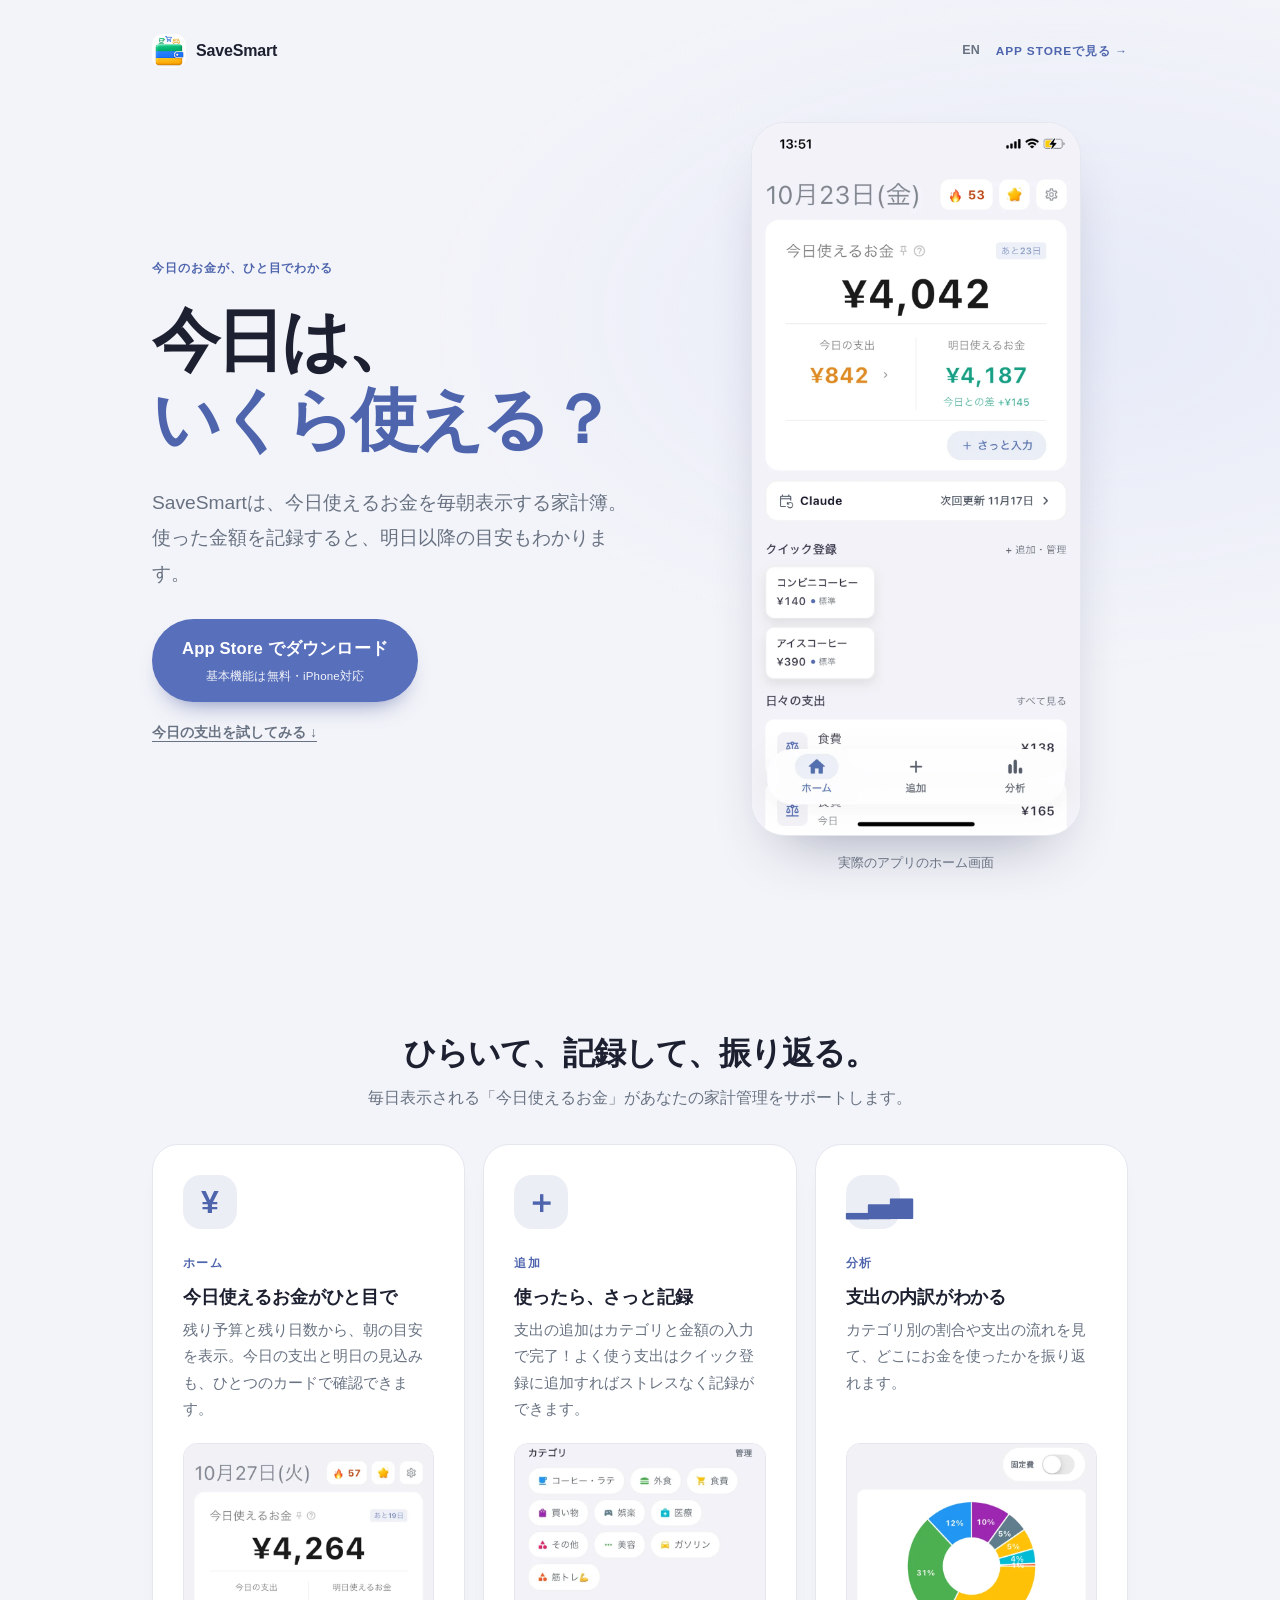
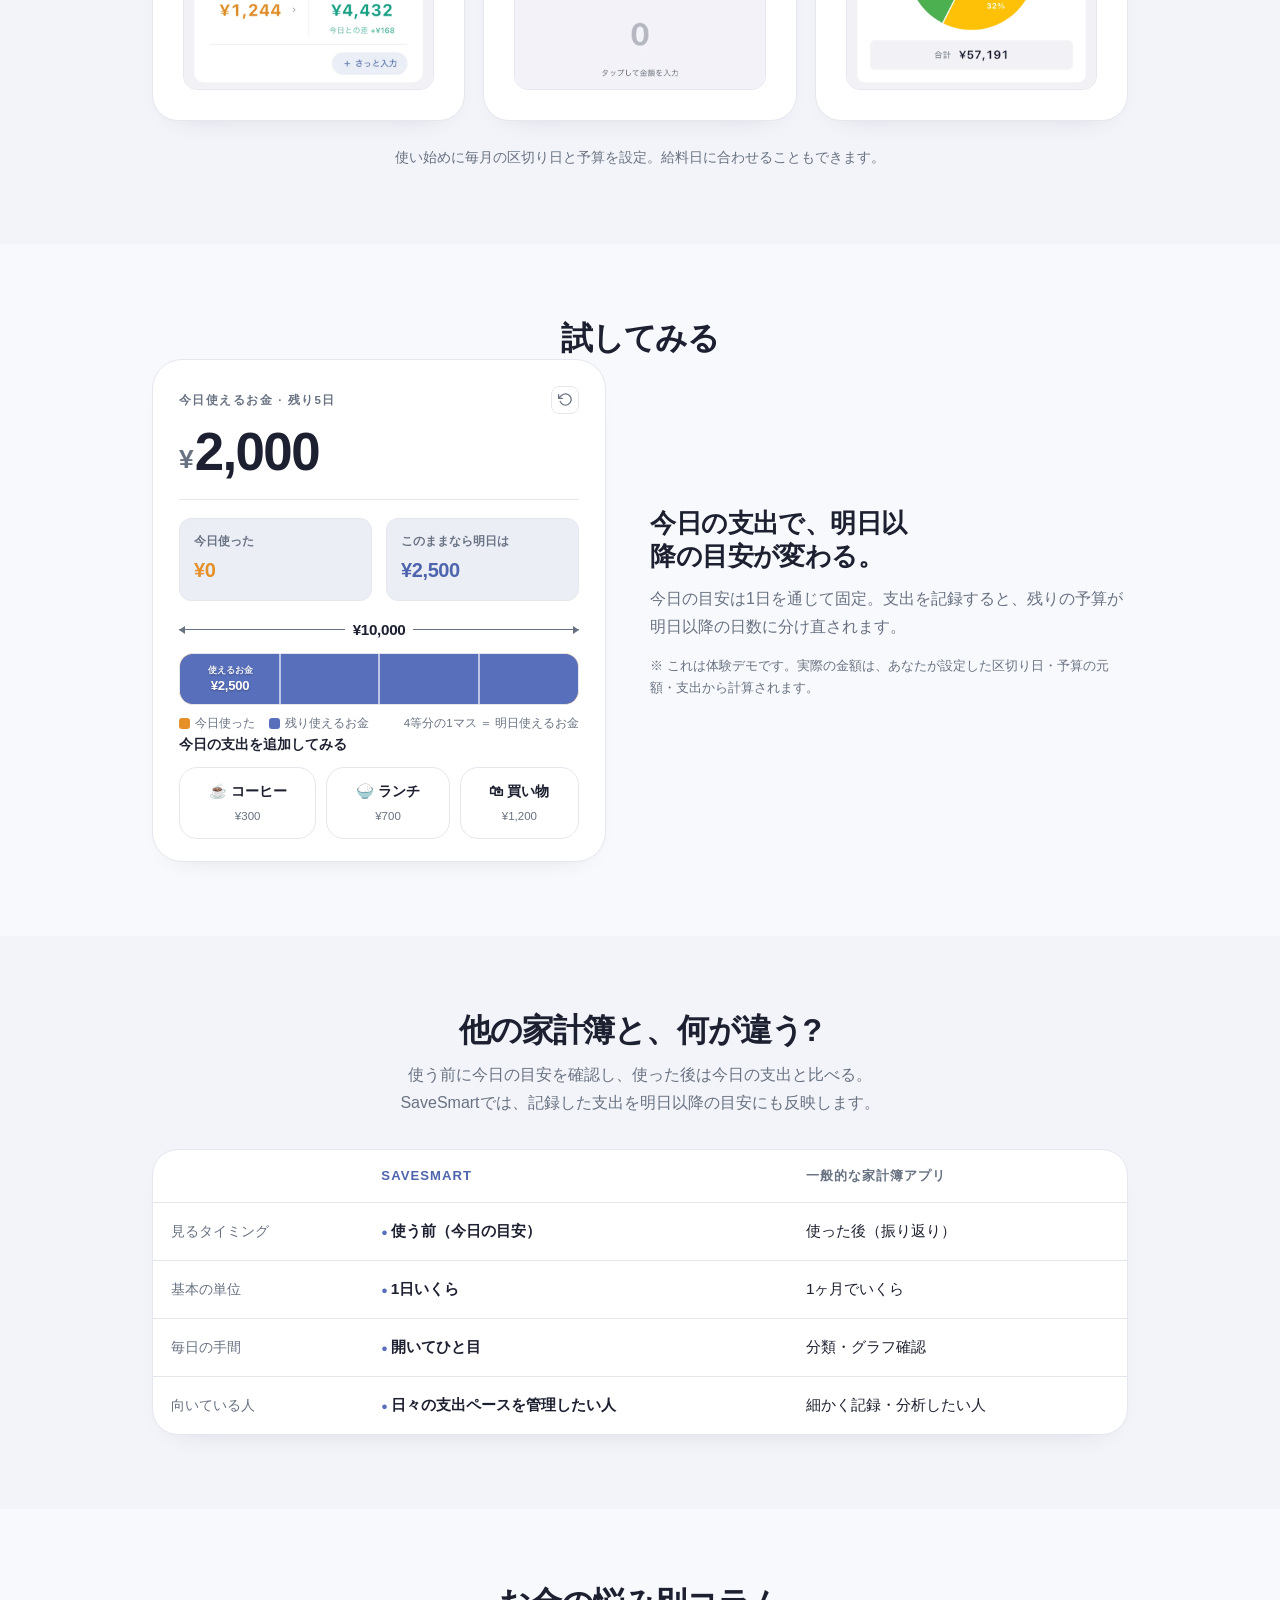
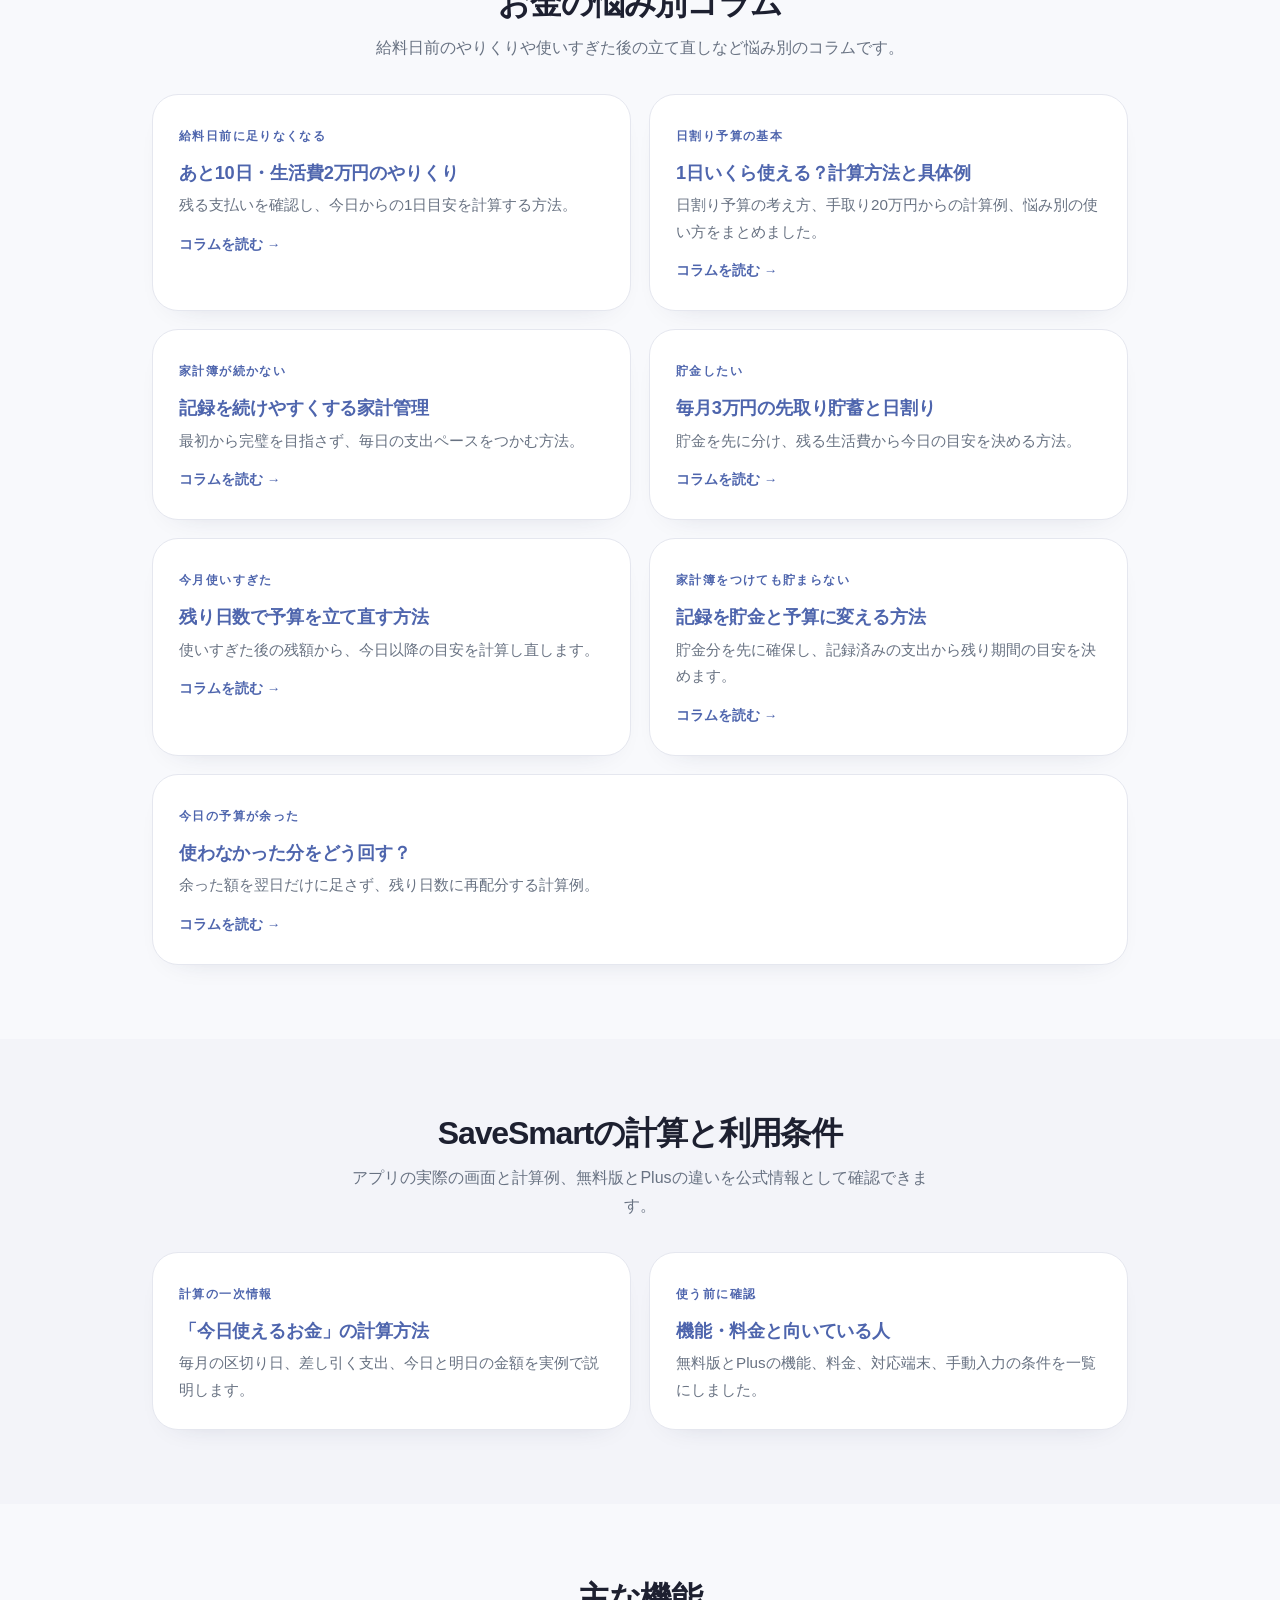
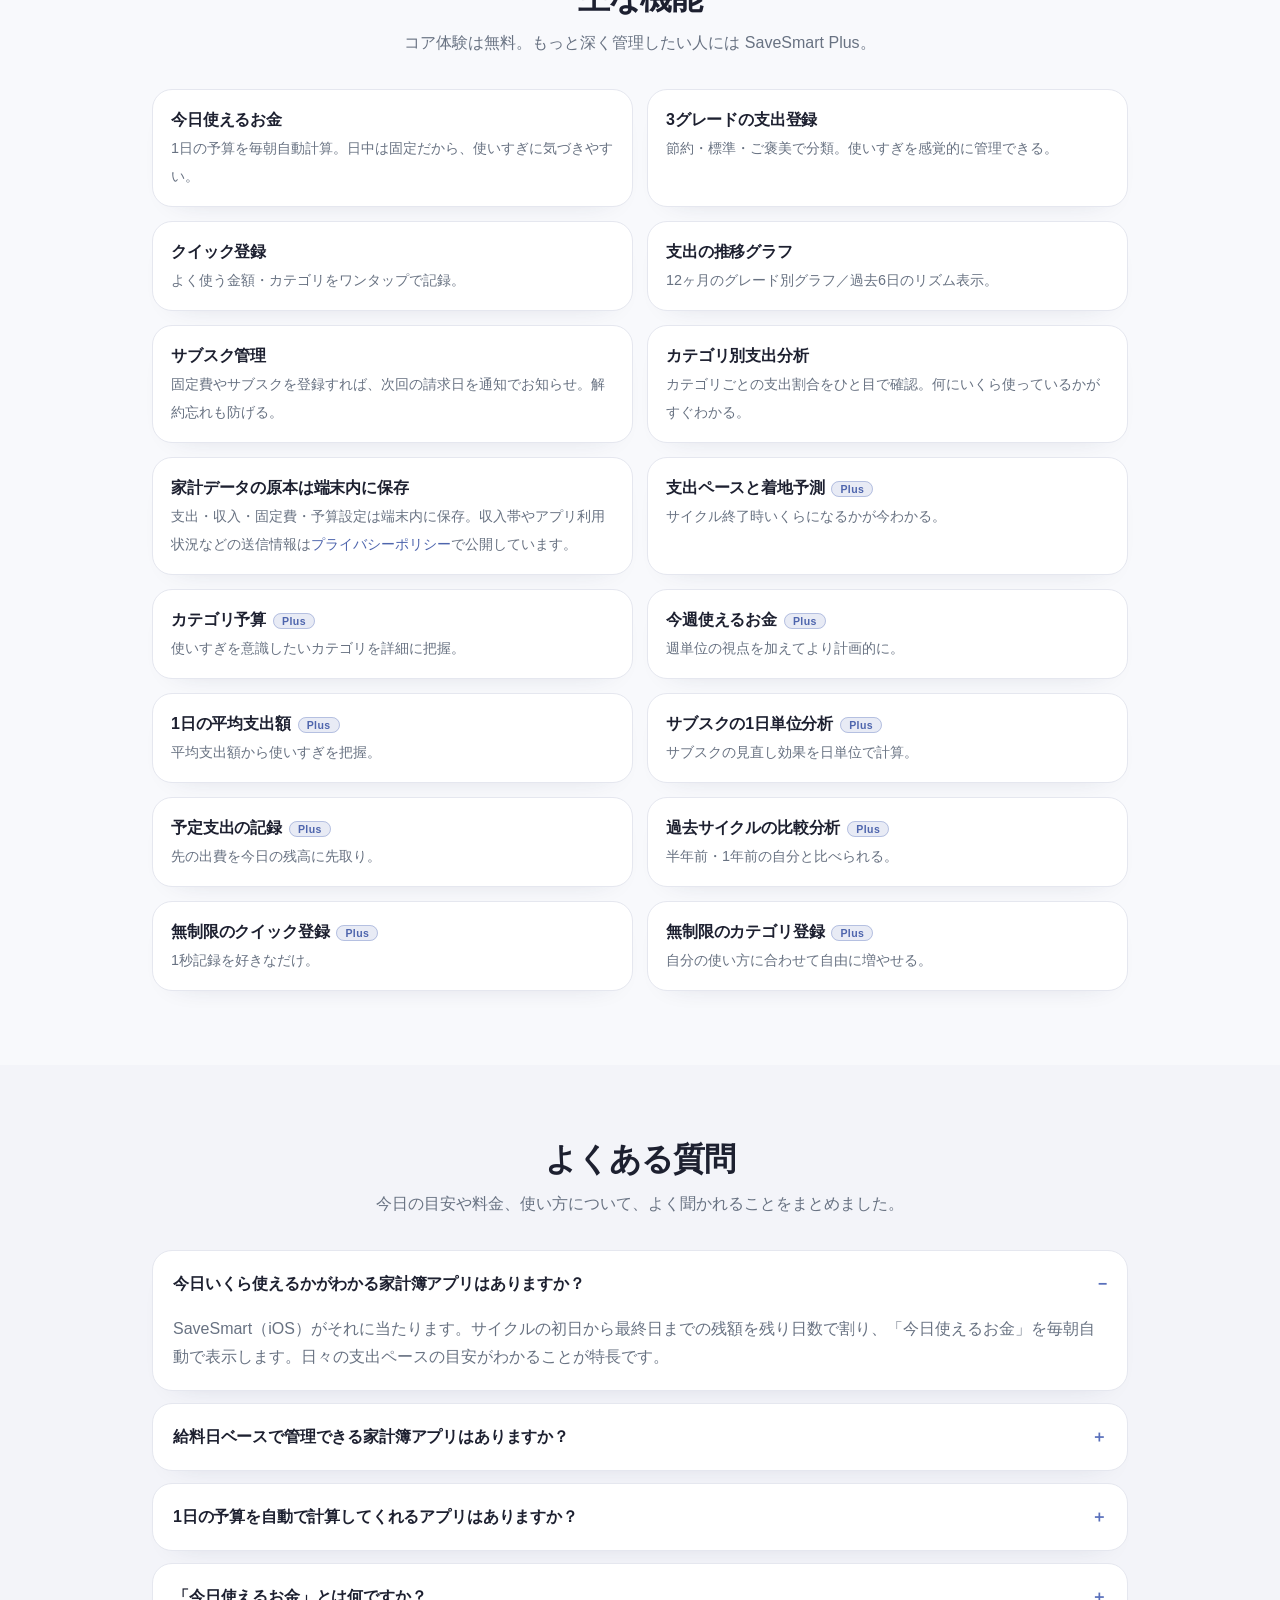
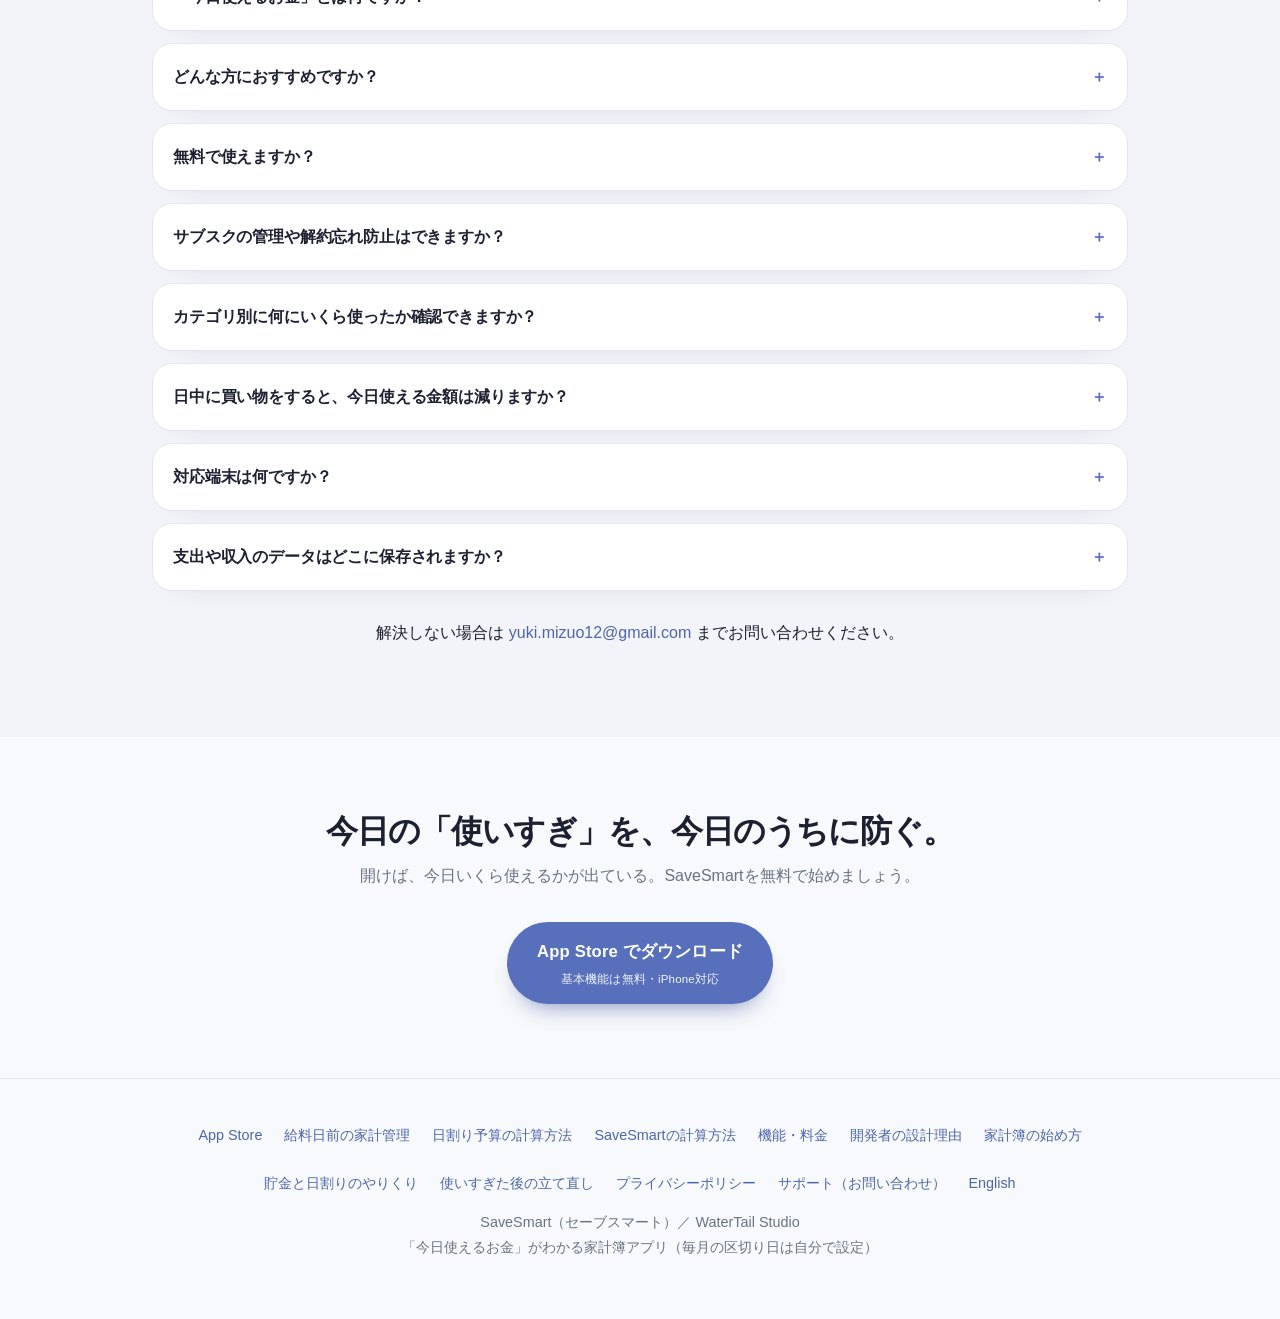
==== commit 044af587: "Add app screenshots to feature cards, label guides as columns, fix Plus badge contrast Co-Authored-B" ====
--- a/index.html
+++ b/index.html
@@ -186,6 +186,10 @@
   .card .k{font-size:.72rem;font-weight:800;letter-spacing:.12em;color:var(--accent-deep);text-transform:uppercase}
   .card h3{margin:12px 0 8px;font-size:1.14rem;letter-spacing:-.01em}
   .card p{margin:0;color:var(--muted);font-size:.95rem}
+  .card.has-shot{display:flex;flex-direction:column}
+  .card .read-more{display:inline-block;margin-top:14px;font-size:.85rem;font-weight:700;color:var(--accent-deep)}
+  .card .feature-shot{margin:auto 0 0;padding-top:20px}
+  .card .feature-shot img{display:block;width:100%;height:auto;border-radius:14px;border:1px solid var(--border)}
   .card .formula{font-family:ui-monospace,SFMono-Regular,Menlo,monospace;font-size:.8rem;color:var(--accent-deep);
     background:var(--surface-2);border:1px solid var(--border);border-radius:8px;padding:2px 7px;display:inline-block;margin-top:2px}
 
@@ -206,8 +210,9 @@
   ul.feat li{background:var(--surface);border:1px solid var(--border);border-radius:14px;padding:16px 18px}
   ul.feat li b{display:block;font-size:1rem;letter-spacing:-.01em}
   ul.feat li span{color:var(--muted);font-size:.9rem}
-  .plus-badge{font-size:.66rem;font-weight:800;letter-spacing:.04em;color:#fff;background:var(--accent);
-    padding:2px 8px;border-radius:999px;margin-left:7px;vertical-align:middle}
+  ul.feat li .plus-badge{font-size:.66rem;font-weight:800;letter-spacing:.04em;color:var(--accent-deep);
+    background:color-mix(in srgb,var(--accent) 14%,var(--surface));border:1px solid color-mix(in srgb,var(--accent) 35%,transparent);
+    padding:1px 8px;border-radius:999px;margin-left:7px;vertical-align:middle}
 
   /* ---- faq ---- */
   details{border:1px solid var(--border);border-radius:14px;padding:2px 20px;margin-bottom:12px;background:var(--surface)}
@@ -328,23 +333,26 @@
     <h2 class="title">ひらいて、記録して、振り返る。</h2>
     <p class="subtitle">毎日表示される「今日使えるお金」があなたの家計管理をサポートします。</p>
     <div class="grid">
-      <div class="card">
+      <div class="card has-shot">
         <span class="feature-glyph" aria-hidden="true">¥</span>
         <div class="k">ホーム</div>
         <h3>今日使えるお金がひと目で</h3>
         <p>残り予算と残り日数から、朝の目安を表示。今日の支出と明日の見込みも、ひとつのカードで確認できます。</p>
+        <figure class="feature-shot"><img src="./assets/feature-home-20261027.webp" width="720" height="707" alt="SaveSmartのホーム画面。今日使えるお金・今日の支出・明日使えるお金をひとつのカードに表示" loading="lazy" decoding="async"></figure>
       </div>
-      <div class="card">
+      <div class="card has-shot">
         <span class="feature-glyph" aria-hidden="true">＋</span>
         <div class="k">追加</div>
         <h3>使ったら、さっと記録</h3>
         <p>支出の追加はカテゴリと金額の入力で完了！よく使う支出はクイック登録に追加すればストレスなく記録ができます。</p>
+        <figure class="feature-shot"><img src="./assets/feature-add-20261027.webp" width="720" height="707" alt="SaveSmartの支出を記録する画面。カテゴリを選んで金額を入力" loading="lazy" decoding="async"></figure>
       </div>
-      <div class="card">
+      <div class="card has-shot">
         <span class="feature-glyph bars" aria-hidden="true">▂▅▇</span>
         <div class="k">分析</div>
         <h3>支出の内訳がわかる</h3>
         <p>カテゴリ別の割合や支出の流れを見て、どこにお金を使ったかを振り返れます。</p>
+        <figure class="feature-shot"><img src="./assets/feature-analysis-20261027.webp" width="720" height="707" alt="SaveSmartのカテゴリ別の支出割合。ドーナツグラフと今サイクルの支出合計" loading="lazy" decoding="async"></figure>
       </div>
     </div>
     <p class="setup-note">使い始めに毎月の区切り日と予算を設定。給料日に合わせることもできます。</p>
@@ -425,43 +433,50 @@
 
 <section id="use-cases">
   <div class="wrap">
-    <h2 class="title">悩み・使い方から選ぶ</h2>
-    <p class="subtitle">給料日前のやりくり、使いすぎた後の立て直し、貯金のための日割り予算、家計簿の記録の使い方を紹介します。</p>
+    <h2 class="title">お金の悩み別コラム</h2>
+    <p class="subtitle">給料日前のやりくりや使いすぎた後の立て直しなど悩み別のコラムです。</p>
     <div class="grid">
       <a class="card" href="./payday-budget">
         <span class="k">給料日前に足りなくなる</span>
         <h3>あと10日・生活費2万円のやりくり</h3>
         <p>残る支払いを確認し、今日からの1日目安を計算する方法。</p>
+        <span class="read-more">コラムを読む →</span>
       </a>
       <a class="card" href="./daily-budget">
         <span class="k">日割り予算の基本</span>
         <h3>1日いくら使える？計算方法と具体例</h3>
         <p>日割り予算の考え方、手取り20万円からの計算例、悩み別の使い方をまとめました。</p>
+        <span class="read-more">コラムを読む →</span>
       </a>
       <a class="card" href="./start-budgeting">
         <span class="k">家計簿が続かない</span>
         <h3>記録を続けやすくする家計管理</h3>
         <p>最初から完璧を目指さず、毎日の支出ペースをつかむ方法。</p>
+        <span class="read-more">コラムを読む →</span>
       </a>
       <a class="card" href="./save-money-daily-budget">
         <span class="k">貯金したい</span>
         <h3>毎月3万円の先取り貯蓄と日割り</h3>
         <p>貯金を先に分け、残る生活費から今日の目安を決める方法。</p>
+        <span class="read-more">コラムを読む →</span>
       </a>
       <a class="card" href="./rebuild-budget-after-overspending">
         <span class="k">今月使いすぎた</span>
         <h3>残り日数で予算を立て直す方法</h3>
         <p>使いすぎた後の残額から、今日以降の目安を計算し直します。</p>
+        <span class="read-more">コラムを読む →</span>
       </a>
       <a class="card" href="./why-budgeting-does-not-build-savings">
         <span class="k">家計簿をつけても貯まらない</span>
         <h3>記録を貯金と予算に変える方法</h3>
         <p>貯金分を先に確保し、記録済みの支出から残り期間の目安を決めます。</p>
+        <span class="read-more">コラムを読む →</span>
       </a>
       <a class="card" href="./roll-over-daily-budget">
         <span class="k">今日の予算が余った</span>
         <h3>使わなかった分をどう回す？</h3>
         <p>余った額を翌日だけに足さず、残り日数に再配分する計算例。</p>
+        <span class="read-more">コラムを読む →</span>
       </a>
     </div>
   </div>
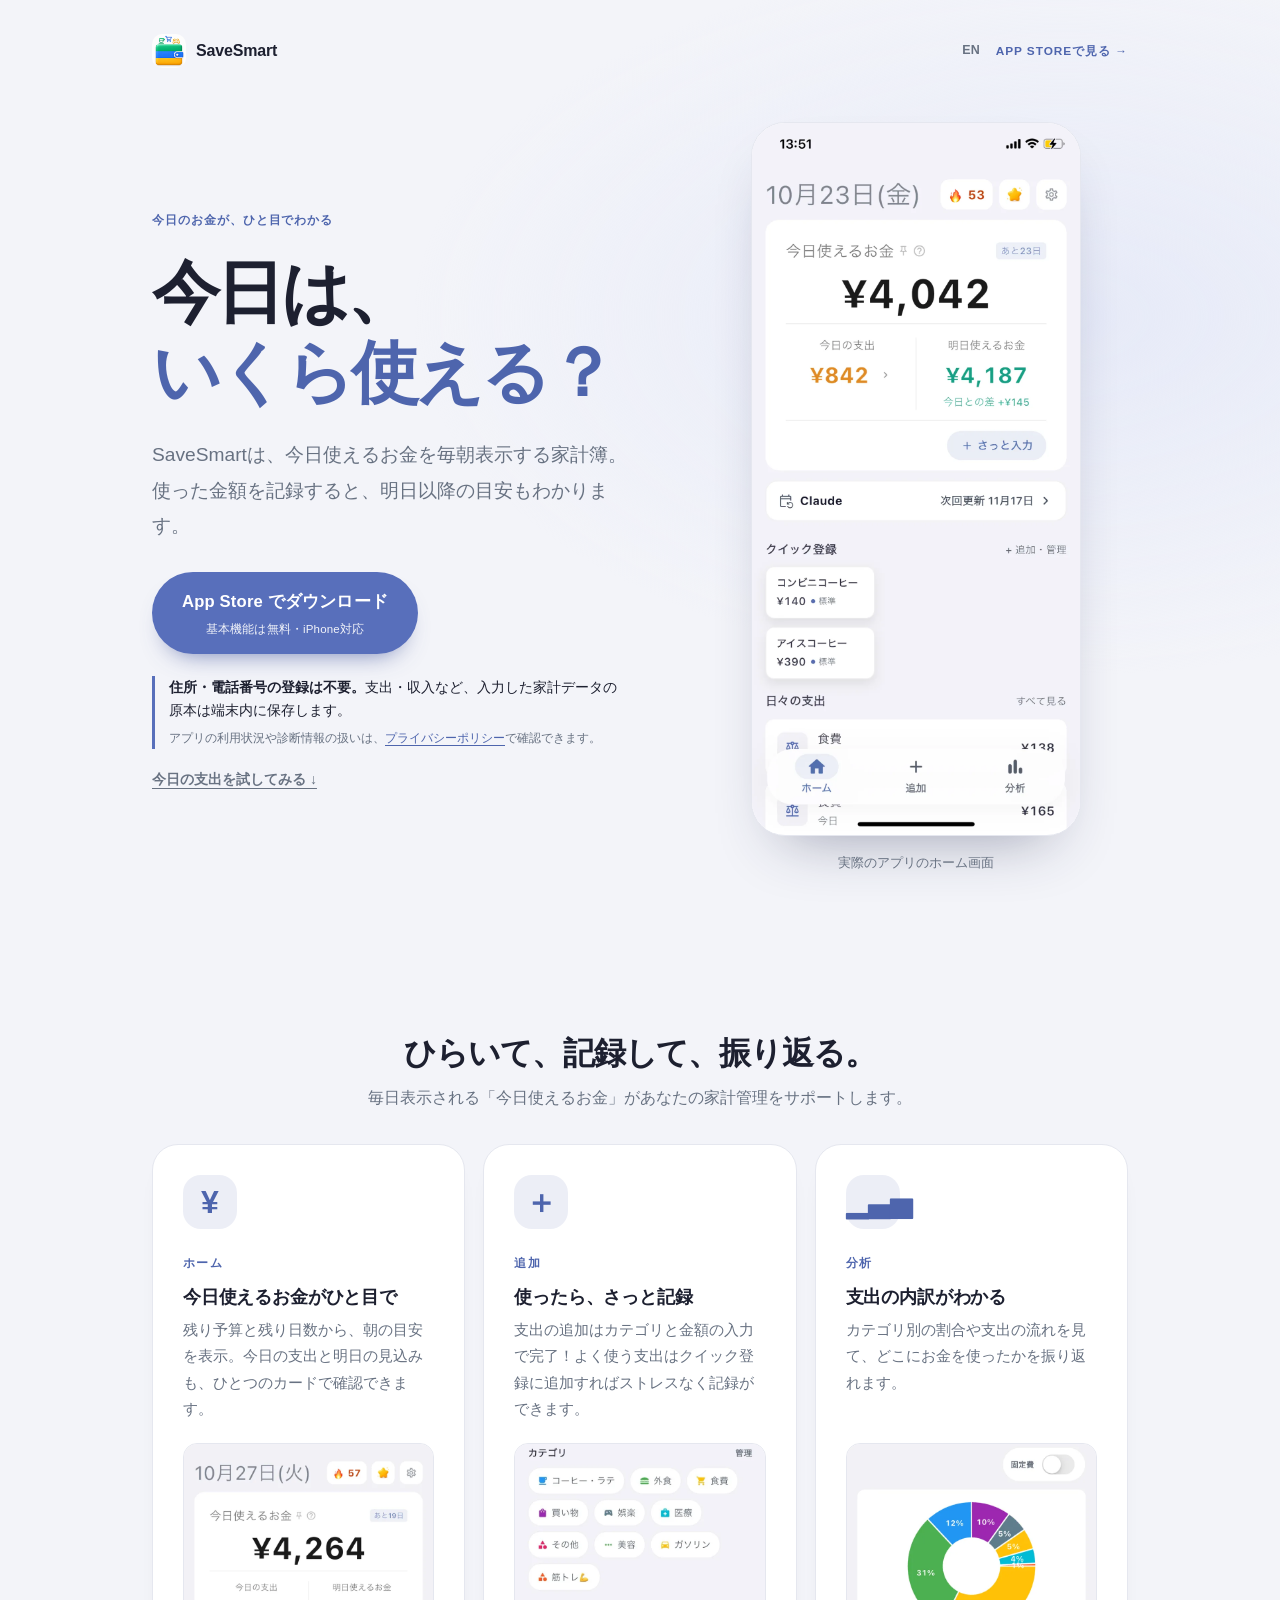
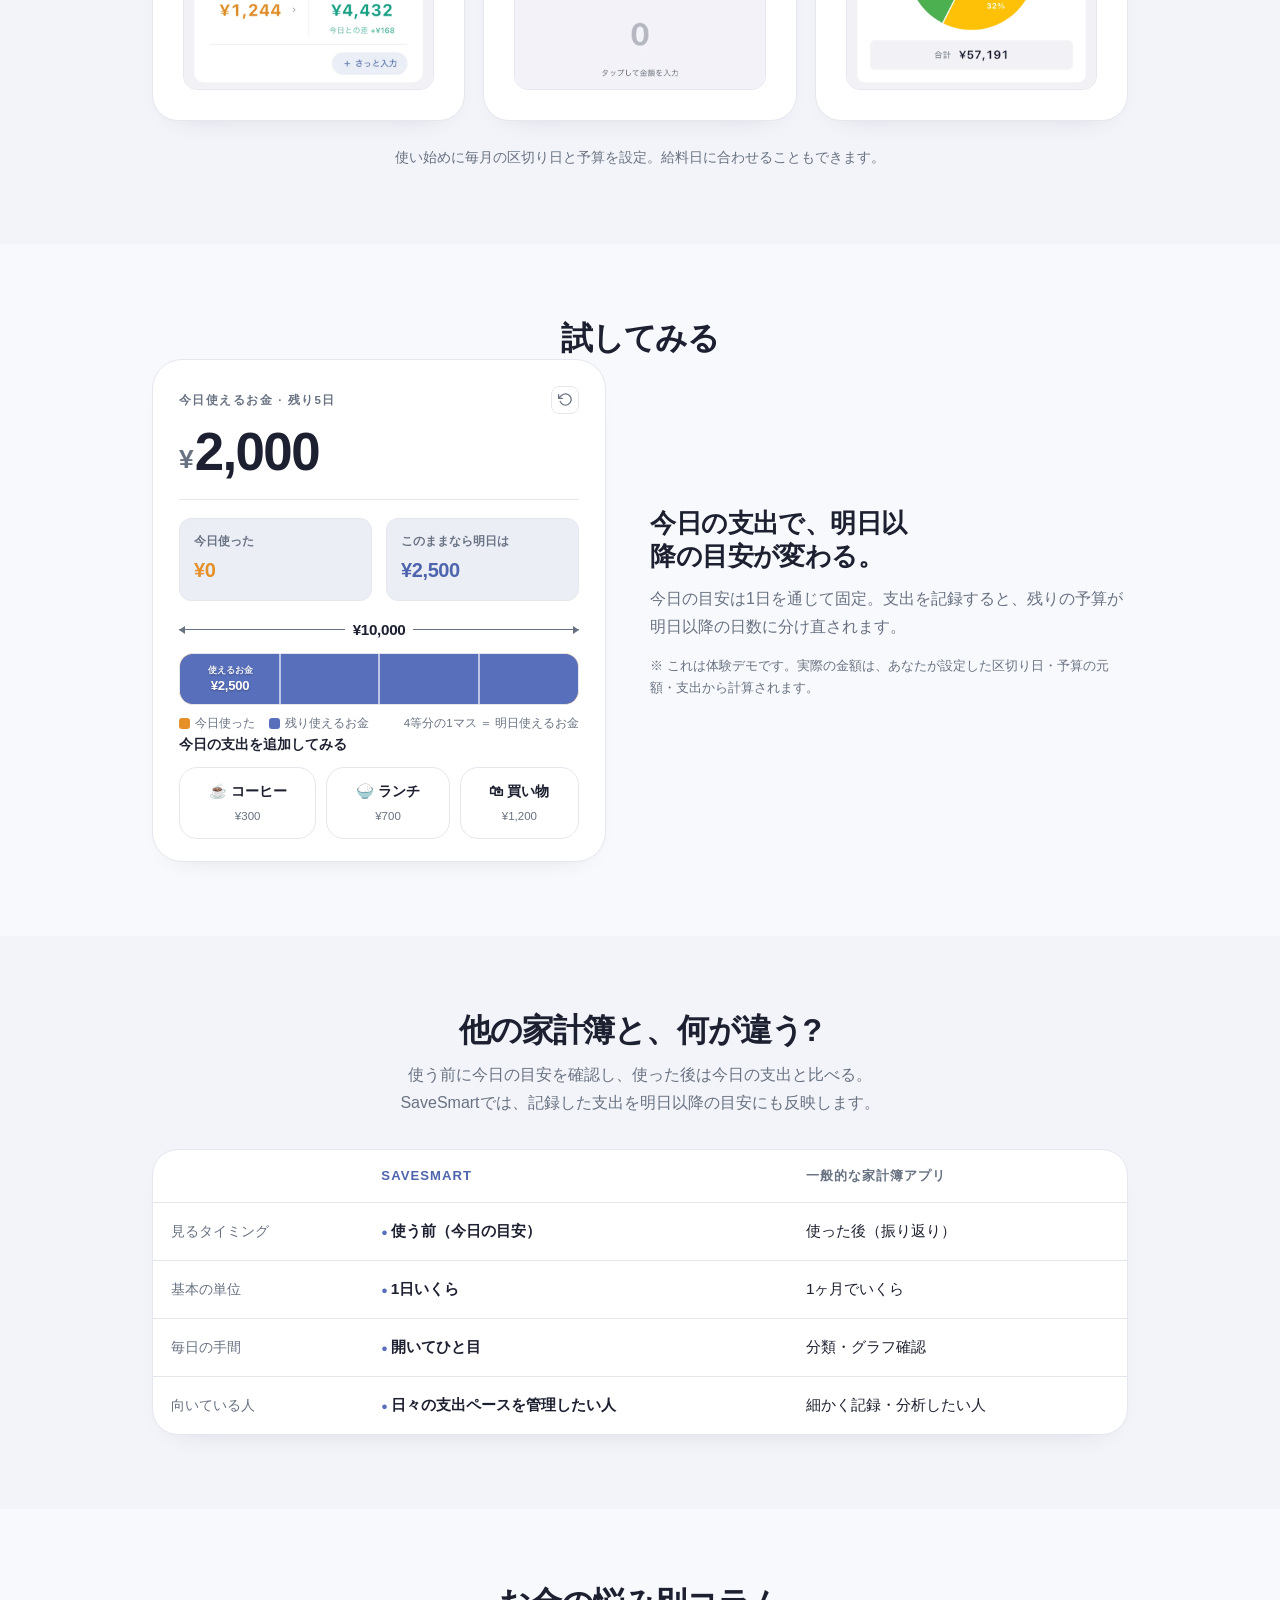
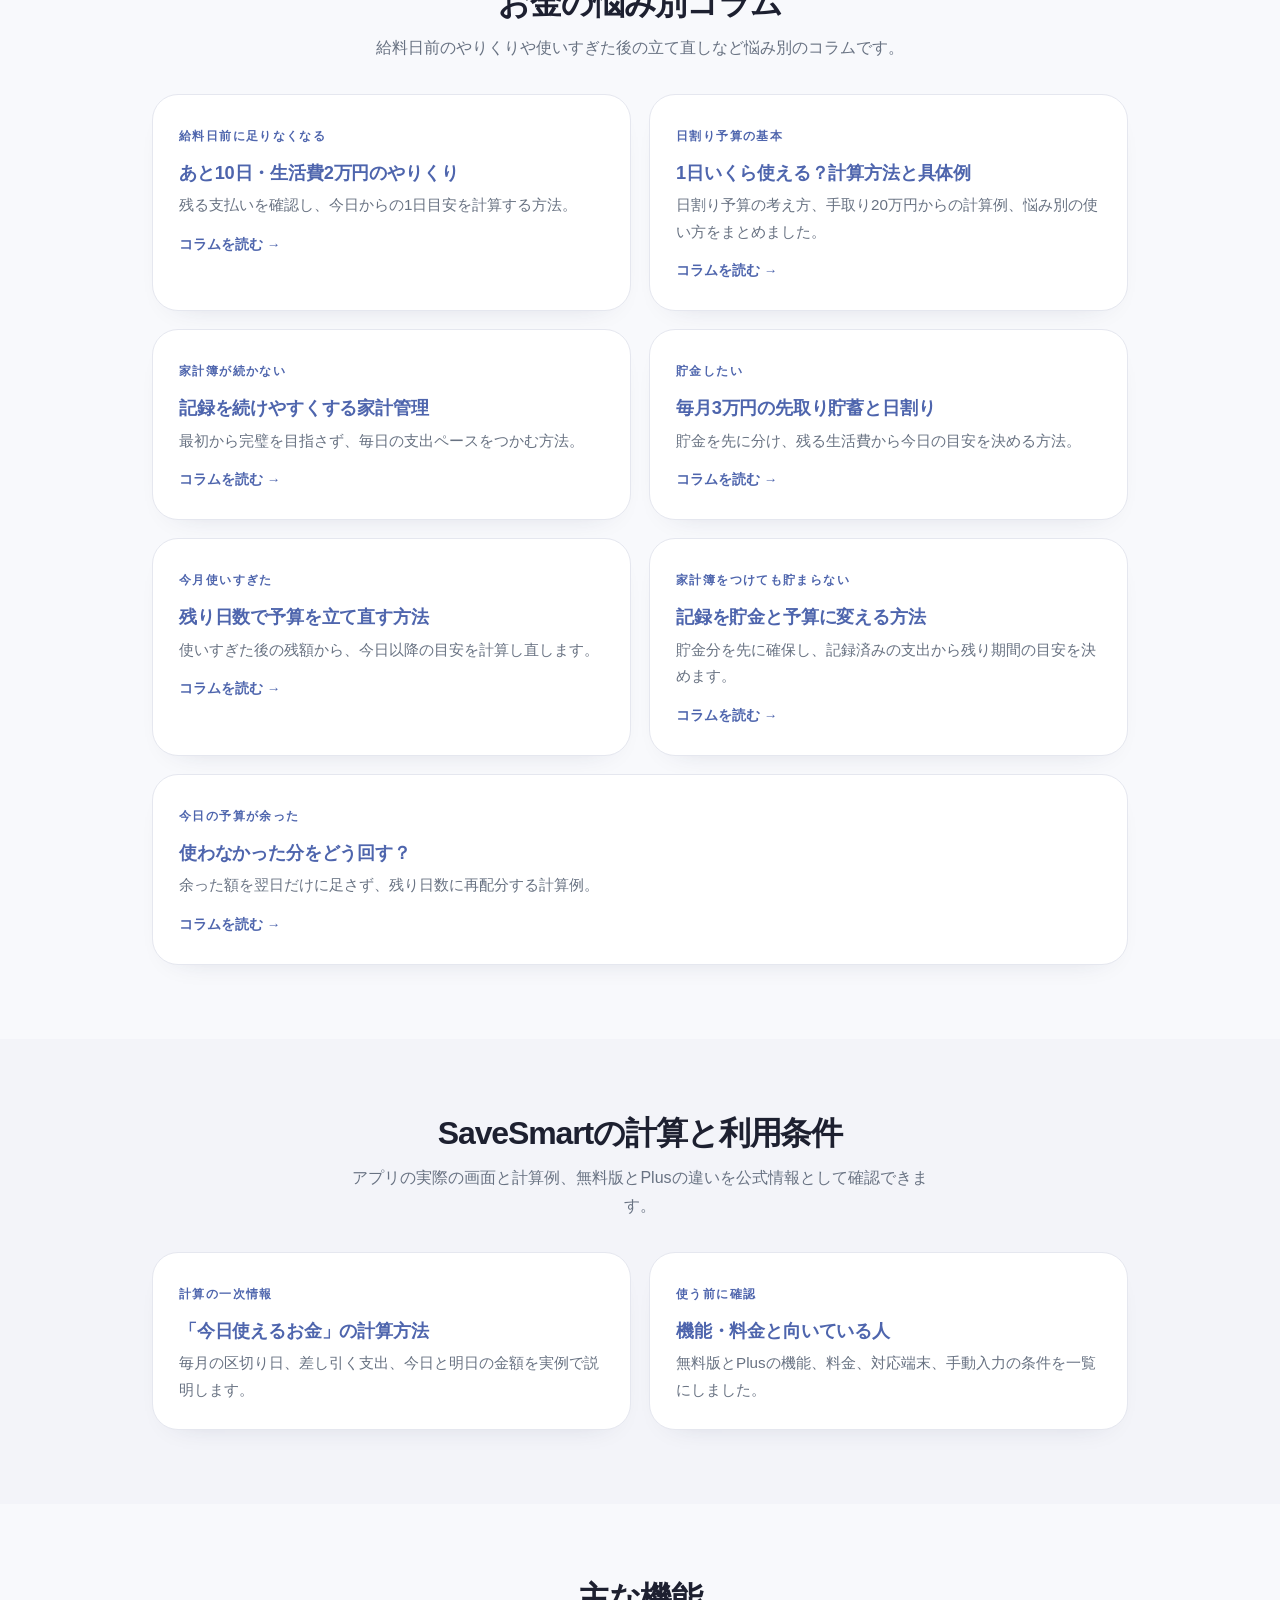
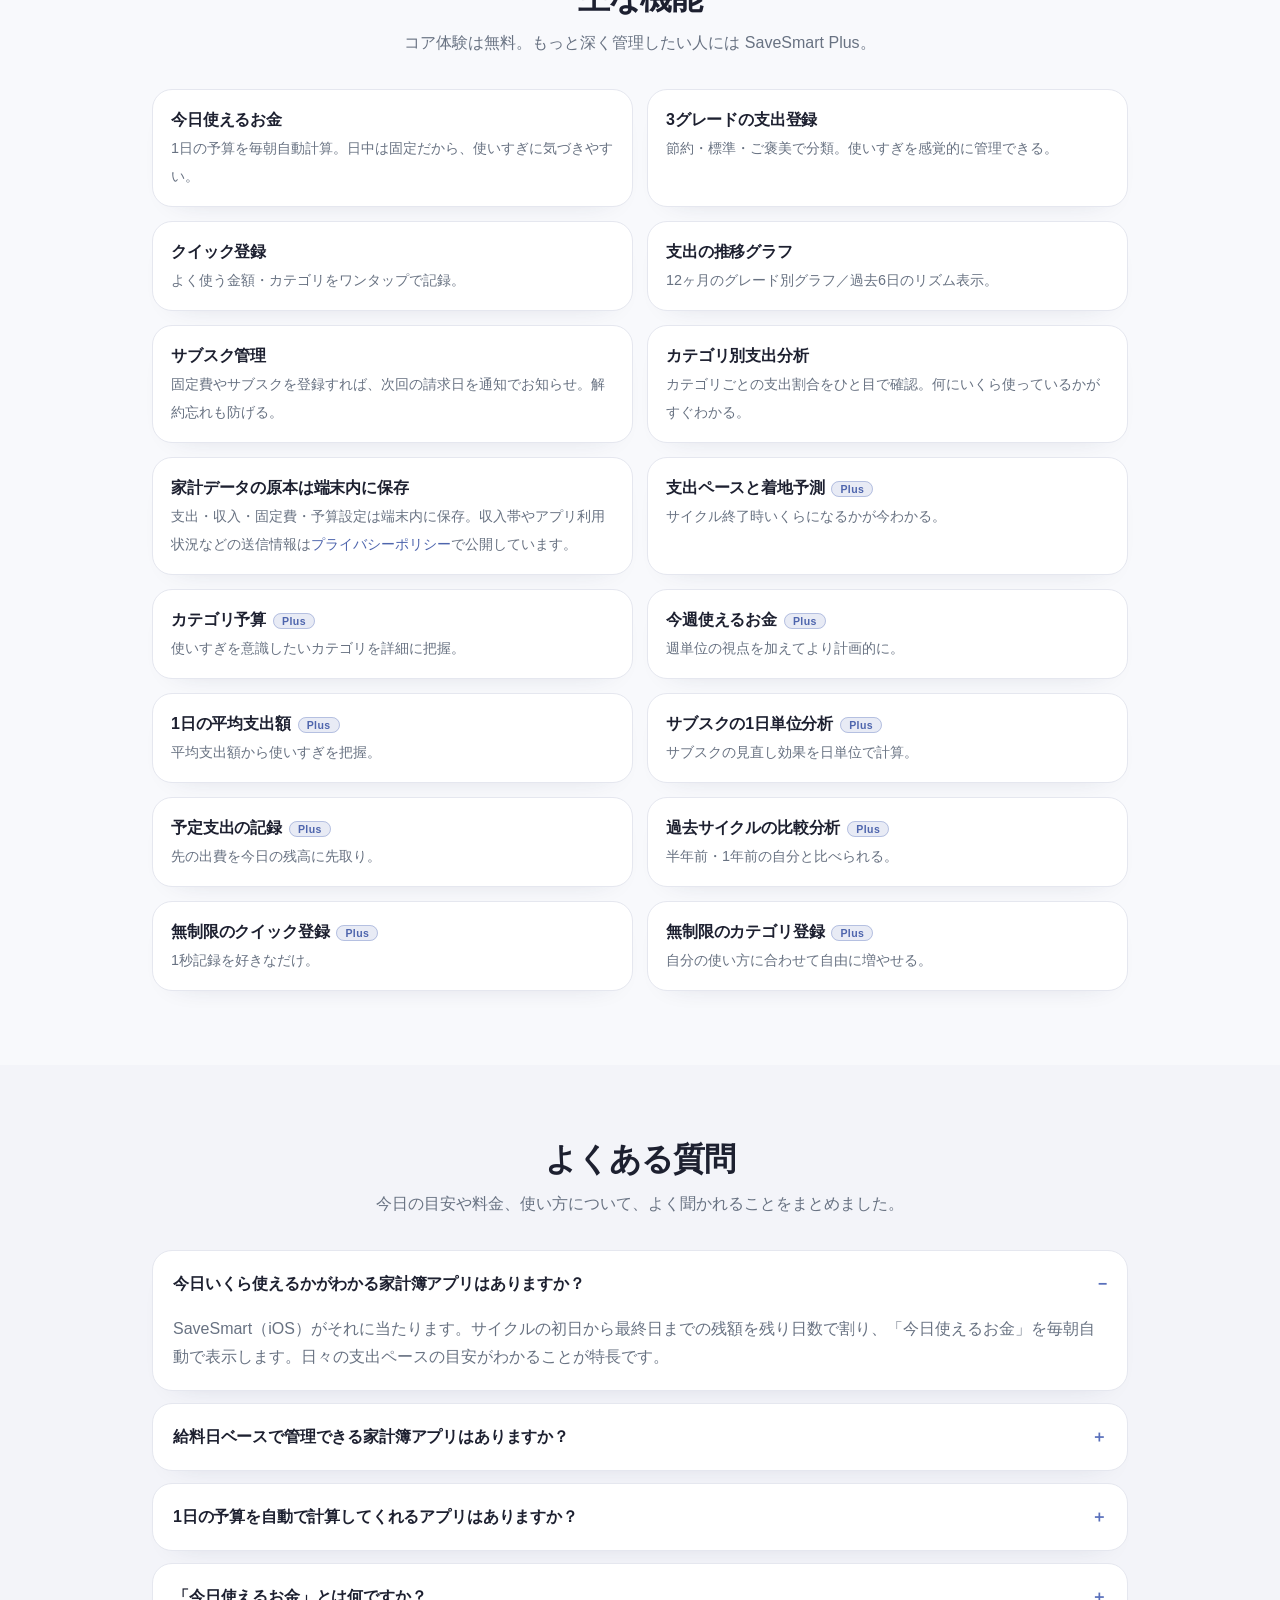
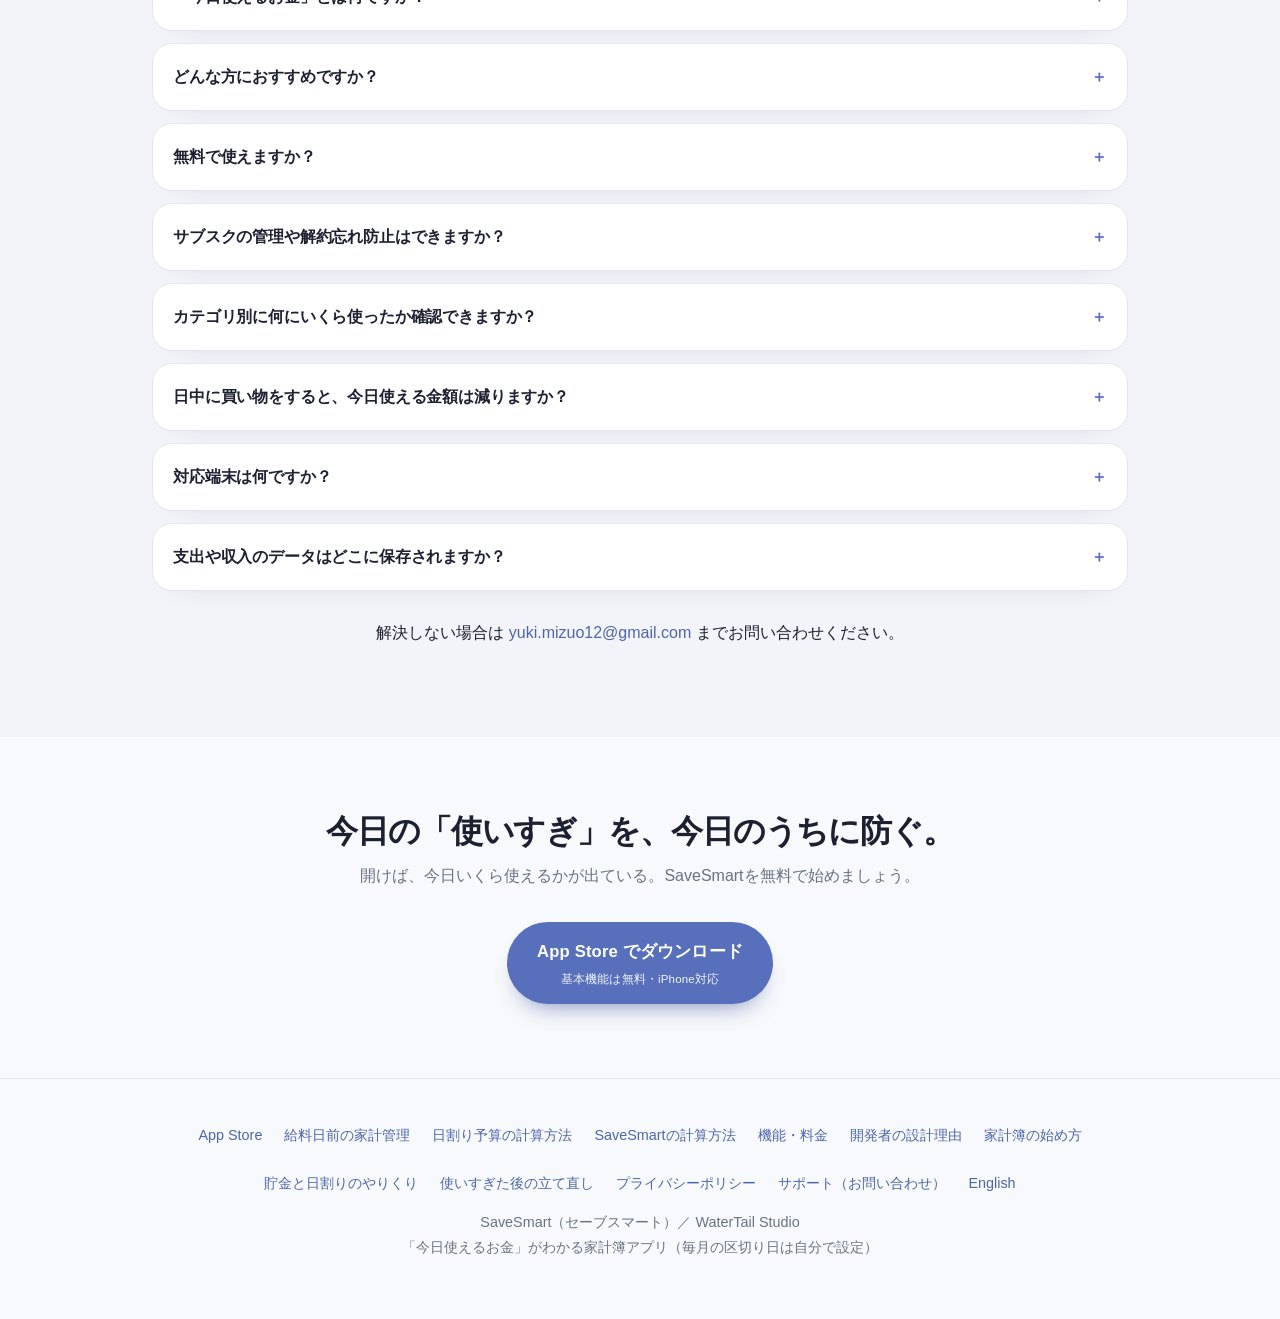
==== commit 8cf08b91: "Show accurate privacy reassurance near download buttons" ====
--- a/index.html
+++ b/index.html
@@ -317,6 +317,10 @@
         <h1>今日は、<br><span class="accent">いくら使える？</span></h1>
         <p class="lead">SaveSmartは、今日使えるお金を毎朝表示する家計簿。使った金額を記録すると、明日以降の目安もわかります。</p>
         <a class="btn" href="https://apps.apple.com/jp/app/savesmart-今日使えるお金の家計簿/id6759412545?ct=lp">App Store でダウンロード<small>基本機能は無料・iPhone対応</small></a>
+        <div class="hero-privacy">
+          <p><strong>住所・電話番号の登録は不要。</strong>支出・収入など、入力した家計データの原本は端末内に保存します。</p>
+          <p class="hero-privacy-detail">アプリの利用状況や診断情報の扱いは、<a href="./privacy">プライバシーポリシー</a>で確認できます。</p>
+        </div>
         <p class="hero-underlink"><a href="#try">今日の支出を試してみる ↓</a></p>
       </div>
 
--- a/assets/app-theme.css
+++ b/assets/app-theme.css
@@ -26,6 +26,11 @@
 .eyebrow { letter-spacing: .08em; }
 .btn { box-shadow: 0 14px 24px -15px rgba(74, 91, 159, .8); }
 .btn:hover { box-shadow: 0 18px 28px -15px rgba(74, 91, 159, .8); }
+.hero-privacy { max-width: 36em; margin-top: 22px; padding-left: 14px; border-left: 3px solid var(--accent); }
+.hero-privacy p { margin: 0; font-size: .88rem; line-height: 1.65; }
+.hero-privacy strong { color: var(--ink); }
+.hero-privacy .hero-privacy-detail { margin-top: 6px; color: var(--muted); font-size: .78rem; }
+.hero-privacy a { text-decoration: underline; text-underline-offset: 3px; }
 .hero-underlink { margin: 18px 0 0; font-size: .88rem; font-weight: 700; }
 .hero-underlink a { color: var(--muted); text-decoration: underline; text-underline-offset: 4px; }
 
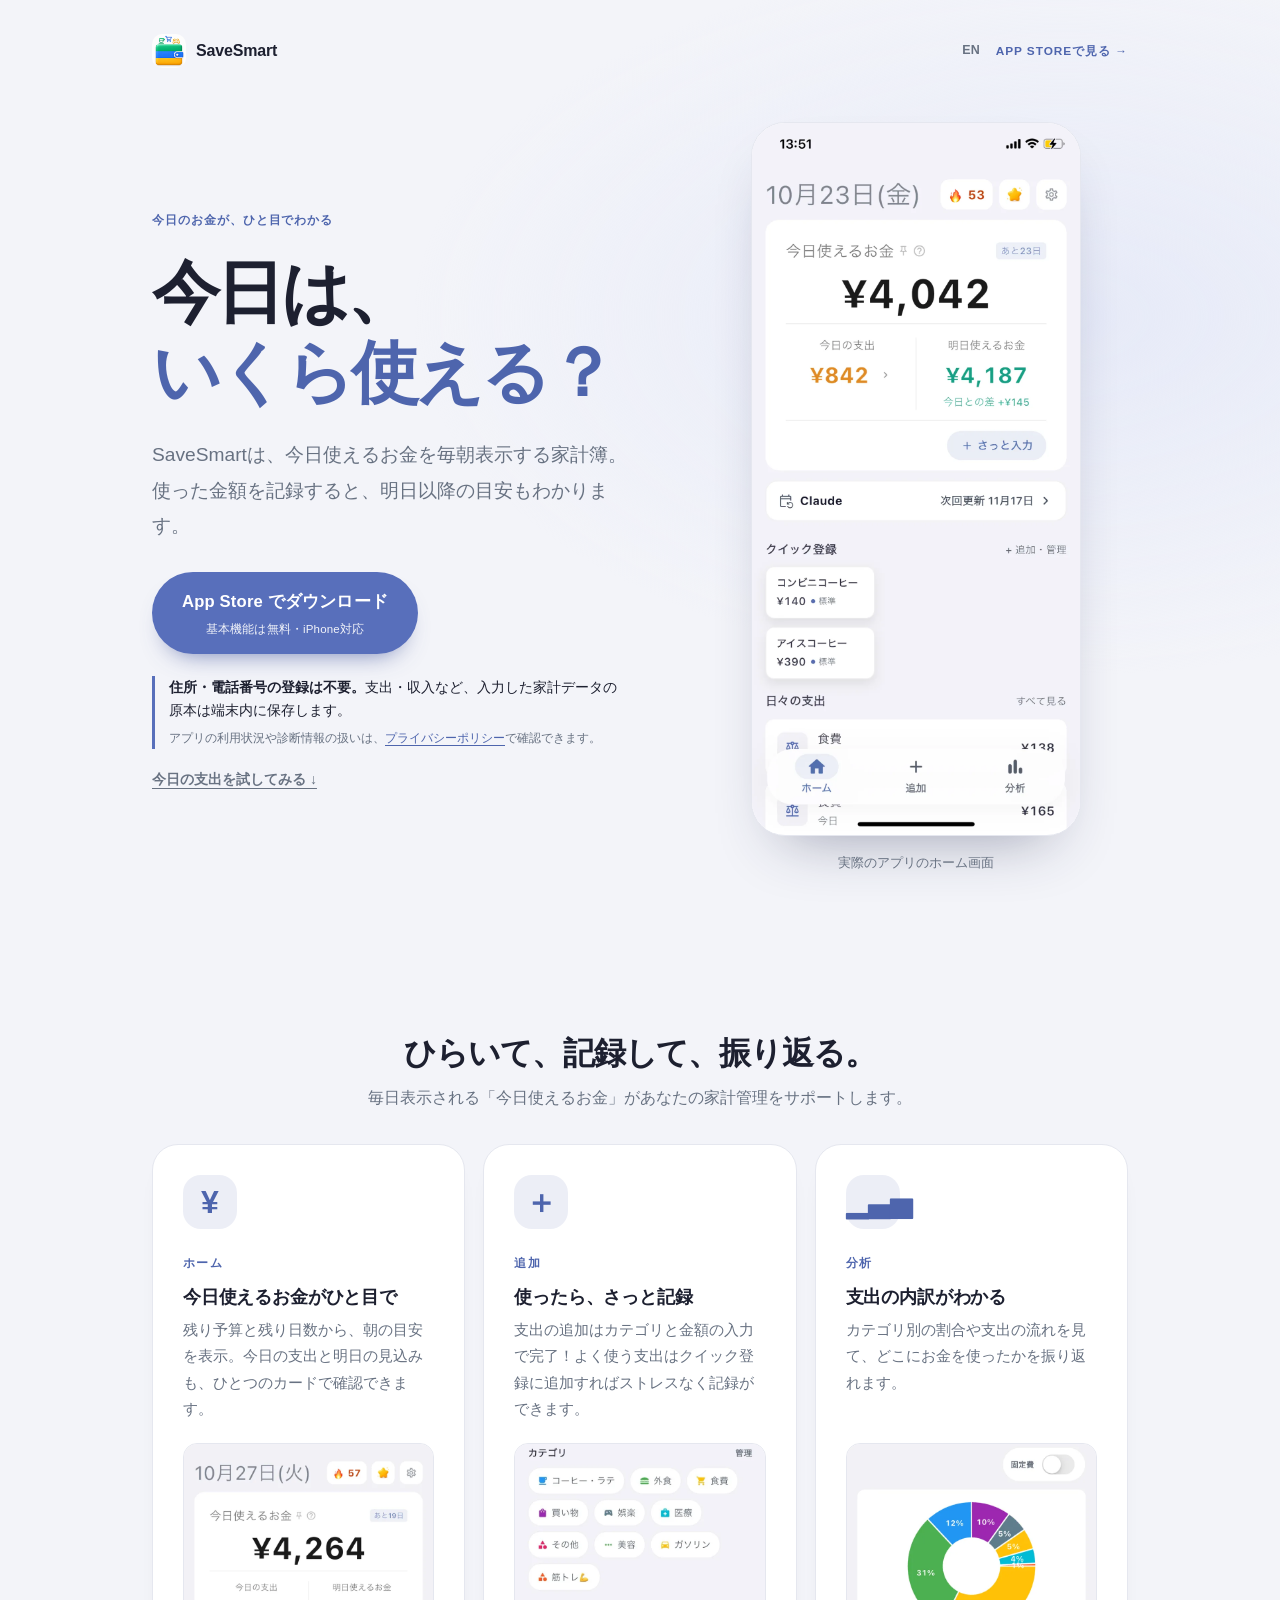
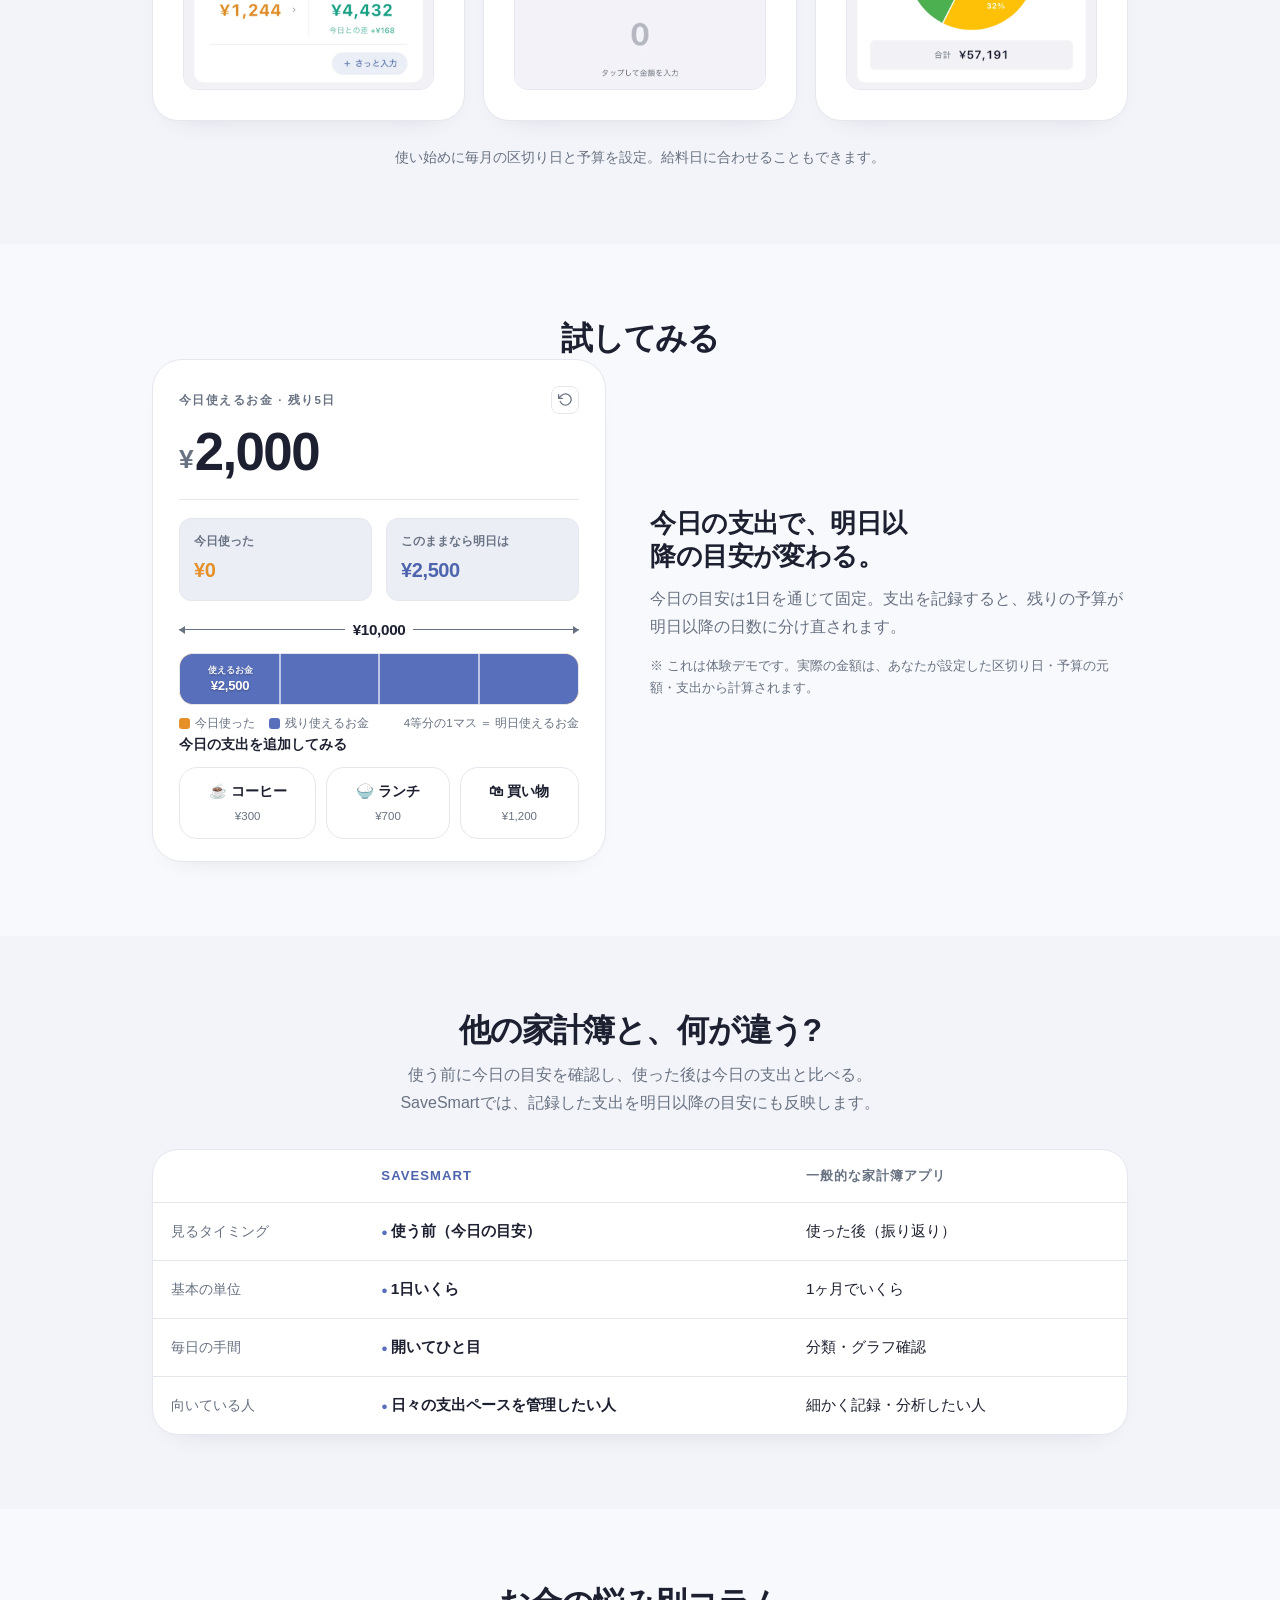
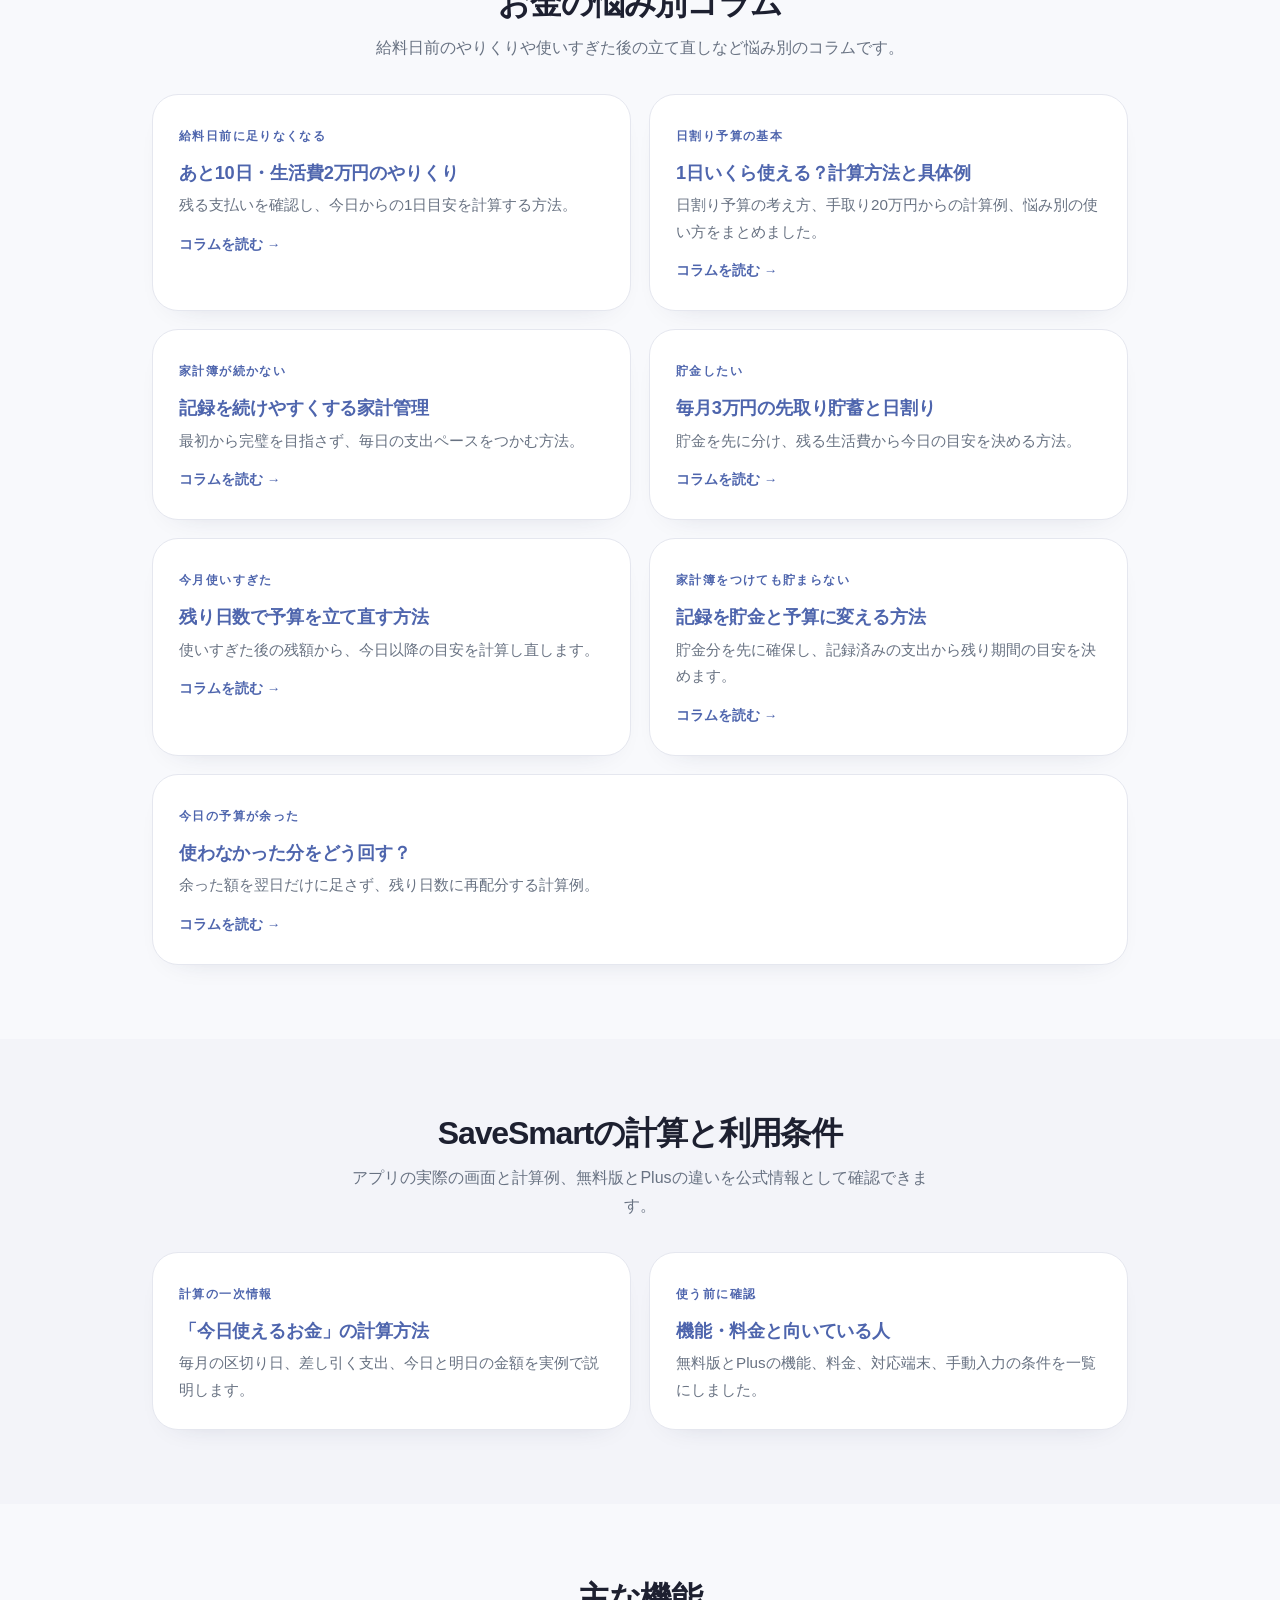
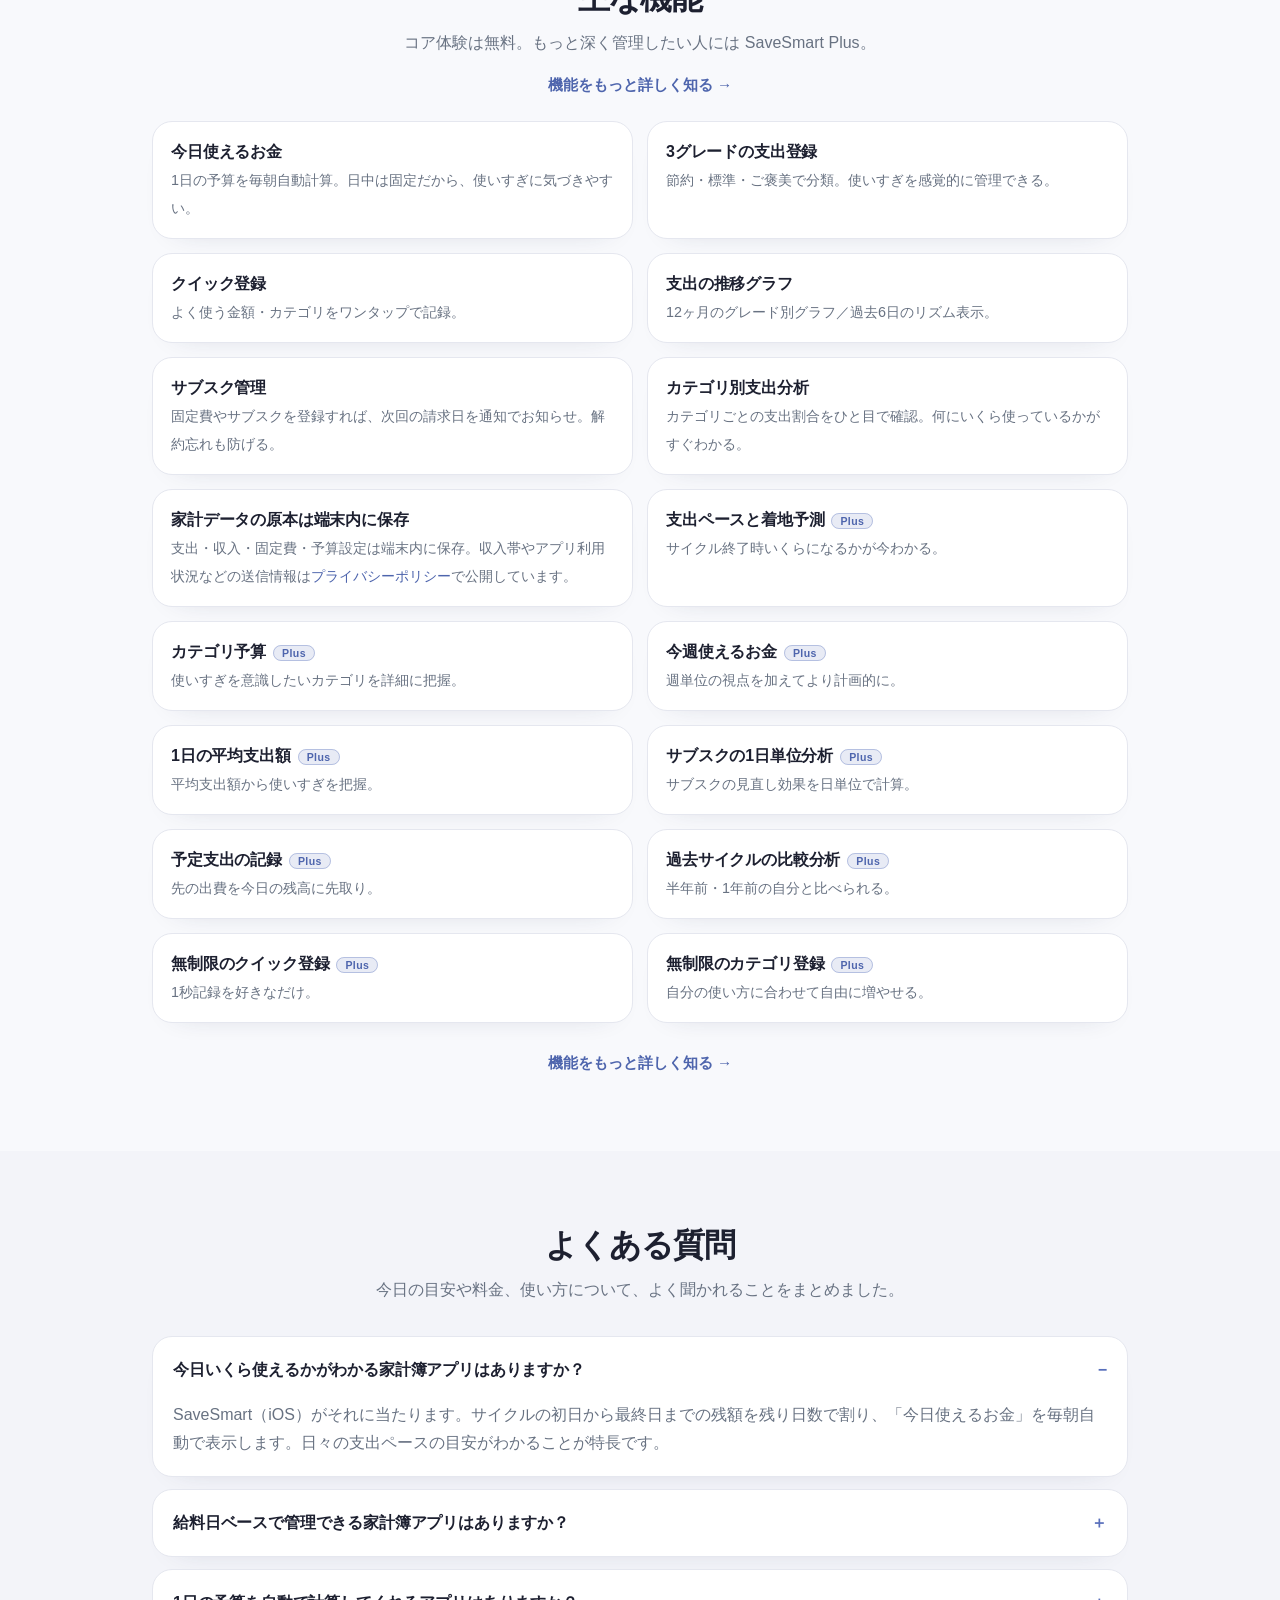
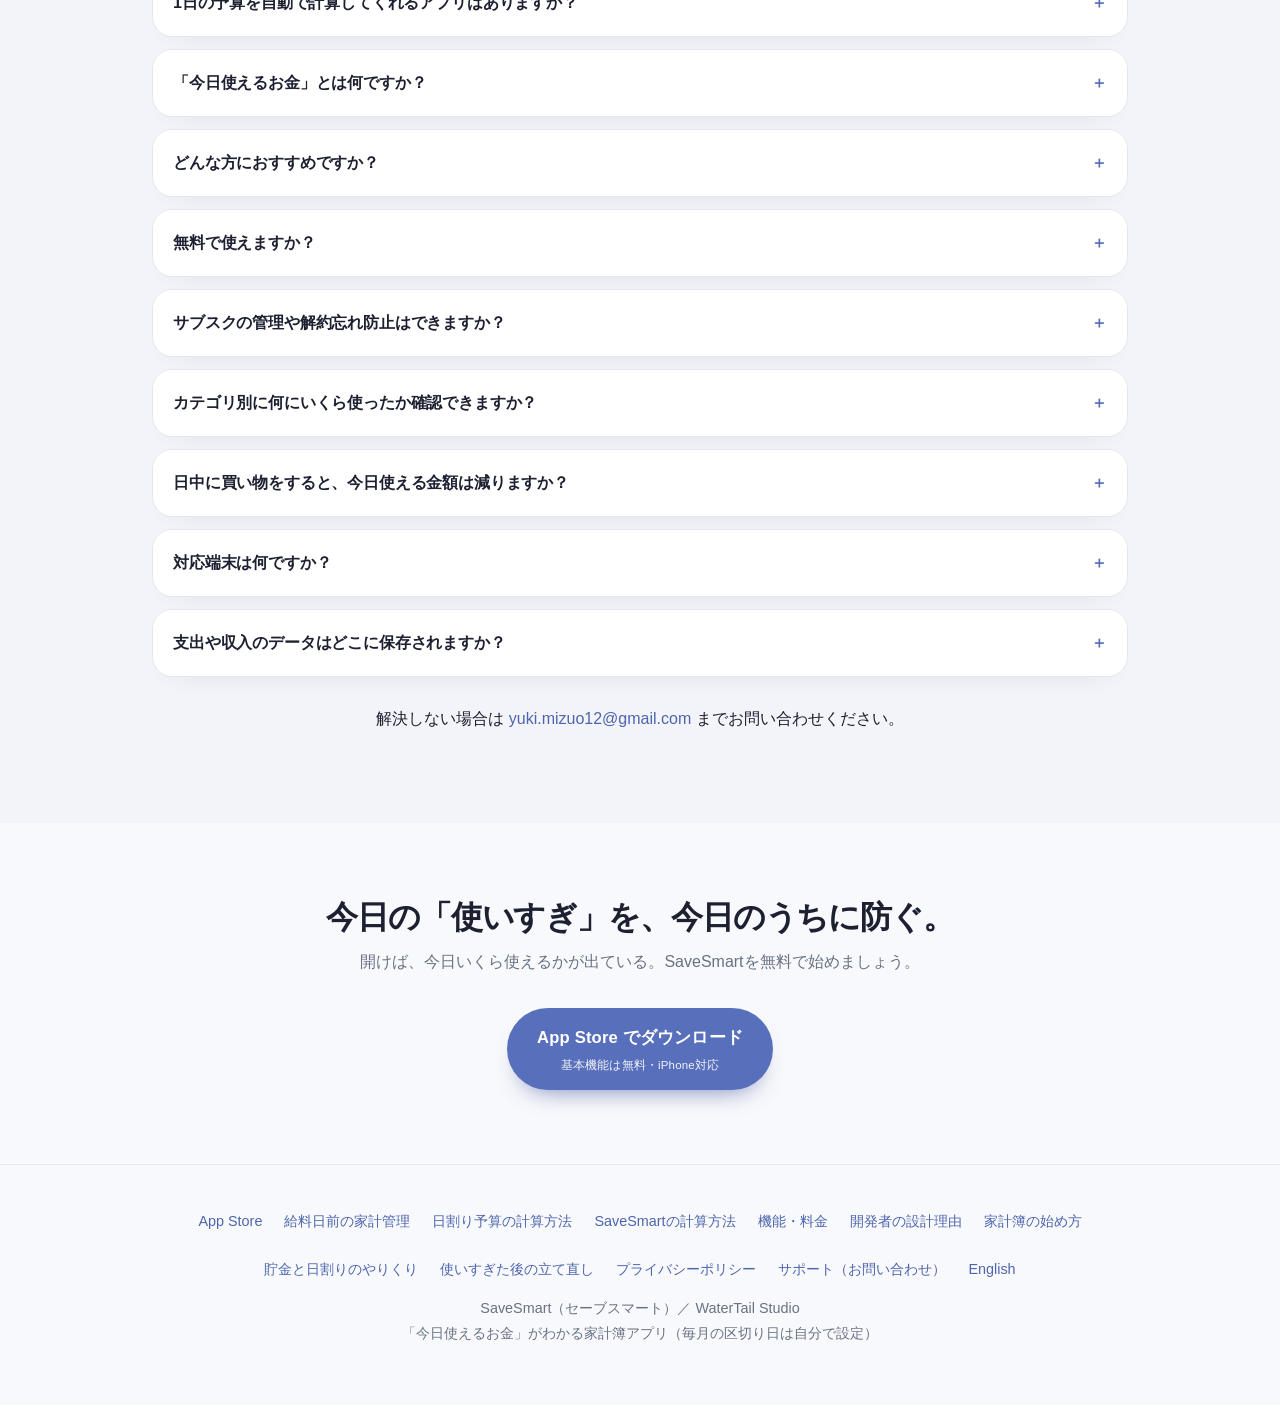
==== commit a3a1cf69: "Add feature details links to homepage" ====
--- a/index.html
+++ b/index.html
@@ -210,6 +210,9 @@
   ul.feat li{background:var(--surface);border:1px solid var(--border);border-radius:14px;padding:16px 18px}
   ul.feat li b{display:block;font-size:1rem;letter-spacing:-.01em}
   ul.feat li span{color:var(--muted);font-size:.9rem}
+  .feat-more{text-align:center;margin:26px 0 0}
+  .feat-more a{font-weight:700;font-size:.95rem}
+  .feat-more.top{margin:-18px 0 22px}
   ul.feat li .plus-badge{font-size:.66rem;font-weight:800;letter-spacing:.04em;color:var(--accent-deep);
     background:color-mix(in srgb,var(--accent) 14%,var(--surface));border:1px solid color-mix(in srgb,var(--accent) 35%,transparent);
     padding:1px 8px;border-radius:999px;margin-left:7px;vertical-align:middle}
@@ -509,6 +512,7 @@
   <div class="wrap">
     <h2 class="title">主な機能</h2>
     <p class="subtitle">コア体験は無料。もっと深く管理したい人には SaveSmart Plus。</p>
+    <p class="feat-more top"><a href="./features-pricing">機能をもっと詳しく知る →</a></p>
     <ul class="feat">
       <li><b>今日使えるお金</b><span>1日の予算を毎朝自動計算。日中は固定だから、使いすぎに気づきやすい。</span></li>
       <li><b>3グレードの支出登録</b><span>節約・標準・ご褒美で分類。使いすぎを感覚的に管理できる。</span></li>
@@ -527,6 +531,7 @@
       <li><b>無制限のクイック登録<span class="plus-badge">Plus</span></b><span>1秒記録を好きなだけ。</span></li>
       <li><b>無制限のカテゴリ登録<span class="plus-badge">Plus</span></b><span>自分の使い方に合わせて自由に増やせる。</span></li>
     </ul>
+    <p class="feat-more"><a href="./features-pricing">機能をもっと詳しく知る →</a></p>
   </div>
 </section>
 
